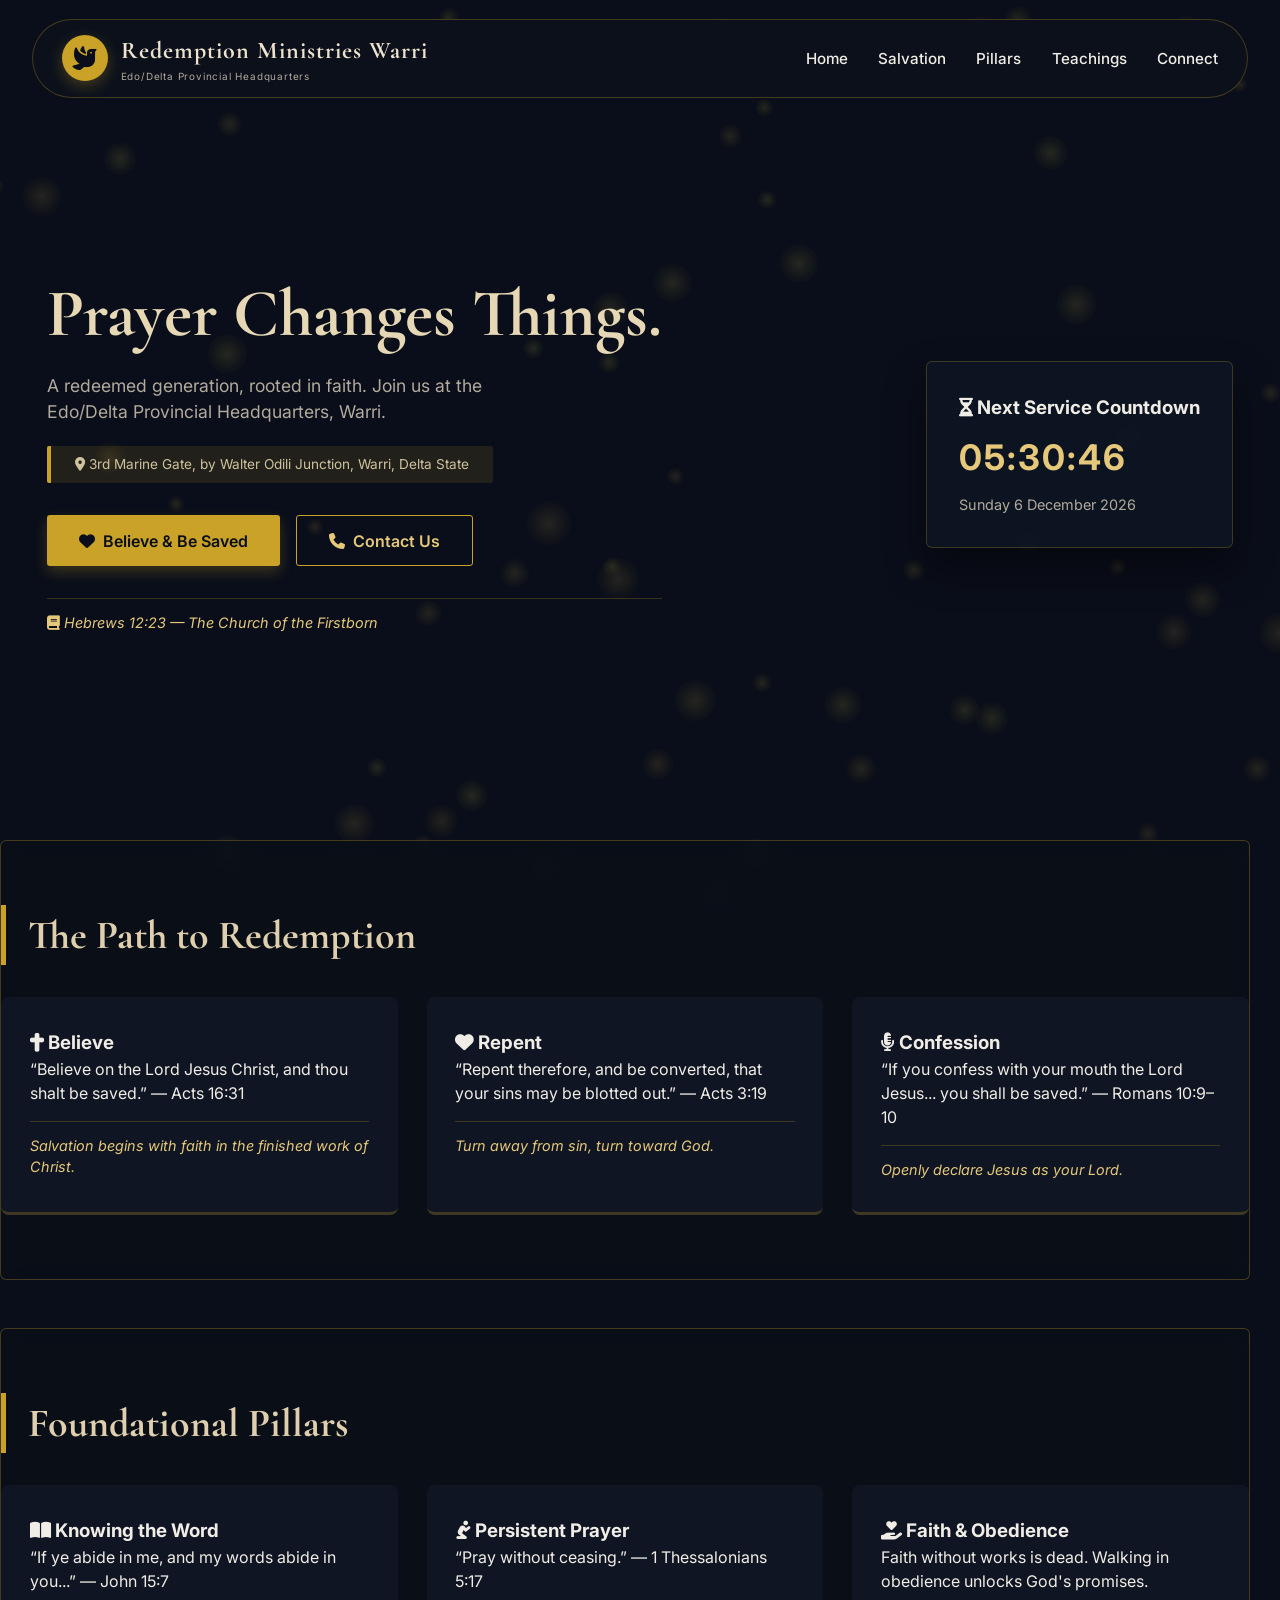
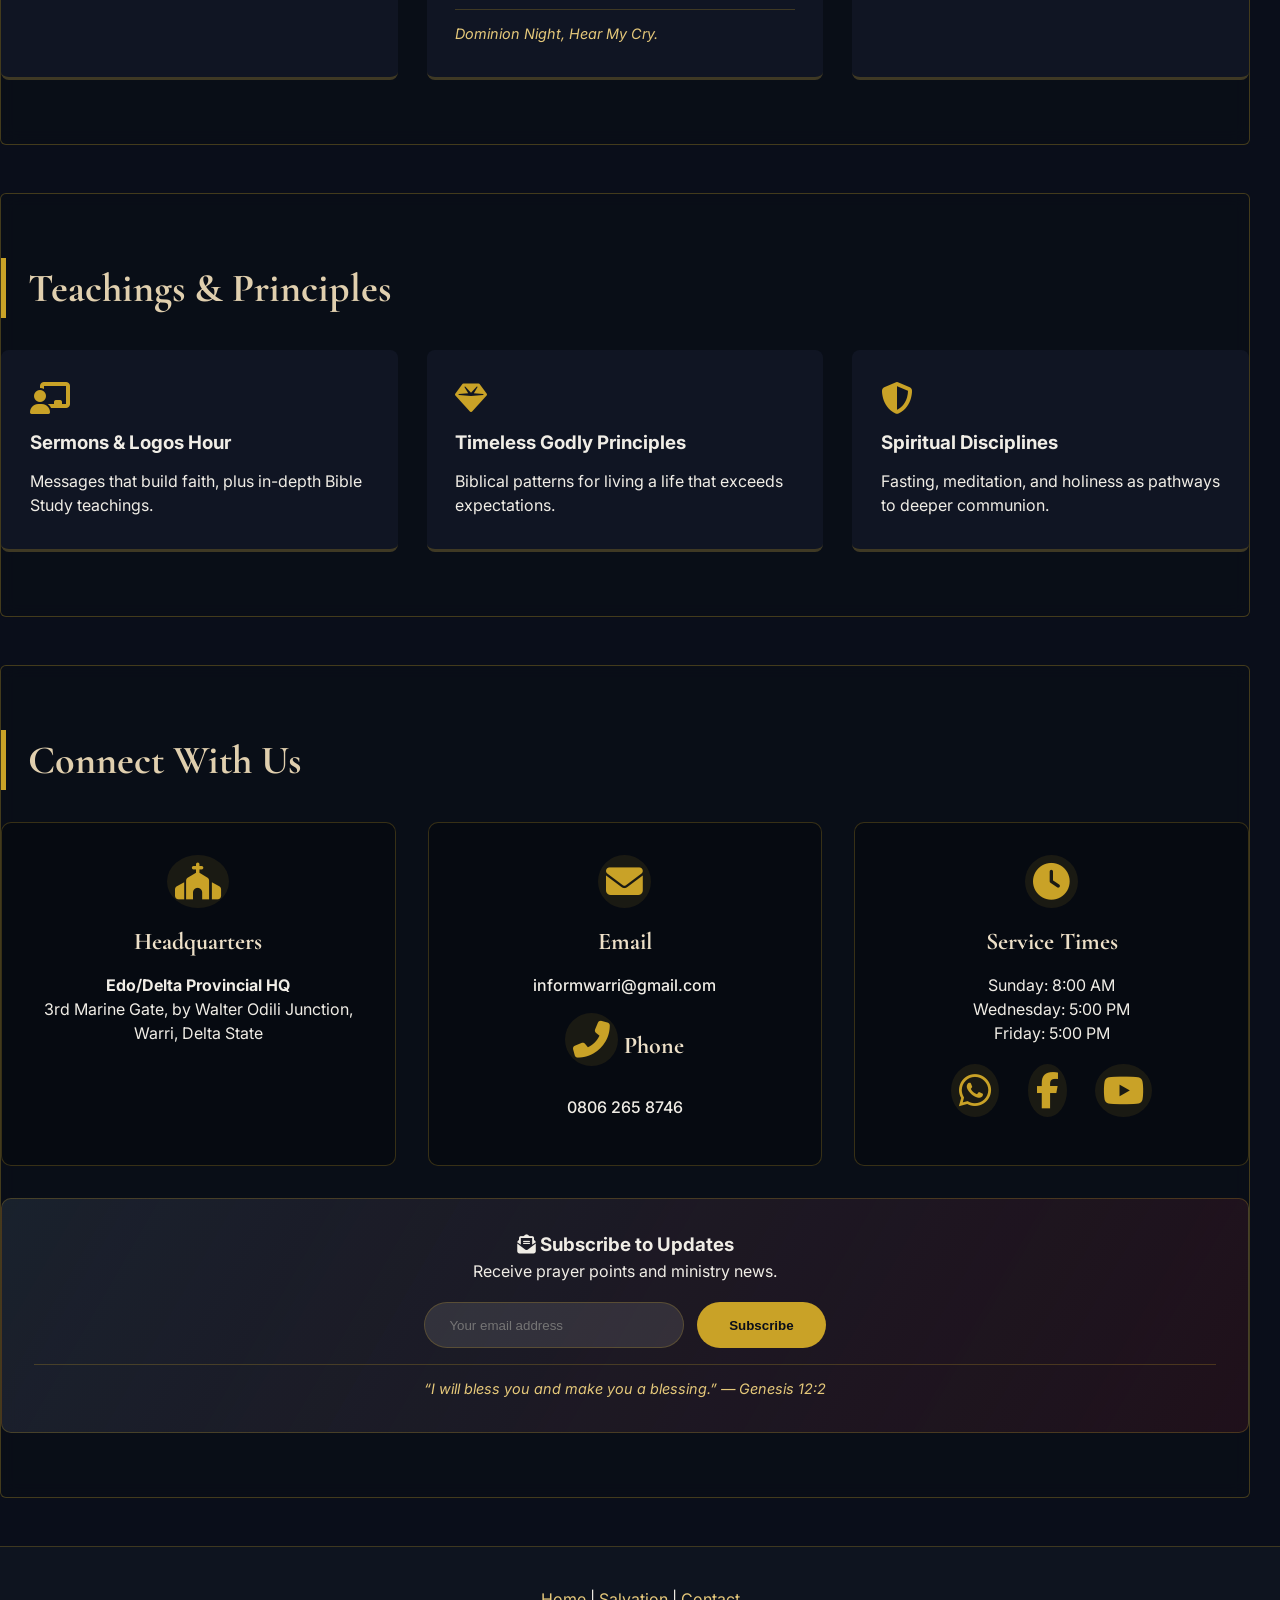
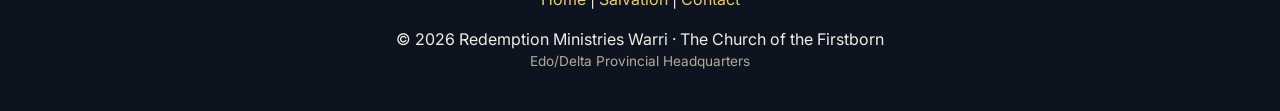
==== index.html @ 5dab62c3 "Update print statement from 'Hello' to 'Goodbye'" ====
<!DOCTYPE html>
<html lang="en">
<head>
  <meta charset="UTF-8">
  <meta name="viewport" content="width=device-width, initial-scale=1.0, viewport-fit=cover">
  <title>Redemption Ministries Warri | Church of the Firstborn</title>
  <meta name="description" content="Redemption Ministries Warri — Edo/Delta Provincial Headquarters. A redeemed generation, grounded in the Word and Prayer.">
  
  <!-- Font Awesome 6 + Google Fonts -->
  <link rel="stylesheet" href="https://cdnjs.cloudflare.com/ajax/libs/font-awesome/6.5.0/css/all.min.css">
  <link href="https://fonts.googleapis.com/css2?family=Inter:wght@300;400;500;600;700&family=Cormorant+Garamond:wght@400;600;700&display=swap" rel="stylesheet">
  
  <style>
    * {
      margin: 0;
      padding: 0;
      box-sizing: border-box;
    }

    :root {
      --bg-deep: #0a0e1a;
      --bg-card: rgba(12, 17, 28, 0.95);
      --bg-surface: #0e141f;
      --gold-primary: #C9A227;
      --gold-light: #e5c87a;
      --gold-dim: rgba(201, 162, 39, 0.25);
      --royal-red: #7c1e2a;
      --text-light: #f0ede6;
      --text-muted: #b2aa9c;
      --border-light: rgba(201, 162, 39, 0.3);
      --shadow-gold: 0 20px 40px rgba(0,0,0,0.45);
      --transition: all 0.35s cubic-bezier(0.2, 0.8, 0.3, 1);
    }

    body {
      font-family: 'Inter', sans-serif;
      background: var(--bg-deep);
      color: var(--text-light);
      overflow-x: hidden;
      scroll-behavior: smooth;
      line-height: 1.5;
    }

    .container {
      max-width: 1250px;
      margin: 0 auto;
      padding: 0 1.8rem;
    }

    /* Preloader */
    .preloader {
      position: fixed;
      top: 0;
      left: 0;
      width: 100%;
      height: 100%;
      background: #05070f;
      z-index: 10000;
      display: flex;
      flex-direction: column;
      justify-content: center;
      align-items: center;
      gap: 1rem;
      transition: opacity 0.8s;
    }
    .preloader.hide {
      opacity: 0;
      visibility: hidden;
    }
    .preloader .glowing-cross {
      font-size: 3.5rem;
      color: var(--gold-primary);
      text-shadow: 0 0 35px rgba(201,162,39,0.5);
      line-height: 1;
    }
    .preloader .loader-text {
      font-family: 'Cormorant Garamond', serif;
      font-size: 1.4rem;
      letter-spacing: 6px;
      color: var(--gold-primary);
      font-weight: 600;
    }
    .preloader .verse {
      color: #a79b87;
      font-size: 0.75rem;
      border-top: 1px solid var(--gold-dim);
      padding-top: 0.8rem;
    }

    /* background canvas */
    #bg-canvas {
      position: fixed;
      top: 0;
      left: 0;
      width: 100%;
      height: 100%;
      z-index: -2;
      opacity: 0.2;
    }

    /* Navbar */
    .navbar {
      display: flex;
      justify-content: space-between;
      align-items: center;
      flex-wrap: wrap;
      padding: 0.8rem 1.8rem;
      background: rgba(12, 17, 28, 0.92);
      backdrop-filter: blur(14px);
      border-radius: 50px;
      margin: 1.2rem 2rem;
      border: 1px solid var(--border-light);
      position: relative;
      z-index: 100;
    }
    .logo-area {
      display: flex;
      align-items: center;
      gap: 0.8rem;
    }
    .logo-icon {
      width: 46px;
      height: 46px;
      background: var(--gold-primary);
      border-radius: 50%;
      display: flex;
      align-items: center;
      justify-content: center;
      font-size: 1.5rem;
      color: #0a0e1a;
      box-shadow: 0 5px 15px rgba(201,162,39,0.3);
    }
    .logo-area h1 {
      font-family: 'Cormorant Garamond', serif;
      font-size: 1.5rem;
      font-weight: 700;
      letter-spacing: 1px;
      color: #ede3ce;
    }
    .tagline {
      font-size: 0.62rem;
      color: var(--text-muted);
      letter-spacing: 0.8px;
    }
    .nav-links {
      display: flex;
      gap: 1.9rem;
      list-style: none;
    }
    .nav-links a {
      text-decoration: none;
      color: var(--text-light);
      font-weight: 500;
      font-size: 0.95rem;
      position: relative;
      transition: color 0.2s;
    }
    .nav-links a::after {
      content: '';
      position: absolute;
      bottom: -5px;
      left: 0;
      width: 0;
      height: 2px;
      background: var(--gold-primary);
      transition: width 0.3s;
    }
    .nav-links a:hover::after { width: 100%; }
    .nav-links a:hover { color: var(--gold-light); }
    .burger { display: none; background: none; border: none; font-size: 1.8rem; color: var(--gold-primary); }
    @media (max-width: 980px) {
      .nav-links { display: none; }
      .burger { display: block; }
      .navbar { flex-wrap: wrap; }
    }

    /* Hero */
    .hero {
      min-height: 75vh;
      display: flex;
      align-items: center;
      justify-content: space-between;
      flex-wrap: wrap;
      gap: 3rem;
      padding: 4rem 2rem;
    }
    .hero-content h1 {
      font-family: 'Cormorant Garamond', serif;
      font-size: 4.2rem;
      color: #E6D8B5;
      line-height: 1.15;
      margin-bottom: 1rem;
    }
    .hero-sub {
      font-size: 1.1rem;
      color: var(--text-muted);
      max-width: 500px;
      margin: 1.3rem 0;
    }
    .warri-badge {
      display: inline-block;
      background: rgba(201,162,39,0.12);
      border-left: 4px solid var(--gold-primary);
      padding: 0.5rem 1.5rem;
      font-size: 0.85rem;
      border-radius: 2px;
      color: #cfc39e;
    }
    .btn-group {
      display: flex;
      gap: 1rem;
      flex-wrap: wrap;
      margin-top: 2rem;
    }
    .btn {
      padding: 0.8rem 2rem;
      border-radius: 3px;
      font-weight: 600;
      text-decoration: none;
      display: inline-flex;
      align-items: center;
      gap: 8px;
      transition: 0.2s;
    }
    .btn-primary {
      background: var(--gold-primary);
      color: #0a0e1a;
      box-shadow: 0 6px 14px rgba(201,162,39,0.25);
    }
    .btn-outline {
      border: 1.5px solid var(--gold-primary);
      color: var(--gold-light);
    }
    .btn-primary:hover, .btn-outline:hover { transform: translateY(-2px); filter: brightness(1.1); }
    .hero-clock {
      background: rgba(15, 22, 36, 0.85);
      backdrop-filter: blur(10px);
      padding: 2rem;
      border-radius: 6px;
      border: 1px solid var(--gold-dim);
      box-shadow: var(--shadow-gold);
      min-width: 260px;
    }
    .clock-display {
      font-size: 2.2rem;
      font-weight: 700;
      color: var(--gold-light);
      letter-spacing: 2px;
      font-family: 'Inter', monospace;
      margin: 0.6rem 0;
    }

    /* sections */
    .section {
      padding: 4rem 0;
      margin: 3rem 0;
      border-radius: 6px;
      background: rgba(10, 15, 24, 0.78);
      backdrop-filter: blur(8px);
      border: 1px solid var(--border-light);
    }
    .section-title {
      font-family: 'Cormorant Garamond', serif;
      font-size: 2.5rem;
      color: #E0CFAE;
      border-left: 5px solid var(--gold-primary);
      padding-left: 1.4rem;
      margin-bottom: 2rem;
    }
    .steps-grid, .pillars-grid, .teaching-grid {
      display: grid;
      grid-template-columns: repeat(auto-fit, minmax(280px, 1fr));
      gap: 1.8rem;
    }
    .card {
      background: rgba(20, 27, 42, 0.7);
      border-radius: 8px;
      padding: 2rem 1.8rem;
      border-bottom: 3px solid var(--gold-dim);
      transition: all 0.3s;
    }
    .card:hover {
      border-bottom-color: var(--gold-primary);
      background: rgba(24, 32, 48, 0.9);
      transform: translateY(-4px);
    }
    .scripture {
      font-style: italic;
      margin-top: 1rem;
      font-size: 0.9rem;
      color: var(--gold-light);
      border-top: 1px solid var(--gold-dim);
      padding-top: 0.8rem;
    }

    /* Contact section (advanced) */
    .contact-grid {
      display: grid;
      grid-template-columns: repeat(auto-fit, minmax(250px, 1fr));
      gap: 2rem;
      margin-bottom: 2rem;
    }
    .contact-card {
      background: rgba(0,0,0,0.25);
      border-radius: 10px;
      padding: 2rem 1.5rem;
      text-align: center;
      border: 1px solid var(--gold-dim);
      transition: 0.3s;
    }
    .contact-card:hover {
      border-color: var(--gold-primary);
      background: rgba(0,0,0,0.4);
    }
    .contact-card i {
      font-size: 2.3rem;
      color: var(--gold-primary);
      margin-bottom: 1rem;
      background: rgba(201,162,39,0.1);
      padding: 0.5rem;
      border-radius: 50%;
    }
    .contact-card h3 {
      font-family: 'Cormorant Garamond', serif;
      font-size: 1.5rem;
      margin-bottom: 0.8rem;
      color: #ede0c8;
    }
    .contact-card a {
      color: var(--text-light);
      text-decoration: none;
      font-weight: 500;
    }
    .contact-card a:hover {
      color: var(--gold-light);
    }
    .social-icons {
      display: flex;
      justify-content: center;
      gap: 1.8rem;
      margin-top: 1.2rem;
    }
    .social-icons a {
      font-size: 1.6rem;
      color: var(--gold-light);
    }
    .newsletter {
      background: linear-gradient(120deg, rgba(28,36,48,0.9), rgba(124,30,42,0.2));
      border-radius: 10px;
      padding: 2rem;
      border: 1px solid var(--gold-dim);
      text-align: center;
    }
    .newsletter-flex {
      display: flex;
      gap: 0.8rem;
      justify-content: center;
      flex-wrap: wrap;
      margin-top: 1.2rem;
    }
    .newsletter-flex input {
      padding: 0.9rem 1.5rem;
      min-width: 260px;
      border-radius: 40px;
      background: rgba(255,255,255,0.1);
      border: 1px solid var(--gold-dim);
      color: var(--text-light);
    }
    .newsletter-flex button {
      background: var(--gold-primary);
      border: none;
      padding: 0 2rem;
      border-radius: 40px;
      font-weight: 700;
      color: #0a0e1a;
      cursor: pointer;
    }
    footer {
      background: var(--bg-surface);
      padding: 2.5rem 0;
      border-top: 1px solid var(--gold-dim);
      text-align: center;
    }
    .reveal {
      opacity: 0;
      transform: translateY(30px);
      transition: opacity 0.7s, transform 0.7s;
    }
    .reveal.visible {
      opacity: 1;
      transform: translateY(0);
    }

    @media (max-width: 768px) {
      .hero-content h1 { font-size: 2.8rem; }
      .section-title { font-size: 2rem; }
    }
  </style>
</head>
<body>

<!-- PRELOADER -->
<div class="preloader" id="preloader">
  <div class="glowing-cross"><i class="fas fa-cross"></i></div>
  <div class="loader-text">REDEMPTION MINISTRIES</div>
  <div class="verse">"The Church of the Firstborn" — Hebrews 12:23</div>
</div>

<canvas id="bg-canvas"></canvas>

<!-- NAVBAR -->
<header>
  <nav class="navbar">
    <div class="logo-area">
      <div class="logo-icon"><i class="fas fa-dove"></i></div>
      <div>
        <h1>Redemption Ministries Warri</h1>
        <p class="tagline">Edo/Delta Provincial Headquarters</p>
      </div>
    </div>
    <button class="burger" id="burger"><i class="fas fa-bars"></i></button>
    <ul class="nav-links" id="navLinks">
      <li><a href="#home">Home</a></li>
      <li><a href="#salvation">Salvation</a></li>
      <li><a href="#pillars">Pillars</a></li>
      <li><a href="#teachings">Teachings</a></li>
      <li><a href="#connect">Connect</a></li>
    </ul>
  </nav>

  <!-- HERO -->
  <section id="home" class="hero container">
    <div class="hero-content reveal">
      <h1>Prayer Changes Things.</h1>
      <p class="hero-sub">A redeemed generation, rooted in faith. Join us at the Edo/Delta Provincial Headquarters, Warri.</p>
      <div class="warri-badge"><i class="fas fa-map-marker-alt"></i> 3rd Marine Gate, by Walter Odili Junction, Warri, Delta State</div>
      <div class="btn-group">
        <a href="#salvation" class="btn btn-primary"><i class="fas fa-heart"></i> Believe & Be Saved</a>
        <a href="#connect" class="btn btn-outline"><i class="fas fa-phone"></i> Contact Us</a>
      </div>
      <p class="scripture" style="margin-top: 2rem;"><i class="fas fa-book"></i> Hebrews 12:23 — The Church of the Firstborn</p>
    </div>
    <div class="hero-clock reveal">
      <h3><i class="fas fa-hourglass-half"></i> Next Service Countdown</h3>
      <div id="clock" class="clock-display">--:--:--</div>
      <div id="date" style="font-size: 0.9rem; color: #b2aa9c;"></div>
    </div>
  </section>
</header>

<main>
  <!-- SALVATION -->
  <section id="salvation" class="section container reveal">
    <h2 class="section-title">The Path to Redemption</h2>
    <div class="steps-grid">
      <div class="card">
        <h3><i class="fas fa-cross"></i> Believe</h3>
        <p>“Believe on the Lord Jesus Christ, and thou shalt be saved.” — Acts 16:31</p>
        <p class="scripture">Salvation begins with faith in the finished work of Christ.</p>
      </div>
      <div class="card">
        <h3><i class="fas fa-heart"></i> Repent</h3>
        <p>“Repent therefore, and be converted, that your sins may be blotted out.” — Acts 3:19</p>
        <p class="scripture">Turn away from sin, turn toward God.</p>
      </div>
      <div class="card">
        <h3><i class="fas fa-microphone-alt"></i> Confession</h3>
        <p>“If you confess with your mouth the Lord Jesus... you shall be saved.” — Romans 10:9–10</p>
        <p class="scripture">Openly declare Jesus as your Lord.</p>
      </div>
    </div>
  </section>

  <!-- PILLARS -->
  <section id="pillars" class="section container reveal">
    <h2 class="section-title">Foundational Pillars</h2>
    <div class="pillars-grid">
      <div class="card">
        <h3><i class="fas fa-book-open"></i> Knowing the Word</h3>
        <p>“If ye abide in me, and my words abide in you...” — John 15:7</p>
      </div>
      <div class="card">
        <h3><i class="fas fa-pray"></i> Persistent Prayer</h3>
        <p>“Pray without ceasing.” — 1 Thessalonians 5:17</p>
        <p class="scripture">Dominion Night, Hear My Cry.</p>
      </div>
      <div class="card">
        <h3><i class="fas fa-hand-holding-heart"></i> Faith & Obedience</h3>
        <p>Faith without works is dead. Walking in obedience unlocks God's promises.</p>
      </div>
    </div>
  </section>

  <!-- TEACHINGS (removed character & charisma, added 3 distinct topics) -->
  <section id="teachings" class="section container reveal">
    <h2 class="section-title">Teachings & Principles</h2>
    <div class="teaching-grid">
      <div class="card">
        <i class="fas fa-chalkboard-user" style="font-size:2rem; color:var(--gold-primary);"></i>
        <h3 style="margin:0.8rem 0;">Sermons & Logos Hour</h3>
        <p>Messages that build faith, plus in-depth Bible Study teachings.</p>
      </div>
      <div class="card">
        <i class="fas fa-gem" style="font-size:2rem; color:var(--gold-primary);"></i>
        <h3 style="margin:0.8rem 0;">Timeless Godly Principles</h3>
        <p>Biblical patterns for living a life that exceeds expectations.</p>
      </div>
      <div class="card">
        <i class="fas fa-shield-halved" style="font-size:2rem; color:var(--gold-primary);"></i>
        <h3 style="margin:0.8rem 0;">Spiritual Disciplines</h3>
        <p>Fasting, meditation, and holiness as pathways to deeper communion.</p>
      </div>
    </div>
  </section>

  <!-- CONNECT / CONTACT -->
  <section id="connect" class="section container reveal">
    <h2 class="section-title">Connect With Us</h2>
    
    <div class="contact-grid">
      <!-- Headquarters card -->
      <div class="contact-card">
        <i class="fas fa-church"></i>
        <h3>Headquarters</h3>
        <p><strong>Edo/Delta Provincial HQ</strong><br>3rd Marine Gate, by Walter Odili Junction, Warri, Delta State</p>
      </div>
      <!-- Email & Phone card -->
      <div class="contact-card">
        <i class="fas fa-envelope"></i>
        <h3>Email</h3>
        <p><a href="mailto:informwarri@gmail.com">informwarri@gmail.com</a></p>
        <h3 style="margin-top:1rem;"><i class="fas fa-phone-alt"></i> Phone</h3>
        <p><a href="tel:+2348062658746">0806 265 8746</a></p>
      </div>
      <!-- Service times -->
      <div class="contact-card">
        <i class="fas fa-clock"></i>
        <h3>Service Times</h3>
        <p>Sunday: 8:00 AM<br>Wednesday: 5:00 PM<br>Friday: 5:00 PM</p>
        <div class="social-icons">
          <a href="#"><i class="fab fa-whatsapp"></i></a>
          <a href="#"><i class="fab fa-facebook-f"></i></a>
          <a href="#"><i class="fab fa-youtube"></i></a>
        </div>
      </div>
    </div>

    <!-- Newsletter -->
    <div class="newsletter">
      <h3><i class="fas fa-envelope-open-text"></i> Subscribe to Updates</h3>
      <p>Receive prayer points and ministry news.</p>
      <form id="newsletterForm" class="newsletter-flex">
        <input type="email" placeholder="Your email address" required>
        <button type="submit">Subscribe</button>
      </form>
      <p class="scripture" style="margin-top:1rem;">“I will bless you and make you a blessing.” — Genesis 12:2</p>
    </div>
  </section>
</main>

<footer>
  <div class="container">
    <div style="margin-bottom:1rem;">
      <a href="#home" style="color:var(--gold-light); text-decoration: none;">Home</a> | 
      <a href="#salvation" style="color:var(--gold-light); text-decoration: none;">Salvation</a> | 
      <a href="#connect" style="color:var(--gold-light); text-decoration: none;">Contact</a>
    </div>
    <p>© <span id="year-footer">2026</span> Redemption Ministries Warri · The Church of the Firstborn</p>
    <p style="font-size:0.85rem; color:var(--text-muted);">Edo/Delta Provincial Headquarters</p>
  </div>
</footer>

<script>
  (function(){
    // Preloader
    const preloader = document.getElementById('preloader');
    window.addEventListener('load', () => {
      setTimeout(() => {
        preloader.classList.add('hide');
        setTimeout(() => preloader.style.display = 'none', 900);
      }, 1800);
    });

    // Live Clock & Date
    function updateTime() {
      const now = new Date();
      const clockEl = document.getElementById('clock');
      const dateEl = document.getElementById('date');
      const yearSpan = document.getElementById('year-footer');
      if(clockEl) clockEl.textContent = now.toLocaleTimeString('en-GB', {hour:'2-digit', minute:'2-digit', second:'2-digit'});
      if(dateEl) dateEl.textContent = now.toLocaleDateString('en-GB', {weekday:'long', day:'numeric', month:'long', year:'numeric'});
      if(yearSpan) yearSpan.textContent = now.getFullYear();
    }
    setInterval(updateTime, 1000);
    updateTime();

    // Reveal on scroll
    const reveals = document.querySelectorAll('.reveal');
    const observer = new IntersectionObserver((entries) => {
      entries.forEach(e => { if(e.isIntersecting) e.target.classList.add('visible'); });
    }, { threshold: 0.12 });
    reveals.forEach(el => observer.observe(el));

    // Burger menu
    const burger = document.getElementById('burger');
    const navLinks = document.getElementById('navLinks');
    if(burger) {
      burger.addEventListener('click', () => {
        if(navLinks.style.display === 'flex') navLinks.style.display = 'none';
        else {
          navLinks.style.display = 'flex';
          navLinks.style.flexDirection = 'column';
          navLinks.style.position = 'absolute';
          navLinks.style.top = '80px';
          navLinks.style.right = '20px';
          navLinks.style.background = '#0e141f';
          navLinks.style.padding = '1.5rem 2rem';
          navLinks.style.borderRadius = '12px';
          navLinks.style.border = '1px solid var(--gold-dim)';
        }
      });
    }

    // Newsletter form
    document.getElementById('newsletterForm')?.addEventListener('submit', (e) => {
      e.preventDefault();
      alert("Thank you! You're now subscribed to divine updates.");
      e.target.reset();
    });

    // Canvas Particle System (clean subtle gold particles)
    const canvas = document.getElementById('bg-canvas');
    let ctx = canvas.getContext('2d');
    let particles = [];
    function resizeCanvas() { canvas.width = window.innerWidth; canvas.height = window.innerHeight; }
    window.addEventListener('resize', resizeCanvas);
    resizeCanvas();

    for(let i=0;i<60;i++) {
      particles.push({ 
        x: Math.random() * canvas.width, 
        y: Math.random() * canvas.height, 
        r: 1.5 + Math.random()*3, 
        vx: (Math.random()-0.5)*0.3, 
        vy: (Math.random()-0.5)*0.3, 
        hue: 42 + Math.random()*20, 
        life: Math.random()*1.5+0.5 
      });
    }
    function draw() {
      if(!ctx) return;
      ctx.clearRect(0,0,canvas.width,canvas.height);
      particles.forEach(p => {
        p.x += p.vx; p.y += p.vy;
        if(p.x < -50) p.x = canvas.width+50; if(p.x > canvas.width+50) p.x = -50;
        if(p.y < -50) p.y = canvas.height+50; if(p.y > canvas.height+50) p.y = -50;
        p.life -= 0.002;
        if(p.life <=0) { p.x = Math.random()*canvas.width; p.y = Math.random()*canvas.height; p.life = Math.random()*1.5+0.5; }
        const grad = ctx.createRadialGradient(p.x,p.y,0, p.x,p.y, p.r*6);
        grad.addColorStop(0, `hsla(${p.hue}, 80%, 65%, 0.6)`);
        grad.addColorStop(0.6, `hsla(${p.hue}, 80%, 55%, 0.2)`);
        grad.addColorStop(1, `hsla(${p.hue}, 80%, 55%, 0)`);
        ctx.beginPath(); ctx.fillStyle = grad; ctx.arc(p.x, p.y, p.r*5, 0, Math.PI*2); ctx.fill();
      });
      requestAnimationFrame(draw);
    }
    draw();
  })();
</script>
</body>
</html>
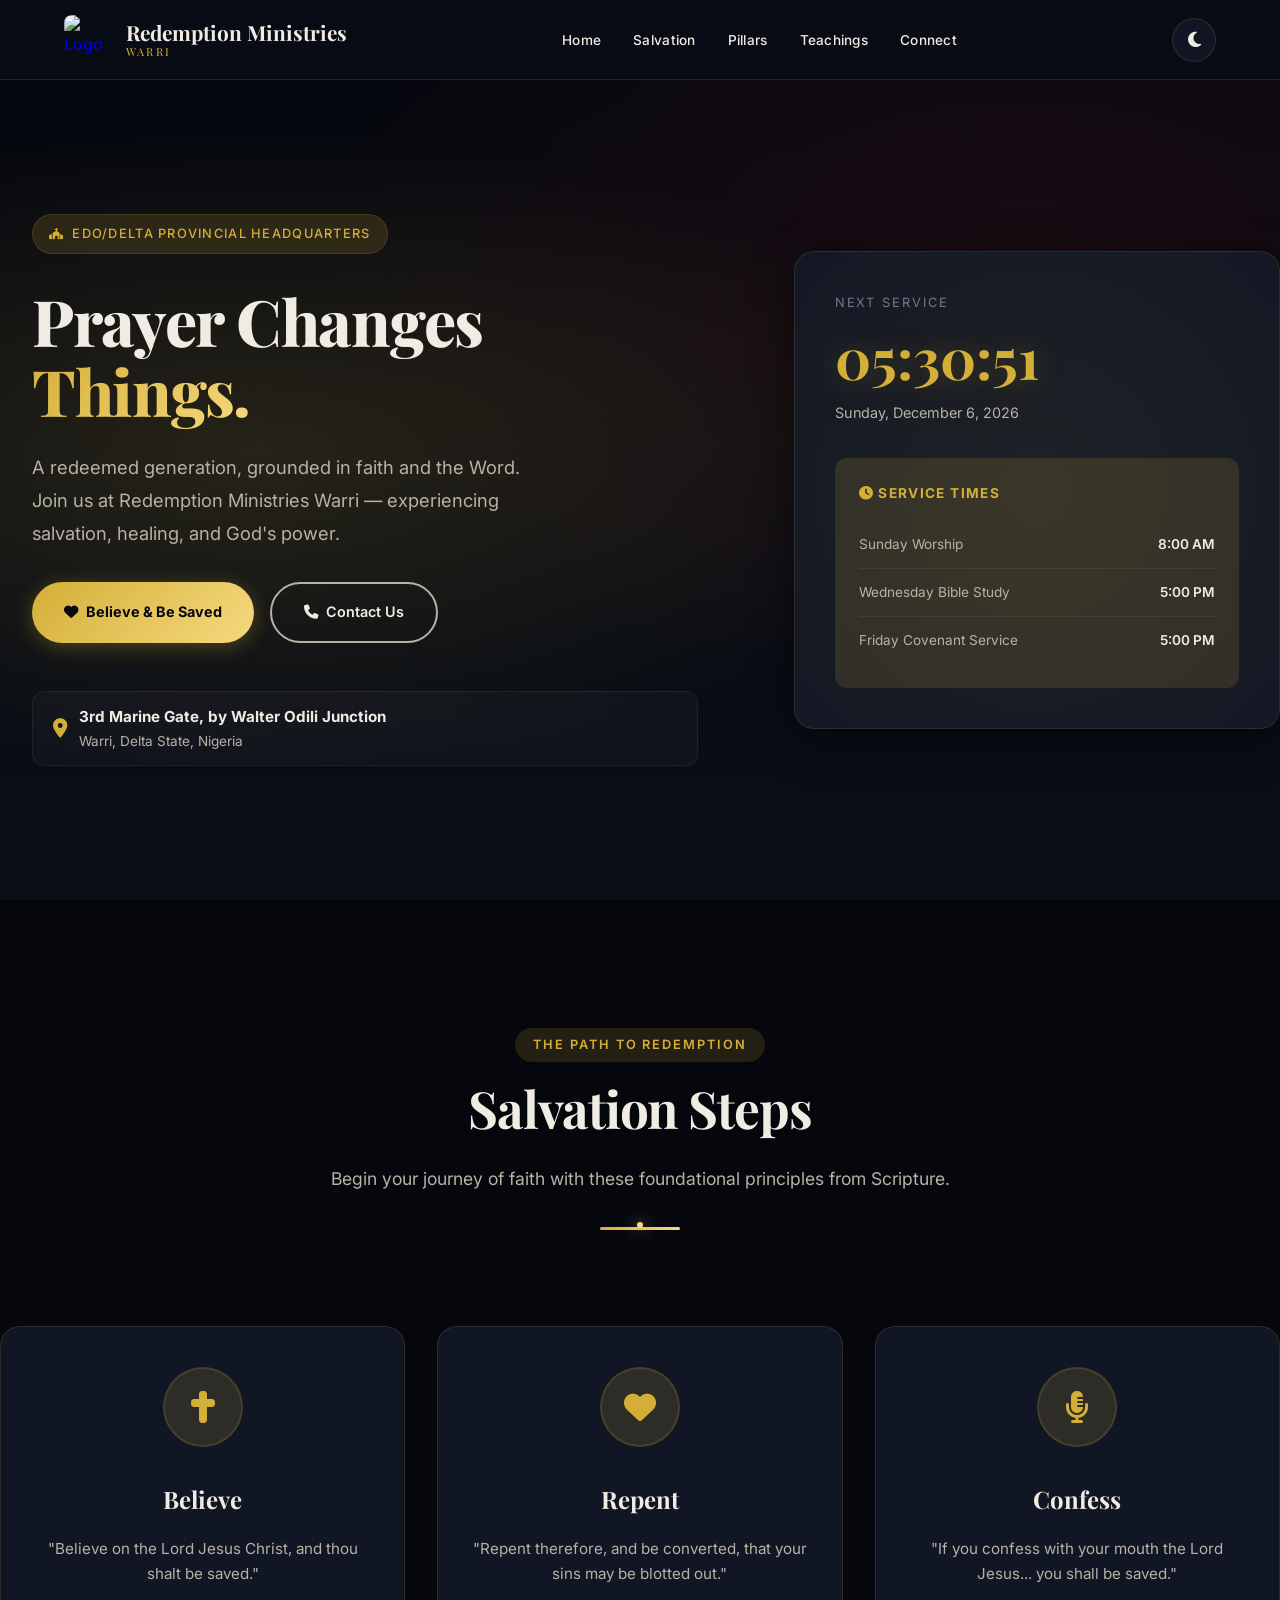
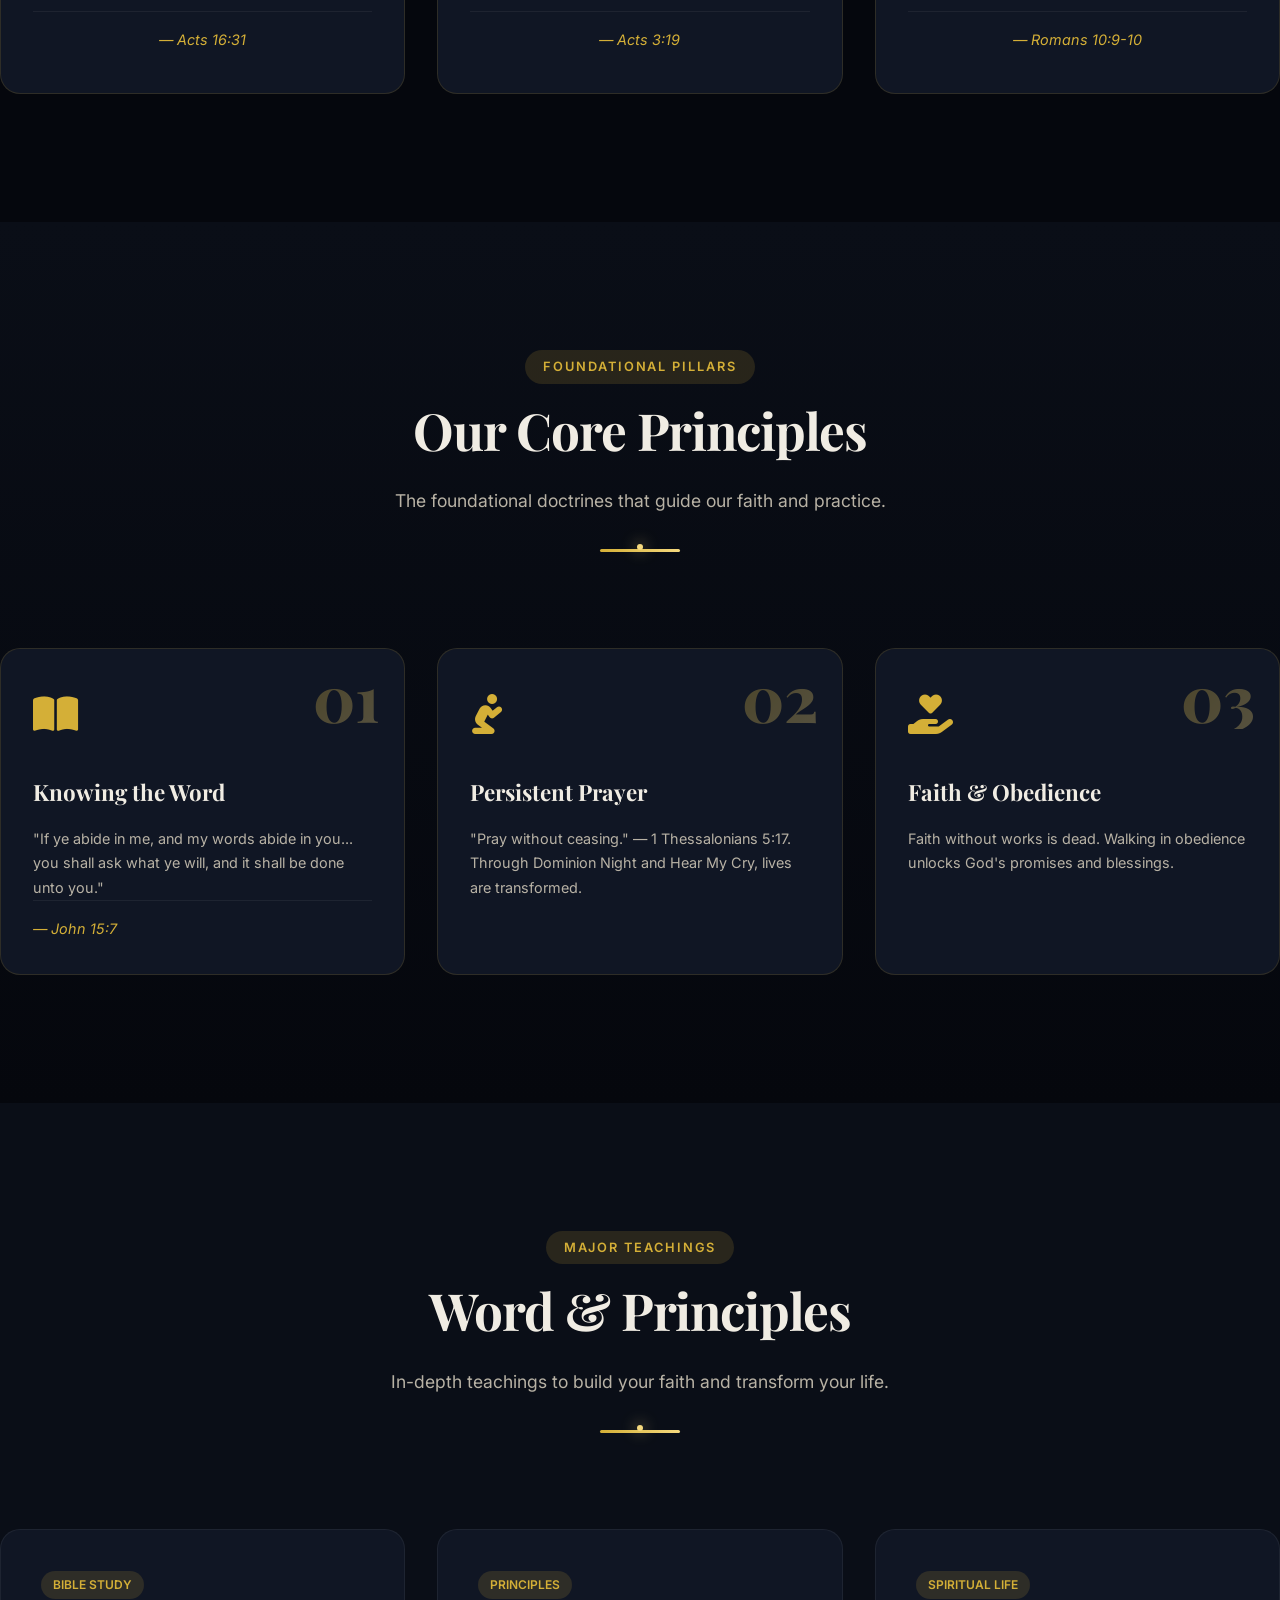
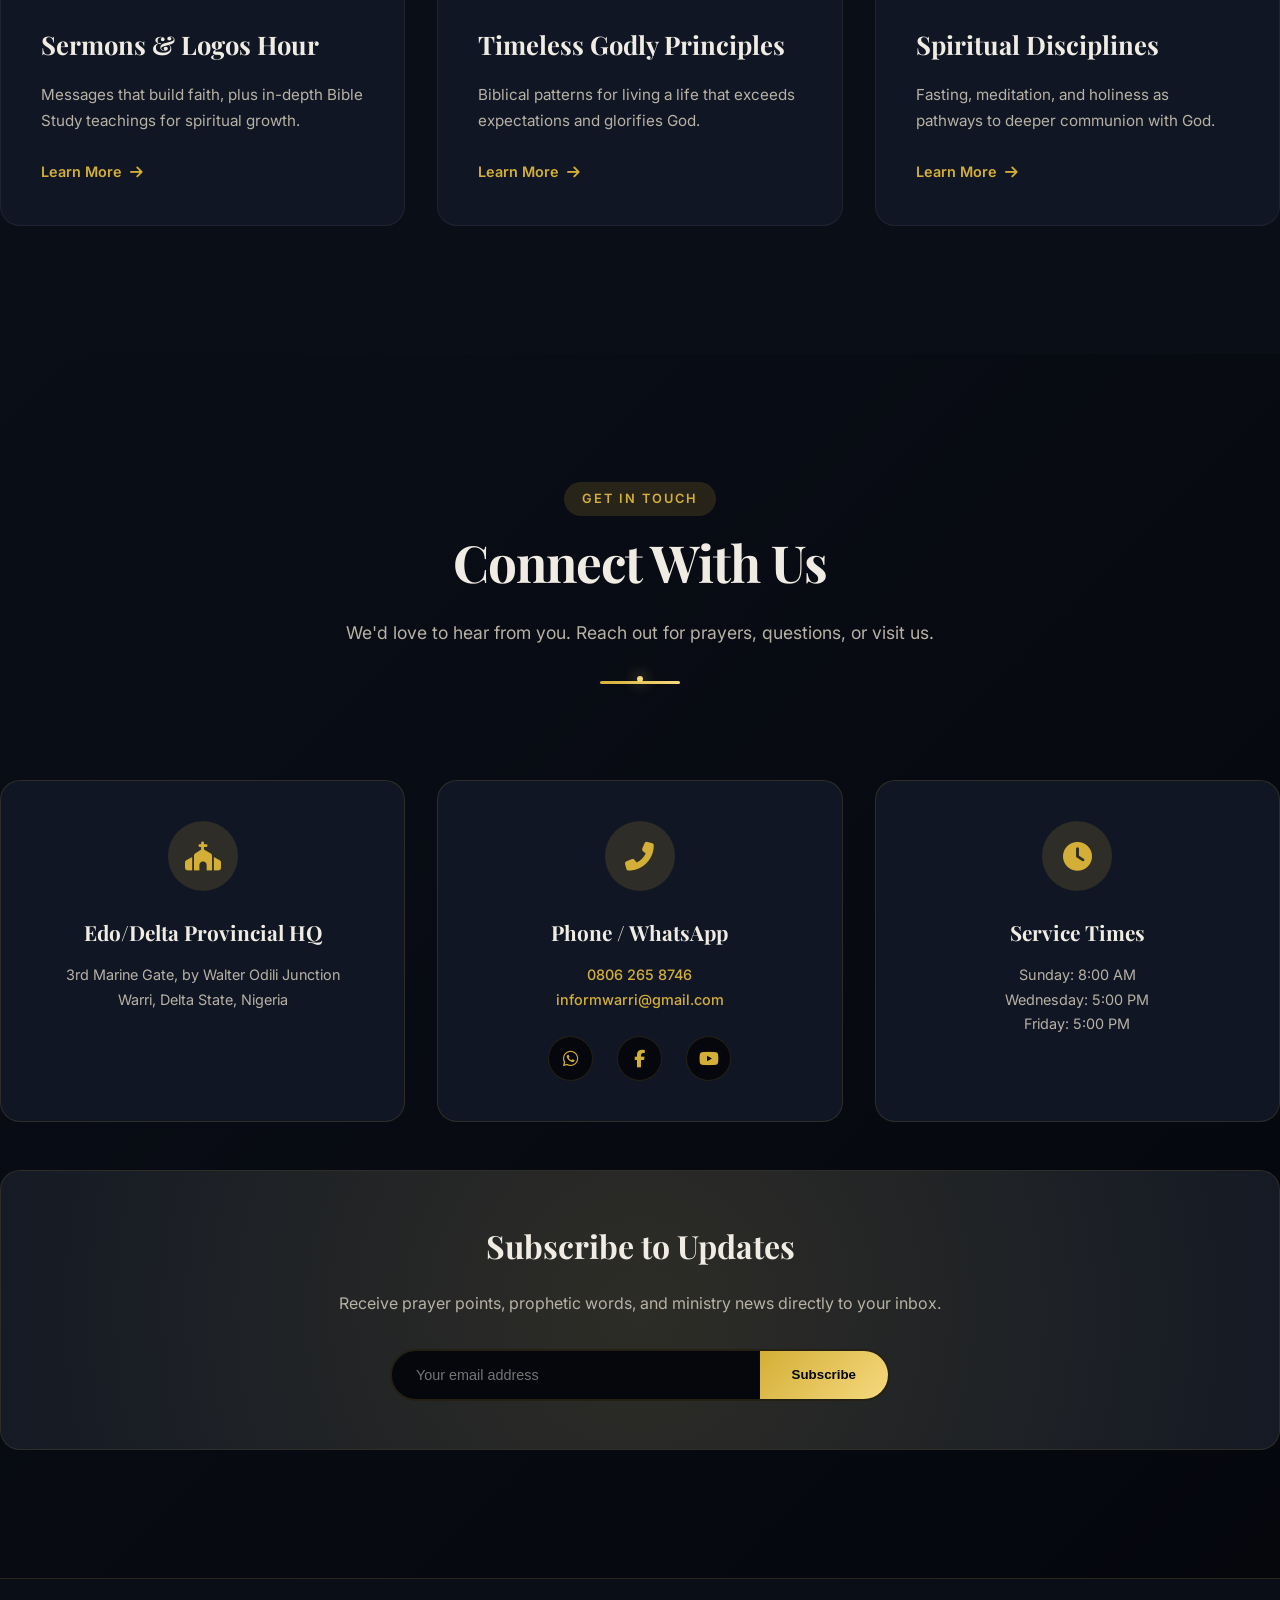
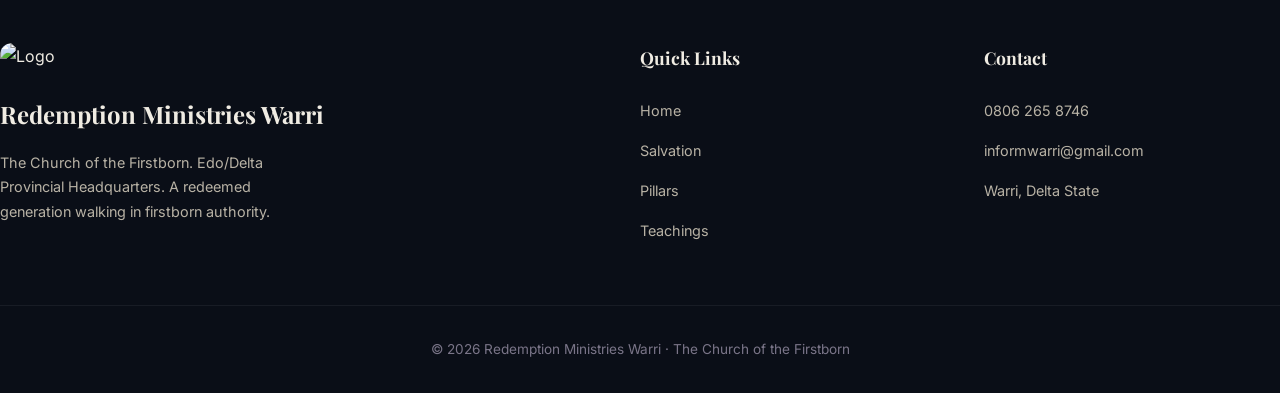
==== commit 386ab170: "Update print statement from 'Hello' to 'Goodbye'" ====
--- a/index.html
+++ b/index.html
@@ -1,671 +1,1774 @@
 <!DOCTYPE html>
 <html lang="en">
 <head>
-  <meta charset="UTF-8">
-  <meta name="viewport" content="width=device-width, initial-scale=1.0, viewport-fit=cover">
-  <title>Redemption Ministries Warri | Church of the Firstborn</title>
-  <meta name="description" content="Redemption Ministries Warri — Edo/Delta Provincial Headquarters. A redeemed generation, grounded in the Word and Prayer.">
-  
-  <!-- Font Awesome 6 + Google Fonts -->
-  <link rel="stylesheet" href="https://cdnjs.cloudflare.com/ajax/libs/font-awesome/6.5.0/css/all.min.css">
-  <link href="https://fonts.googleapis.com/css2?family=Inter:wght@300;400;500;600;700&family=Cormorant+Garamond:wght@400;600;700&display=swap" rel="stylesheet">
-  
-  <style>
-    * {
-      margin: 0;
-      padding: 0;
-      box-sizing: border-box;
-    }
-
-    :root {
-      --bg-deep: #0a0e1a;
-      --bg-card: rgba(12, 17, 28, 0.95);
-      --bg-surface: #0e141f;
-      --gold-primary: #C9A227;
-      --gold-light: #e5c87a;
-      --gold-dim: rgba(201, 162, 39, 0.25);
-      --royal-red: #7c1e2a;
-      --text-light: #f0ede6;
-      --text-muted: #b2aa9c;
-      --border-light: rgba(201, 162, 39, 0.3);
-      --shadow-gold: 0 20px 40px rgba(0,0,0,0.45);
-      --transition: all 0.35s cubic-bezier(0.2, 0.8, 0.3, 1);
-    }
-
-    body {
-      font-family: 'Inter', sans-serif;
-      background: var(--bg-deep);
-      color: var(--text-light);
-      overflow-x: hidden;
-      scroll-behavior: smooth;
-      line-height: 1.5;
-    }
-
-    .container {
-      max-width: 1250px;
-      margin: 0 auto;
-      padding: 0 1.8rem;
-    }
-
-    /* Preloader */
-    .preloader {
-      position: fixed;
-      top: 0;
-      left: 0;
-      width: 100%;
-      height: 100%;
-      background: #05070f;
-      z-index: 10000;
-      display: flex;
-      flex-direction: column;
-      justify-content: center;
-      align-items: center;
-      gap: 1rem;
-      transition: opacity 0.8s;
-    }
-    .preloader.hide {
-      opacity: 0;
-      visibility: hidden;
-    }
-    .preloader .glowing-cross {
-      font-size: 3.5rem;
-      color: var(--gold-primary);
-      text-shadow: 0 0 35px rgba(201,162,39,0.5);
-      line-height: 1;
-    }
-    .preloader .loader-text {
-      font-family: 'Cormorant Garamond', serif;
-      font-size: 1.4rem;
-      letter-spacing: 6px;
-      color: var(--gold-primary);
-      font-weight: 600;
-    }
-    .preloader .verse {
-      color: #a79b87;
-      font-size: 0.75rem;
-      border-top: 1px solid var(--gold-dim);
-      padding-top: 0.8rem;
-    }
-
-    /* background canvas */
-    #bg-canvas {
-      position: fixed;
-      top: 0;
-      left: 0;
-      width: 100%;
-      height: 100%;
-      z-index: -2;
-      opacity: 0.2;
-    }
-
-    /* Navbar */
-    .navbar {
-      display: flex;
-      justify-content: space-between;
-      align-items: center;
-      flex-wrap: wrap;
-      padding: 0.8rem 1.8rem;
-      background: rgba(12, 17, 28, 0.92);
-      backdrop-filter: blur(14px);
-      border-radius: 50px;
-      margin: 1.2rem 2rem;
-      border: 1px solid var(--border-light);
-      position: relative;
-      z-index: 100;
-    }
-    .logo-area {
-      display: flex;
-      align-items: center;
-      gap: 0.8rem;
-    }
-    .logo-icon {
-      width: 46px;
-      height: 46px;
-      background: var(--gold-primary);
-      border-radius: 50%;
-      display: flex;
-      align-items: center;
-      justify-content: center;
-      font-size: 1.5rem;
-      color: #0a0e1a;
-      box-shadow: 0 5px 15px rgba(201,162,39,0.3);
-    }
-    .logo-area h1 {
-      font-family: 'Cormorant Garamond', serif;
-      font-size: 1.5rem;
-      font-weight: 700;
-      letter-spacing: 1px;
-      color: #ede3ce;
-    }
-    .tagline {
-      font-size: 0.62rem;
-      color: var(--text-muted);
-      letter-spacing: 0.8px;
-    }
-    .nav-links {
-      display: flex;
-      gap: 1.9rem;
-      list-style: none;
-    }
-    .nav-links a {
-      text-decoration: none;
-      color: var(--text-light);
-      font-weight: 500;
-      font-size: 0.95rem;
-      position: relative;
-      transition: color 0.2s;
-    }
-    .nav-links a::after {
-      content: '';
-      position: absolute;
-      bottom: -5px;
-      left: 0;
-      width: 0;
-      height: 2px;
-      background: var(--gold-primary);
-      transition: width 0.3s;
-    }
-    .nav-links a:hover::after { width: 100%; }
-    .nav-links a:hover { color: var(--gold-light); }
-    .burger { display: none; background: none; border: none; font-size: 1.8rem; color: var(--gold-primary); }
-    @media (max-width: 980px) {
-      .nav-links { display: none; }
-      .burger { display: block; }
-      .navbar { flex-wrap: wrap; }
-    }
-
-    /* Hero */
-    .hero {
-      min-height: 75vh;
-      display: flex;
-      align-items: center;
-      justify-content: space-between;
-      flex-wrap: wrap;
-      gap: 3rem;
-      padding: 4rem 2rem;
-    }
-    .hero-content h1 {
-      font-family: 'Cormorant Garamond', serif;
-      font-size: 4.2rem;
-      color: #E6D8B5;
-      line-height: 1.15;
-      margin-bottom: 1rem;
-    }
-    .hero-sub {
-      font-size: 1.1rem;
-      color: var(--text-muted);
-      max-width: 500px;
-      margin: 1.3rem 0;
-    }
-    .warri-badge {
-      display: inline-block;
-      background: rgba(201,162,39,0.12);
-      border-left: 4px solid var(--gold-primary);
-      padding: 0.5rem 1.5rem;
-      font-size: 0.85rem;
-      border-radius: 2px;
-      color: #cfc39e;
-    }
-    .btn-group {
-      display: flex;
-      gap: 1rem;
-      flex-wrap: wrap;
-      margin-top: 2rem;
-    }
-    .btn {
-      padding: 0.8rem 2rem;
-      border-radius: 3px;
-      font-weight: 600;
-      text-decoration: none;
-      display: inline-flex;
-      align-items: center;
-      gap: 8px;
-      transition: 0.2s;
-    }
-    .btn-primary {
-      background: var(--gold-primary);
-      color: #0a0e1a;
-      box-shadow: 0 6px 14px rgba(201,162,39,0.25);
-    }
-    .btn-outline {
-      border: 1.5px solid var(--gold-primary);
-      color: var(--gold-light);
-    }
-    .btn-primary:hover, .btn-outline:hover { transform: translateY(-2px); filter: brightness(1.1); }
-    .hero-clock {
-      background: rgba(15, 22, 36, 0.85);
-      backdrop-filter: blur(10px);
-      padding: 2rem;
-      border-radius: 6px;
-      border: 1px solid var(--gold-dim);
-      box-shadow: var(--shadow-gold);
-      min-width: 260px;
-    }
-    .clock-display {
-      font-size: 2.2rem;
-      font-weight: 700;
-      color: var(--gold-light);
-      letter-spacing: 2px;
-      font-family: 'Inter', monospace;
-      margin: 0.6rem 0;
-    }
-
-    /* sections */
-    .section {
-      padding: 4rem 0;
-      margin: 3rem 0;
-      border-radius: 6px;
-      background: rgba(10, 15, 24, 0.78);
-      backdrop-filter: blur(8px);
-      border: 1px solid var(--border-light);
-    }
-    .section-title {
-      font-family: 'Cormorant Garamond', serif;
-      font-size: 2.5rem;
-      color: #E0CFAE;
-      border-left: 5px solid var(--gold-primary);
-      padding-left: 1.4rem;
-      margin-bottom: 2rem;
-    }
-    .steps-grid, .pillars-grid, .teaching-grid {
-      display: grid;
-      grid-template-columns: repeat(auto-fit, minmax(280px, 1fr));
-      gap: 1.8rem;
-    }
-    .card {
-      background: rgba(20, 27, 42, 0.7);
-      border-radius: 8px;
-      padding: 2rem 1.8rem;
-      border-bottom: 3px solid var(--gold-dim);
-      transition: all 0.3s;
-    }
-    .card:hover {
-      border-bottom-color: var(--gold-primary);
-      background: rgba(24, 32, 48, 0.9);
-      transform: translateY(-4px);
-    }
-    .scripture {
-      font-style: italic;
-      margin-top: 1rem;
-      font-size: 0.9rem;
-      color: var(--gold-light);
-      border-top: 1px solid var(--gold-dim);
-      padding-top: 0.8rem;
-    }
-
-    /* Contact section (advanced) */
-    .contact-grid {
-      display: grid;
-      grid-template-columns: repeat(auto-fit, minmax(250px, 1fr));
-      gap: 2rem;
-      margin-bottom: 2rem;
-    }
-    .contact-card {
-      background: rgba(0,0,0,0.25);
-      border-radius: 10px;
-      padding: 2rem 1.5rem;
-      text-align: center;
-      border: 1px solid var(--gold-dim);
-      transition: 0.3s;
-    }
-    .contact-card:hover {
-      border-color: var(--gold-primary);
-      background: rgba(0,0,0,0.4);
-    }
-    .contact-card i {
-      font-size: 2.3rem;
-      color: var(--gold-primary);
-      margin-bottom: 1rem;
-      background: rgba(201,162,39,0.1);
-      padding: 0.5rem;
-      border-radius: 50%;
-    }
-    .contact-card h3 {
-      font-family: 'Cormorant Garamond', serif;
-      font-size: 1.5rem;
-      margin-bottom: 0.8rem;
-      color: #ede0c8;
-    }
-    .contact-card a {
-      color: var(--text-light);
-      text-decoration: none;
-      font-weight: 500;
-    }
-    .contact-card a:hover {
-      color: var(--gold-light);
-    }
-    .social-icons {
-      display: flex;
-      justify-content: center;
-      gap: 1.8rem;
-      margin-top: 1.2rem;
-    }
-    .social-icons a {
-      font-size: 1.6rem;
-      color: var(--gold-light);
-    }
-    .newsletter {
-      background: linear-gradient(120deg, rgba(28,36,48,0.9), rgba(124,30,42,0.2));
-      border-radius: 10px;
-      padding: 2rem;
-      border: 1px solid var(--gold-dim);
-      text-align: center;
-    }
-    .newsletter-flex {
-      display: flex;
-      gap: 0.8rem;
-      justify-content: center;
-      flex-wrap: wrap;
-      margin-top: 1.2rem;
-    }
-    .newsletter-flex input {
-      padding: 0.9rem 1.5rem;
-      min-width: 260px;
-      border-radius: 40px;
-      background: rgba(255,255,255,0.1);
-      border: 1px solid var(--gold-dim);
-      color: var(--text-light);
-    }
-    .newsletter-flex button {
-      background: var(--gold-primary);
-      border: none;
-      padding: 0 2rem;
-      border-radius: 40px;
-      font-weight: 700;
-      color: #0a0e1a;
-      cursor: pointer;
-    }
-    footer {
-      background: var(--bg-surface);
-      padding: 2.5rem 0;
-      border-top: 1px solid var(--gold-dim);
-      text-align: center;
-    }
-    .reveal {
-      opacity: 0;
-      transform: translateY(30px);
-      transition: opacity 0.7s, transform 0.7s;
-    }
-    .reveal.visible {
-      opacity: 1;
-      transform: translateY(0);
-    }
-
-    @media (max-width: 768px) {
-      .hero-content h1 { font-size: 2.8rem; }
-      .section-title { font-size: 2rem; }
-    }
-  </style>
+    <meta charset="UTF-8">
+    <meta name="viewport" content="width=device-width, initial-scale=1.0">
+    <title>Redemption Ministries Warri | Church of the Firstborn</title>
+    <meta name="description" content="Redemption Ministries Warri — Edo/Delta Provincial Headquarters. A redeemed generation, grounded in the Word and Prayer.">
+    
+    <!-- Font Awesome 6 -->
+    <link rel="stylesheet" href="https://cdnjs.cloudflare.com/ajax/libs/font-awesome/6.5.0/css/all.min.css">
+    
+    <!-- Google Fonts -->
+    <link rel="preconnect" href="https://fonts.googleapis.com">
+    <link rel="preconnect" href="https://fonts.gstatic.com" crossorigin>
+    <link href="https://fonts.googleapis.com/css2?family=Playfair+Display:wght@400;600;700;800;900&family=Inter:wght@200;300;400;500;600;700;800&family=Cormorant+Garamond:wght@400;500;600;700&display=swap" rel="stylesheet">
+    
+    <style>
+        /* ============================================================
+           RESET & GLOBAL STYLES 
+           ============================================================ */
+        * {
+            margin: 0;
+            padding: 0;
+            box-sizing: border-box;
+        }
+
+        :root {
+            /* Colors */
+            --bg-primary: #05070d;
+            --bg-secondary: #0a0e17;
+            --bg-card: #101624;
+            --bg-card-hover: #161e2e;
+            --gold-primary: #d4af37;
+            --gold-light: #f5d97e;
+            --gold-dark: #a8892b;
+            --gold-dim: rgba(212, 175, 55, 0.15);
+            --gold-glow: rgba(212, 175, 55, 0.3);
+            --royal-red: #8b1e2a;
+            --royal-red-light: #b83745;
+            --text-main: #f0ece3;
+            --text-secondary: #b8b2a5;
+            --text-muted: #7a7588;
+            --border-color: rgba(212, 175, 55, 0.15);
+            --border-light: rgba(255, 255, 255, 0.06);
+            
+            /* Shadows */
+            --shadow-sm: 0 2px 8px rgba(0, 0, 0, 0.3);
+            --shadow-md: 0 6px 20px rgba(0, 0, 0, 0.4);
+            --shadow-lg: 0 10px 40px rgba(0, 0, 0, 0.5);
+            --shadow-gold: 0 4px 20px rgba(212, 175, 55, 0.3);
+            
+            /* Transitions */
+            --transition-fast: all 0.2s ease;
+            --transition-normal: all 0.4s cubic-bezier(0.4, 0, 0.2, 1);
+            --transition-slow: all 0.8s cubic-bezier(0.4, 0, 0.2, 1);
+            
+            /* Borders */
+            --radius-sm: 6px;
+            --radius-md: 12px;
+            --radius-lg: 20px;
+            --radius-xl: 32px;
+            --radius-full: 50%;
+            
+            /* Spacing */
+            --space-xs: 0.5rem;
+            --space-sm: 1rem;
+            --space-md: 2rem;
+            --space-lg: 4rem;
+            --space-xl: 6rem;
+            --space-2xl: 8rem;
+            
+            /* Layout */
+            --nav-height: 80px;
+            --container-width: 1200px;
+        }
+
+        /* Dark Mode */
+        body.dark-mode {
+            --bg-primary: #05070d;
+            --bg-secondary: #0a0e17;
+            --bg-card: #101624;
+            --text-main: #f0ece3;
+            --text-secondary: #b8b2a5;
+        }
+
+        /* Light Mode */
+        body.light-mode {
+            --bg-primary: #faf7f2;
+            --bg-secondary: #f0ece5;
+            --bg-card: #ffffff;
+            --bg-card-hover: #f8f5ee;
+            --text-main: #1a1a2e;
+            --text-secondary: #4a4a6a;
+            --text-muted: #8a8aa0;
+            --border-color: rgba(168, 137, 43, 0.2);
+            --border-light: rgba(0, 0, 0, 0.08);
+            --shadow-sm: 0 2px 10px rgba(0, 0, 0, 0.1);
+            --shadow-md: 0 8px 30px rgba(0, 0, 0, 0.12);
+            --shadow-lg: 0 15px 50px rgba(0, 0, 0, 0.15);
+        }
+
+        html {
+            scroll-behavior: smooth;
+            scroll-padding-top: var(--nav-height);
+        }
+
+        body {
+            font-family: 'Inter', sans-serif;
+            background: var(--bg-primary);
+            color: var(--text-main);
+            overflow-x: hidden;
+            line-height: 1.7;
+            min-height: 100vh;
+            transition: background 0.4s ease, color 0.4s ease;
+        }
+
+        ::selection {
+            background: var(--gold-primary);
+            color: #05070d;
+        }
+
+        /* Custom Scrollbar */
+        ::-webkit-scrollbar {
+            width: 10px;
+            height: 10px;
+        }
+        ::-webkit-scrollbar-track {
+            background: var(--bg-primary);
+        }
+        ::-webkit-scrollbar-thumb {
+            background: linear-gradient(180deg, var(--gold-primary), var(--gold-dark));
+            border-radius: 10px;
+        }
+        ::-webkit-scrollbar-thumb:hover {
+            background: var(--gold-light);
+        }
+
+        /* ============================================================
+           PRELOADER
+           ============================================================ */
+        .preloader {
+            position: fixed;
+            top: 0;
+            left: 0;
+            width: 100%;
+            height: 100%;
+            background: radial-gradient(ellipse at center, #0a0e17 0%, #020410 100%);
+            z-index: 10000;
+            display: flex;
+            flex-direction: column;
+            justify-content: center;
+            align-items: center;
+            gap: 2rem;
+            transition: opacity 0.8s ease, visibility 0.8s;
+        }
+        .preloader.hidden {
+            opacity: 0;
+            visibility: hidden;
+            pointer-events: none;
+        }
+        .preloader-logo {
+            width: 120px;
+            height: 120px;
+            border-radius: 50%;
+            border: 3px solid var(--gold-primary);
+            padding: 10px;
+            animation: pulse-ring 1.5s infinite;
+        }
+        .preloader-logo img {
+            width: 100%;
+            height: 100%;
+            object-fit: contain;
+            border-radius: 50%;
+        }
+        .preloader-text {
+            font-family: 'Playfair Display', serif;
+            font-size: 2.2rem;
+            font-weight: 700;
+            background: linear-gradient(135deg, var(--gold-light), var(--gold-primary), var(--gold-light));
+            -webkit-background-clip: text;
+            -webkit-text-fill-color: transparent;
+            letter-spacing: 0.1em;
+            animation: shimmer 2s infinite;
+        }
+        .preloader-verse {
+            font-size: 0.9rem;
+            color: var(--text-muted);
+            font-style: italic;
+        }
+        .preloader-bar {
+            width: 200px;
+            height: 3px;
+            background: var(--gold-dim);
+            border-radius: 10px;
+            overflow: hidden;
+        }
+        .preloader-bar-inner {
+            height: 100%;
+            width: 0%;
+            background: linear-gradient(90deg, var(--gold-primary), var(--gold-light));
+            transition: width 0.3s ease;
+        }
+        @keyframes pulse-ring {
+            0% {
+                box-shadow: 0 0 0 0 var(--gold-glow);
+            }
+            70% {
+                box-shadow: 0 0 0 20px transparent;
+            }
+            100% {
+                box-shadow: 0 0 0 0 transparent;
+            }
+        }
+        @keyframes shimmer {
+            0%, 100% {
+                background-position: -200% center;
+            }
+            50% {
+                background-position: 200% center;
+            }
+        }
+
+        /* ============================================================
+           PARTICLE BACKGROUND
+           ============================================================ */
+        #particles-canvas {
+            position: fixed;
+            top: 0;
+            left: 0;
+            width: 100%;
+            height: 100%;
+            z-index: -2;
+            opacity: 0.3;
+            pointer-events: none;
+        }
+
+        /* ============================================================
+           NAVBAR
+           ============================================================ */
+        .navbar {
+            position: fixed;
+            top: 0;
+            left: 0;
+            right: 0;
+            height: var(--nav-height);
+            background: rgba(10, 14, 23, 0.85);
+            backdrop-filter: blur(20px);
+            -webkit-backdrop-filter: blur(20px);
+            border-bottom: 1px solid var(--border-color);
+            z-index: 999;
+            transition: all 0.4s ease;
+        }
+        body.light-mode .navbar {
+            background: rgba(255, 255, 255, 0.9);
+        }
+        .navbar.scrolled {
+            box-shadow: var(--shadow-md);
+            background: rgba(10, 14, 23, 0.95);
+        }
+        .nav-container {
+            max-width: var(--container-width);
+            margin: 0 auto;
+            height: 100%;
+            display: flex;
+            align-items: center;
+            justify-content: space-between;
+            padding: 0 24px;
+        }
+        .nav-logo {
+            display: flex;
+            align-items: center;
+            gap: 12px;
+            text-decoration: none;
+        }
+        .nav-logo img {
+            width: 50px;
+            height: 50px;
+            object-fit: contain;
+            border-radius: 8px;
+        }
+        .nav-logo-text {
+            font-family: 'Playfair Display', serif;
+            font-size: 1.3rem;
+            font-weight: 700;
+            color: var(--text-main);
+            line-height: 1.2;
+        }
+        .nav-logo-text span {
+            display: block;
+            font-size: 0.7rem;
+            font-weight: 400;
+            color: var(--gold-primary);
+            letter-spacing: 0.2em;
+            text-transform: uppercase;
+        }
+        .nav-links {
+            display: flex;
+            gap: 2rem;
+            align-items: center;
+            list-style: none;
+        }
+        .nav-link {
+            text-decoration: none;
+            color: var(--text-main);
+            font-size: 0.85rem;
+            font-weight: 500;
+            letter-spacing: 0.02em;
+            position: relative;
+            transition: color 0.3s ease;
+            padding: 8px 0;
+        }
+        .nav-link::after {
+            content: '';
+            position: absolute;
+            bottom: 0;
+            left: 0;
+            width: 0;
+            height: 2px;
+            background: linear-gradient(90deg, var(--gold-primary), var(--gold-light));
+            transition: width 0.3s ease;
+        }
+        .nav-link:hover {
+            color: var(--gold-primary);
+        }
+        .nav-link:hover::after {
+            width: 100%;
+        }
+        .nav-actions {
+            display: flex;
+            align-items: center;
+            gap: 1rem;
+        }
+        .theme-toggle {
+            width: 44px;
+            height: 44px;
+            border-radius: 50%;
+            background: var(--bg-card);
+            border: 1px solid var(--border-color);
+            color: var(--text-main);
+            display: flex;
+            align-items: center;
+            justify-content: center;
+            cursor: pointer;
+            transition: all 0.3s ease;
+            font-size: 1.1rem;
+        }
+        .theme-toggle:hover {
+            background: var(--gold-dim);
+            border-color: var(--gold-primary);
+            transform: rotate(15deg);
+        }
+        .nav-toggle {
+            display: none;
+            width: 44px;
+            height: 44px;
+            background: var(--bg-card);
+            border: 1px solid var(--border-color);
+            border-radius: 50%;
+            color: var(--text-main);
+            font-size: 1.3rem;
+            cursor: pointer;
+            align-items: center;
+            justify-content: center;
+        }
+        .mobile-menu {
+            position: fixed;
+            top: var(--nav-height);
+            left: 0;
+            right: 0;
+            background: rgba(10, 14, 23, 0.98);
+            backdrop-filter: blur(20px);
+            padding: 2rem;
+            border-bottom: 1px solid var(--border-color);
+            display: none;
+            flex-direction: column;
+            gap: 1.5rem;
+            z-index: 998;
+            animation: slideDown 0.3s ease;
+        }
+        .mobile-menu.open {
+            display: flex;
+        }
+        .mobile-menu a {
+            color: var(--text-main);
+            text-decoration: none;
+            font-size: 1.1rem;
+            padding: 12px 20px;
+            border-radius: var(--radius-md);
+            transition: all 0.3s ease;
+        }
+        .mobile-menu a:hover {
+            background: var(--gold-dim);
+            color: var(--gold-primary);
+        }
+        @keyframes slideDown {
+            from {
+                transform: translateY(-20px);
+                opacity: 0;
+            }
+            to {
+                transform: translateY(0);
+                opacity: 1;
+            }
+        }
+
+        /* ============================================================
+           HERO SECTION
+           ============================================================ */
+        .hero-section {
+            min-height: 100vh;
+            display: flex;
+            align-items: center;
+            position: relative;
+            padding-top: calc(var(--nav-height) + 4rem);
+            padding-bottom: 4rem;
+            overflow: hidden;
+        }
+        .hero-bg {
+            position: absolute;
+            top: 0;
+            left: 0;
+            right: 0;
+            bottom: 0;
+            background:
+                radial-gradient(ellipse at 20% 50%, rgba(212, 175, 55, 0.15) 0%, transparent 50%),
+                radial-gradient(ellipse at 80% 30%, rgba(139, 30, 42, 0.15) 0%, transparent 50%),
+                linear-gradient(180deg, var(--bg-primary) 0%, var(--bg-secondary) 100%);
+            z-index: -1;
+        }
+        .hero-grid {
+            display: grid;
+            grid-template-columns: 1.2fr 0.8fr;
+            gap: 4rem;
+            align-items: center;
+        }
+        .hero-content {
+            padding: 2rem;
+        }
+        .hero-badge {
+            display: inline-flex;
+            align-items: center;
+            gap: 8px;
+            background: var(--gold-dim);
+            border: 1px solid var(--border-color);
+            padding: 8px 16px;
+            border-radius: 50px;
+            font-size: 0.8rem;
+            font-weight: 500;
+            color: var(--gold-primary);
+            margin-bottom: 2rem;
+            text-transform: uppercase;
+            letter-spacing: 0.1em;
+        }
+        .hero-badge i {
+            font-size: 0.7rem;
+        }
+        .hero-title {
+            font-family: 'Playfair Display', serif;
+            font-size: clamp(2.8rem, 5vw, 4.5rem);
+            font-weight: 800;
+            line-height: 1.1;
+            margin-bottom: 1.5rem;
+            letter-spacing: -0.02em;
+        }
+        .hero-title .highlight {
+            background: linear-gradient(135deg, var(--gold-primary), var(--gold-light));
+            -webkit-background-clip: text;
+            -webkit-text-fill-color: transparent;
+        }
+        .hero-subtitle {
+            font-size: 1.15rem;
+            color: var(--text-secondary);
+            margin-bottom: 2rem;
+            max-width: 500px;
+            line-height: 1.8;
+        }
+        .hero-actions {
+            display: flex;
+            gap: 1rem;
+            flex-wrap: wrap;
+            margin-bottom: 3rem;
+        }
+        .btn-primary {
+            background: linear-gradient(135deg, var(--gold-primary), var(--gold-light));
+            color: #05070d;
+            padding: 16px 32px;
+            border-radius: 50px;
+            font-weight: 700;
+            font-size: 0.9rem;
+            border: none;
+            cursor: pointer;
+            display: inline-flex;
+            align-items: center;
+            gap: 8px;
+            transition: all 0.3s ease;
+            box-shadow: var(--shadow-gold);
+            text-decoration: none;
+        }
+        .btn-primary:hover {
+            transform: translateY(-3px);
+            box-shadow: 0 8px 25px var(--gold-glow);
+        }
+        .btn-outline {
+            background: transparent;
+            color: var(--text-main);
+            padding: 16px 32px;
+            border-radius: 50px;
+            font-weight: 600;
+            font-size: 0.9rem;
+            border: 2px solid var(--text-secondary);
+            cursor: pointer;
+            display: inline-flex;
+            align-items: center;
+            gap: 8px;
+            transition: all 0.3s ease;
+            text-decoration: none;
+        }
+        .btn-outline:hover {
+            border-color: var(--gold-primary);
+            color: var(--gold-primary);
+            transform: translateY(-3px);
+            box-shadow: var(--shadow-sm);
+        }
+        .hero-location {
+            display: flex;
+            align-items: center;
+            gap: 12px;
+            background: rgba(255, 255, 255, 0.03);
+            border: 1px solid var(--border-light);
+            padding: 12px 20px;
+            border-radius: var(--radius-md);
+            backdrop-filter: blur(10px);
+        }
+        .hero-location i {
+            color: var(--gold-primary);
+            font-size: 1.2rem;
+        }
+        .hero-location-text {
+            font-size: 0.85rem;
+            color: var(--text-secondary);
+        }
+        .hero-location-text strong {
+            color: var(--text-main);
+            display: block;
+            font-size: 0.95rem;
+        }
+        .hero-card {
+            background: var(--bg-card);
+            border: 1px solid var(--border-color);
+            border-radius: var(--radius-lg);
+            padding: 2.5rem;
+            backdrop-filter: blur(15px);
+            box-shadow: var(--shadow-lg);
+            position: relative;
+            overflow: hidden;
+        }
+        .hero-card::before {
+            content: '';
+            position: absolute;
+            top: -50%;
+            left: -50%;
+            width: 200%;
+            height: 200%;
+            background: radial-gradient(circle, var(--gold-dim) 0%, transparent 60%);
+            opacity: 0.5;
+        }
+        .hero-card-content {
+            position: relative;
+            z-index: 1;
+        }
+        .card-label {
+            font-size: 0.8rem;
+            text-transform: uppercase;
+            letter-spacing: 0.15em;
+            color: var(--text-muted);
+            margin-bottom: 0.5rem;
+        }
+        .clock-display {
+            font-family: 'Playfair Display', serif;
+            font-size: 3.5rem;
+            font-weight: 700;
+            color: var(--gold-primary);
+            line-height: 1;
+            margin: 1rem 0;
+            text-shadow: 0 0 30px var(--gold-glow);
+        }
+        .clock-date {
+            font-size: 0.9rem;
+            color: var(--text-secondary);
+            margin-bottom: 2rem;
+        }
+        .next-service {
+            background: var(--gold-dim);
+            border-radius: var(--radius-md);
+            padding: 1.5rem;
+            margin-top: 1.5rem;
+        }
+        .next-service h4 {
+            font-size: 0.85rem;
+            text-transform: uppercase;
+            letter-spacing: 0.1em;
+            margin-bottom: 1rem;
+            color: var(--gold-primary);
+        }
+        .service-time {
+            display: flex;
+            justify-content: space-between;
+            align-items: center;
+            padding: 12px 0;
+            border-bottom: 1px solid var(--border-light);
+        }
+        .service-time:last-child {
+            border-bottom: none;
+        }
+        .service-time-label {
+            font-size: 0.85rem;
+            color: var(--text-secondary);
+        }
+        .service-time-value {
+            font-size: 0.85rem;
+            font-weight: 600;
+            color: var(--text-main);
+        }
+
+        /* ============================================================
+           SECTION COMMON STYLES
+           ============================================================ */
+        .section {
+            padding: var(--space-2xl) 0;
+        }
+        .section-header {
+            text-align: center;
+            margin-bottom: var(--space-xl);
+        }
+        .section-tag {
+            display: inline-block;
+            background: var(--gold-dim);
+            color: var(--gold-primary);
+            padding: 6px 18px;
+            border-radius: 50px;
+            font-size: 0.8rem;
+            font-weight: 600;
+            text-transform: uppercase;
+            letter-spacing: 0.15em;
+            margin-bottom: 1rem;
+        }
+        .section-title {
+            font-family: 'Playfair Display', serif;
+            font-size: clamp(2.2rem, 4vw, 3.5rem);
+            font-weight: 700;
+            line-height: 1.2;
+            margin-bottom: 1.5rem;
+            letter-spacing: -0.02em;
+        }
+        .section-subtitle {
+            max-width: 650px;
+            margin: 0 auto;
+            color: var(--text-secondary);
+            font-size: 1.1rem;
+            line-height: 1.8;
+        }
+        .section-divider {
+            width: 80px;
+            height: 3px;
+            background: linear-gradient(90deg, var(--gold-primary), var(--gold-light));
+            margin: 0 auto;
+            border-radius: 10px;
+            margin-top: 2rem;
+            position: relative;
+        }
+        .section-divider::after {
+            content: '';
+            position: absolute;
+            top: -5px;
+            left: 50%;
+            transform: translateX(-50%);
+            width: 6px;
+            height: 6px;
+            background: var(--gold-light);
+            border-radius: 50%;
+            box-shadow: 0 0 15px var(--gold-light);
+        }
+
+        /* ============================================================
+           SALVATION SECTION
+           ============================================================ */
+        .salvation-grid {
+            display: grid;
+            grid-template-columns: repeat(3, 1fr);
+            gap: 2rem;
+        }
+        .salvation-card {
+            background: var(--bg-card);
+            border: 1px solid var(--border-color);
+            border-radius: var(--radius-lg);
+            padding: 2.5rem 2rem;
+            text-align: center;
+            position: relative;
+            transition: all 0.4s ease;
+            overflow: hidden;
+        }
+        .salvation-card:hover {
+            transform: translateY(-10px);
+            box-shadow: var(--shadow-lg);
+            border-color: var(--gold-primary);
+        }
+        .salvation-card::before {
+            content: '';
+            position: absolute;
+            top: 0;
+            left: 0;
+            right: 0;
+            height: 4px;
+            background: linear-gradient(90deg, var(--gold-primary), var(--gold-light));
+            opacity: 0;
+            transition: opacity 0.4s ease;
+        }
+        .salvation-card:hover::before {
+            opacity: 1;
+        }
+        .salvation-icon {
+            width: 80px;
+            height: 80px;
+            border-radius: 50%;
+            background: var(--gold-dim);
+            display: flex;
+            align-items: center;
+            justify-content: center;
+            margin: 0 auto 2rem;
+            font-size: 2rem;
+            color: var(--gold-primary);
+            border: 2px solid var(--border-color);
+            transition: all 0.4s ease;
+        }
+        .salvation-card:hover .salvation-icon {
+            transform: scale(1.1) rotate(10deg);
+            border-color: var(--gold-primary);
+            box-shadow: 0 0 30px var(--gold-glow);
+        }
+        .salvation-card h3 {
+            font-family: 'Playfair Display', serif;
+            font-size: 1.5rem;
+            margin-bottom: 1rem;
+        }
+        .salvation-card p {
+            color: var(--text-secondary);
+            font-size: 0.95rem;
+            margin-bottom: 1.5rem;
+        }
+        .scripture-ref {
+            font-style: italic;
+            color: var(--gold-primary);
+            font-size: 0.9rem;
+            padding-top: 1rem;
+            border-top: 1px solid var(--border-light);
+        }
+
+        /* ============================================================
+           PILLARS SECTION
+           ============================================================ */
+        .pillars-section {
+            background: linear-gradient(180deg, var(--bg-secondary) 0%, var(--bg-primary) 100%);
+            position: relative;
+        }
+        .pillars-grid {
+            display: grid;
+            grid-template-columns: repeat(3, 1fr);
+            gap: 2rem;
+        }
+        .pillar-card {
+            background: var(--bg-card);
+            border: 1px solid var(--border-color);
+            border-radius: var(--radius-lg);
+            padding: 2rem;
+            transition: all 0.4s ease;
+            position: relative;
+        }
+        .pillar-card:hover {
+            transform: translateY(-8px) scale(1.02);
+            box-shadow: var(--shadow-md);
+        }
+        .pillar-number {
+            font-family: 'Playfair Display', serif;
+            font-size: 4rem;
+            font-weight: 800;
+            background: linear-gradient(135deg, var(--gold-primary), var(--gold-light));
+            -webkit-background-clip: text;
+            -webkit-text-fill-color: transparent;
+            opacity: 0.3;
+            position: absolute;
+            top: 1rem;
+            right: 1.5rem;
+            line-height: 1;
+        }
+        .pillar-icon {
+            font-size: 2.5rem;
+            color: var(--gold-primary);
+            margin-bottom: 1.5rem;
+        }
+        .pillar-card h3 {
+            font-family: 'Playfair Display', serif;
+            font-size: 1.4rem;
+            margin-bottom: 1rem;
+        }
+        .pillar-card p {
+            color: var(--text-secondary);
+            font-size: 0.9rem;
+            line-height: 1.7;
+        }
+
+        /* ============================================================
+           TEACHINGS SECTION
+           ============================================================ */
+        .teachings-section {
+            background: var(--bg-secondary);
+        }
+        .teachings-grid {
+            display: grid;
+            grid-template-columns: repeat(3, 1fr);
+            gap: 2rem;
+        }
+        .teaching-card {
+            background: var(--bg-card);
+            border-radius: var(--radius-lg);
+            padding: 2.5rem;
+            border: 1px solid var(--border-light);
+            transition: all 0.4s ease;
+            position: relative;
+            overflow: hidden;
+        }
+        .teaching-card:hover {
+            border-color: var(--gold-primary);
+            box-shadow: var(--shadow-md);
+        }
+        .teaching-card::after {
+            content: '';
+            position: absolute;
+            bottom: 0;
+            left: 0;
+            right: 0;
+            height: 3px;
+            background: linear-gradient(90deg, var(--gold-primary), var(--gold-light));
+            transform: scaleX(0);
+            transition: transform 0.4s ease;
+        }
+        .teaching-card:hover::after {
+            transform: scaleX(1);
+        }
+        .teaching-topic {
+            display: inline-block;
+            background: var(--gold-dim);
+            color: var(--gold-primary);
+            padding: 4px 12px;
+            border-radius: 20px;
+            font-size: 0.75rem;
+            font-weight: 600;
+            margin-bottom: 1.5rem;
+            text-transform: uppercase;
+        }
+        .teaching-card h3 {
+            font-family: 'Playfair Display', serif;
+            font-size: 1.6rem;
+            margin-bottom: 1rem;
+        }
+        .teaching-card p {
+            color: var(--text-secondary);
+            font-size: 0.95rem;
+            line-height: 1.7;
+            margin-bottom: 1.5rem;
+        }
+        .teaching-link {
+            color: var(--gold-primary);
+            text-decoration: none;
+            font-weight: 600;
+            font-size: 0.9rem;
+            display: inline-flex;
+            align-items: center;
+            gap: 8px;
+            transition: gap 0.3s ease;
+        }
+        .teaching-link:hover {
+            gap: 15px;
+        }
+
+        /* ============================================================
+           CONTACT SECTION
+           ============================================================ */
+        .contact-section {
+            background: linear-gradient(135deg, var(--bg-secondary) 0%, var(--bg-primary) 100%);
+        }
+        .contact-grid {
+            display: grid;
+            grid-template-columns: repeat(3, 1fr);
+            gap: 2rem;
+            margin-bottom: 3rem;
+        }
+        .contact-card {
+            background: var(--bg-card);
+            border: 1px solid var(--border-color);
+            border-radius: var(--radius-lg);
+            padding: 2.5rem;
+            text-align: center;
+            transition: all 0.4s ease;
+        }
+        .contact-card:hover {
+            transform: translateY(-5px);
+            border-color: var(--gold-primary);
+            box-shadow: var(--shadow-md);
+        }
+        .contact-icon {
+            width: 70px;
+            height: 70px;
+            border-radius: 50%;
+            background: var(--gold-dim);
+            display: flex;
+            align-items: center;
+            justify-content: center;
+            font-size: 1.8rem;
+            color: var(--gold-primary);
+            margin: 0 auto 1.5rem;
+        }
+        .contact-card h3 {
+            font-family: 'Playfair Display', serif;
+            font-size: 1.3rem;
+            margin-bottom: 0.8rem;
+        }
+        .contact-card p {
+            color: var(--text-secondary);
+            font-size: 0.9rem;
+            line-height: 1.7;
+        }
+        .contact-card a {
+            color: var(--gold-primary);
+            text-decoration: none;
+            font-weight: 500;
+            transition: color 0.3s ease;
+        }
+        .contact-card a:hover {
+            color: var(--gold-light);
+        }
+        .social-links {
+            display: flex;
+            justify-content: center;
+            gap: 1.5rem;
+            margin-top: 1.5rem;
+        }
+        .social-link {
+            width: 45px;
+            height: 45px;
+            border-radius: 50%;
+            background: var(--bg-primary);
+            border: 1px solid var(--border-color);
+            display: flex;
+            align-items: center;
+            justify-content: center;
+            color: var(--text-main);
+            font-size: 1.1rem;
+            transition: all 0.3s ease;
+        }
+        .social-link:hover {
+            background: var(--gold-primary);
+            color: #05070d;
+            transform: translateY(-3px);
+            box-shadow: var(--shadow-gold);
+        }
+        .newsletter-box {
+            background: var(--bg-card);
+            border: 1px solid var(--border-color);
+            border-radius: var(--radius-lg);
+            padding: 3rem;
+            text-align: center;
+            position: relative;
+            overflow: hidden;
+        }
+        .newsletter-box::before {
+            content: '';
+            position: absolute;
+            top: -50%;
+            right: -50%;
+            width: 200%;
+            height: 200%;
+            background: radial-gradient(circle, var(--gold-dim) 0%, transparent 60%);
+        }
+        .newsletter-content {
+            position: relative;
+            z-index: 1;
+        }
+        .newsletter-box h3 {
+            font-family: 'Playfair Display', serif;
+            font-size: 2rem;
+            margin-bottom: 1rem;
+        }
+        .newsletter-box p {
+            color: var(--text-secondary);
+            margin-bottom: 2rem;
+        }
+        .newsletter-form {
+            display: flex;
+            max-width: 500px;
+            margin: 0 auto;
+            gap: 0;
+            border-radius: 50px;
+            overflow: hidden;
+            background: var(--bg-primary);
+            border: 2px solid var(--border-color);
+            transition: border-color 0.3s ease;
+        }
+        .newsletter-form:focus-within {
+            border-color: var(--gold-primary);
+        }
+        .newsletter-form input {
+            flex: 1;
+            padding: 16px 24px;
+            background: transparent;
+            border: none;
+            color: var(--text-main);
+            font-size: 0.9rem;
+            outline: none;
+        }
+        .newsletter-form button {
+            padding: 16px 32px;
+            background: linear-gradient(135deg, var(--gold-primary), var(--gold-light));
+            border: none;
+            color: #05070d;
+            font-weight: 700;
+            cursor: pointer;
+            transition: all 0.3s ease;
+        }
+        .newsletter-form button:hover {
+            filter: brightness(1.1);
+        }
+
+        /* ============================================================
+           FOOTER
+           ============================================================ */
+        .footer {
+            background: var(--bg-secondary);
+            border-top: 1px solid var(--border-color);
+            padding: 4rem 0 2rem;
+        }
+        .footer-grid {
+            display: grid;
+            grid-template-columns: 2fr 1fr 1fr;
+            gap: 3rem;
+            margin-bottom: 3rem;
+        }
+        .footer-brand img {
+            width: 60px;
+            height: 60px;
+            border-radius: 12px;
+            margin-bottom: 1.5rem;
+        }
+        .footer-brand h3 {
+            font-family: 'Playfair Display', serif;
+            font-size: 1.5rem;
+            margin-bottom: 1rem;
+        }
+        .footer-brand p {
+            color: var(--text-secondary);
+            font-size: 0.9rem;
+            line-height: 1.7;
+            max-width: 300px;
+        }
+        .footer-links h4 {
+            font-family: 'Playfair Display', serif;
+            font-size: 1.1rem;
+            margin-bottom: 1.5rem;
+        }
+        .footer-links ul {
+            list-style: none;
+        }
+        .footer-links li {
+            margin-bottom: 0.8rem;
+        }
+        .footer-links a {
+            color: var(--text-secondary);
+            text-decoration: none;
+            transition: color 0.3s ease;
+            font-size: 0.9rem;
+        }
+        .footer-links a:hover {
+            color: var(--gold-primary);
+        }
+        .footer-bottom {
+            border-top: 1px solid var(--border-light);
+            padding-top: 2rem;
+            text-align: center;
+            color: var(--text-muted);
+            font-size: 0.85rem;
+        }
+
+        /* ============================================================
+           ANIMATIONS & UTILITIES
+           ============================================================ */
+        .reveal {
+            opacity: 0;
+            transform: translateY(30px);
+            transition: opacity 0.8s ease, transform 0.8s ease;
+        }
+        .reveal.active {
+            opacity: 1;
+            transform: translateY(0);
+        }
+        .reveal-delay-1 {
+            transition-delay: 0.1s;
+        }
+        .reveal-delay-2 {
+            transition-delay: 0.2s;
+        }
+        .reveal-delay-3 {
+            transition-delay: 0.3s;
+        }
+        .reveal-delay-4 {
+            transition-delay: 0.4s;
+        }
+        .text-center {
+            text-align: center;
+        }
+        .mt-5 { margin-top: 3rem; }
+        .mt-4 { margin-top: 2rem; }
+        .mt-3 { margin-top: 1.5rem; }
+
+        /* ============================================================
+           RESPONSIVE
+           ============================================================ */
+        @media (max-width: 992px) {
+            .hero-grid {
+                grid-template-columns: 1fr;
+                gap: 3rem;
+            }
+            .hero-card {
+                max-width: 500px;
+                margin: 0 auto;
+            }
+            .salvation-grid,
+            .pillars-grid,
+            .teachings-grid,
+            .contact-grid {
+                grid-template-columns: repeat(2, 1fr);
+            }
+            .footer-grid {
+                grid-template-columns: 1fr 1fr;
+            }
+        }
+        @media (max-width: 768px) {
+            .nav-links {
+                display: none;
+            }
+            .nav-toggle {
+                display: flex;
+            }
+            .salvation-grid,
+            .pillars-grid,
+            .teachings-grid,
+            .contact-grid {
+                grid-template-columns: 1fr;
+            }
+            .footer-grid {
+                grid-template-columns: 1fr;
+            }
+            .hero-title {
+                font-size: 2.5rem;
+            }
+        }
+    </style>
 </head>
 <body>
 
 <!-- PRELOADER -->
 <div class="preloader" id="preloader">
-  <div class="glowing-cross"><i class="fas fa-cross"></i></div>
-  <div class="loader-text">REDEMPTION MINISTRIES</div>
-  <div class="verse">"The Church of the Firstborn" — Hebrews 12:23</div>
+    <div class="preloader-logo">
+        <img src="image/logo.png" alt="Logo">
+    </div>
+    <div class="preloader-text">Redemption Ministries</div>
+    <div class="preloader-bar">
+        <div class="preloader-bar-inner" id="preloaderBar"></div>
+    </div>
+    <div class="preloader-verse">"The Church of the Firstborn" — Hebrews 12:23</div>
 </div>
 
-<canvas id="bg-canvas"></canvas>
+<!-- PARTICLES CANVAS -->
+<canvas id="particles-canvas"></canvas>
 
 <!-- NAVBAR -->
-<header>
-  <nav class="navbar">
-    <div class="logo-area">
-      <div class="logo-icon"><i class="fas fa-dove"></i></div>
-      <div>
-        <h1>Redemption Ministries Warri</h1>
-        <p class="tagline">Edo/Delta Provincial Headquarters</p>
-      </div>
+<nav class="navbar" id="navbar">
+    <div class="nav-container">
+        <a href="#home" class="nav-logo">
+            <img src="image/logo.png" alt="Logo">
+            <div class="nav-logo-text">
+                Redemption Ministries
+                <span>Warri</span>
+            </div>
+        </a>
+        <ul class="nav-links">
+            <li><a href="#home" class="nav-link">Home</a></li>
+            <li><a href="#salvation" class="nav-link">Salvation</a></li>
+            <li><a href="#pillars" class="nav-link">Pillars</a></li>
+            <li><a href="#teachings" class="nav-link">Teachings</a></li>
+            <li><a href="#connect" class="nav-link">Connect</a></li>
+        </ul>
+        <div class="nav-actions">
+            <button class="theme-toggle" id="themeToggle">
+                <i class="fas fa-moon"></i>
+            </button>
+            <button class="nav-toggle" id="navToggle">
+                <i class="fas fa-bars"></i>
+            </button>
+        </div>
     </div>
-    <button class="burger" id="burger"><i class="fas fa-bars"></i></button>
-    <ul class="nav-links" id="navLinks">
-      <li><a href="#home">Home</a></li>
-      <li><a href="#salvation">Salvation</a></li>
-      <li><a href="#pillars">Pillars</a></li>
-      <li><a href="#teachings">Teachings</a></li>
-      <li><a href="#connect">Connect</a></li>
-    </ul>
-  </nav>
-
-  <!-- HERO -->
-  <section id="home" class="hero container">
-    <div class="hero-content reveal">
-      <h1>Prayer Changes Things.</h1>
-      <p class="hero-sub">A redeemed generation, rooted in faith. Join us at the Edo/Delta Provincial Headquarters, Warri.</p>
-      <div class="warri-badge"><i class="fas fa-map-marker-alt"></i> 3rd Marine Gate, by Walter Odili Junction, Warri, Delta State</div>
-      <div class="btn-group">
-        <a href="#salvation" class="btn btn-primary"><i class="fas fa-heart"></i> Believe & Be Saved</a>
-        <a href="#connect" class="btn btn-outline"><i class="fas fa-phone"></i> Contact Us</a>
-      </div>
-      <p class="scripture" style="margin-top: 2rem;"><i class="fas fa-book"></i> Hebrews 12:23 — The Church of the Firstborn</p>
+</nav>
+
+<!-- MOBILE MENU -->
+<div class="mobile-menu" id="mobileMenu">
+    <a href="#home">Home</a>
+    <a href="#salvation">Salvation</a>
+    <a href="#pillars">Pillars</a>
+    <a href="#teachings">Teachings</a>
+    <a href="#connect">Connect</a>
+</div>
+
+<!-- ============================================================
+     HERO SECTION
+     ============================================================ -->
+<section class="hero-section" id="home">
+    <div class="hero-bg"></div>
+    <div class="container">
+        <div class="hero-grid">
+            <div class="hero-content">
+                <div class="hero-badge">
+                    <i class="fas fa-church"></i>
+                    Edo/Delta Provincial Headquarters
+                </div>
+                <h1 class="hero-title">
+                    Prayer Changes <span class="highlight">Things.</span>
+                </h1>
+                <p class="hero-subtitle">
+                    A redeemed generation, grounded in faith and the Word. Join us at Redemption Ministries Warri — experiencing salvation, healing, and God's power.
+                </p>
+                <div class="hero-actions">
+                    <a href="#salvation" class="btn-primary">
+                        <i class="fas fa-heart"></i>
+                        Believe & Be Saved
+                    </a>
+                    <a href="#connect" class="btn-outline">
+                        <i class="fas fa-phone"></i>
+                        Contact Us
+                    </a>
+                </div>
+                <div class="hero-location">
+                    <i class="fas fa-map-marker-alt"></i>
+                    <div class="hero-location-text">
+                        <strong>3rd Marine Gate, by Walter Odili Junction</strong>
+                        Warri, Delta State, Nigeria
+                    </div>
+                </div>
+            </div>
+            <div class="hero-card">
+                <div class="hero-card-content">
+                    <div class="card-label">Next Service</div>
+                    <div class="clock-display" id="clock">--:--:--</div>
+                    <div class="clock-date" id="date">Loading...</div>
+                    
+                    <div class="next-service">
+                        <h4><i class="fas fa-clock"></i> Service Times</h4>
+                        <div class="service-time">
+                            <span class="service-time-label">Sunday Worship</span>
+                            <span class="service-time-value">8:00 AM</span>
+                        </div>
+                        <div class="service-time">
+                            <span class="service-time-label">Wednesday Bible Study</span>
+                            <span class="service-time-value">5:00 PM</span>
+                        </div>
+                        <div class="service-time">
+                            <span class="service-time-label">Friday Covenant Service</span>
+                            <span class="service-time-value">5:00 PM</span>
+                        </div>
+                    </div>
+                </div>
+            </div>
+        </div>
     </div>
-    <div class="hero-clock reveal">
-      <h3><i class="fas fa-hourglass-half"></i> Next Service Countdown</h3>
-      <div id="clock" class="clock-display">--:--:--</div>
-      <div id="date" style="font-size: 0.9rem; color: #b2aa9c;"></div>
+</section>
+
+<!-- ============================================================
+     SALVATION SECTION
+     ============================================================ -->
+<section class="section" id="salvation">
+    <div class="container">
+        <div class="section-header reveal">
+            <div class="section-tag">The Path to Redemption</div>
+            <h2 class="section-title">Salvation Steps</h2>
+            <p class="section-subtitle">Begin your journey of faith with these foundational principles from Scripture.</p>
+            <div class="section-divider"></div>
+        </div>
+        <div class="salvation-grid">
+            <div class="salvation-card reveal reveal-delay-1">
+                <div class="salvation-icon">
+                    <i class="fas fa-cross"></i>
+                </div>
+                <h3>Believe</h3>
+                <p>"Believe on the Lord Jesus Christ, and thou shalt be saved."</p>
+                <div class="scripture-ref">— Acts 16:31</div>
+            </div>
+            <div class="salvation-card reveal reveal-delay-2">
+                <div class="salvation-icon">
+                    <i class="fas fa-heart"></i>
+                </div>
+                <h3>Repent</h3>
+                <p>"Repent therefore, and be converted, that your sins may be blotted out."</p>
+                <div class="scripture-ref">— Acts 3:19</div>
+            </div>
+            <div class="salvation-card reveal reveal-delay-3">
+                <div class="salvation-icon">
+                    <i class="fas fa-microphone-alt"></i>
+                </div>
+                <h3>Confess</h3>
+                <p>"If you confess with your mouth the Lord Jesus... you shall be saved."</p>
+                <div class="scripture-ref">— Romans 10:9-10</div>
+            </div>
+        </div>
     </div>
-  </section>
-</header>
-
-<main>
-  <!-- SALVATION -->
-  <section id="salvation" class="section container reveal">
-    <h2 class="section-title">The Path to Redemption</h2>
-    <div class="steps-grid">
-      <div class="card">
-        <h3><i class="fas fa-cross"></i> Believe</h3>
-        <p>“Believe on the Lord Jesus Christ, and thou shalt be saved.” — Acts 16:31</p>
-        <p class="scripture">Salvation begins with faith in the finished work of Christ.</p>
-      </div>
-      <div class="card">
-        <h3><i class="fas fa-heart"></i> Repent</h3>
-        <p>“Repent therefore, and be converted, that your sins may be blotted out.” — Acts 3:19</p>
-        <p class="scripture">Turn away from sin, turn toward God.</p>
-      </div>
-      <div class="card">
-        <h3><i class="fas fa-microphone-alt"></i> Confession</h3>
-        <p>“If you confess with your mouth the Lord Jesus... you shall be saved.” — Romans 10:9–10</p>
-        <p class="scripture">Openly declare Jesus as your Lord.</p>
-      </div>
+</section>
+
+<!-- ============================================================
+     PILLARS SECTION
+     ============================================================ -->
+<section class="section pillars-section" id="pillars">
+    <div class="container">
+        <div class="section-header reveal">
+            <div class="section-tag">Foundational Pillars</div>
+            <h2 class="section-title">Our Core Principles</h2>
+            <p class="section-subtitle">The foundational doctrines that guide our faith and practice.</p>
+            <div class="section-divider"></div>
+        </div>
+        <div class="pillars-grid">
+            <div class="pillar-card reveal reveal-delay-1">
+                <div class="pillar-number">01</div>
+                <div class="pillar-icon">
+                    <i class="fas fa-book-open"></i>
+                </div>
+                <h3>Knowing the Word</h3>
+                <p>"If ye abide in me, and my words abide in you... you shall ask what ye will, and it shall be done unto you."</p>
+                <div class="scripture-ref">— John 15:7</div>
+            </div>
+            <div class="pillar-card reveal reveal-delay-2">
+                <div class="pillar-number">02</div>
+                <div class="pillar-icon">
+                    <i class="fas fa-pray"></i>
+                </div>
+                <h3>Persistent Prayer</h3>
+                <p>"Pray without ceasing." — 1 Thessalonians 5:17. Through Dominion Night and Hear My Cry, lives are transformed.</p>
+            </div>
+            <div class="pillar-card reveal reveal-delay-3">
+                <div class="pillar-number">03</div>
+                <div class="pillar-icon">
+                    <i class="fas fa-hand-holding-heart"></i>
+                </div>
+                <h3>Faith & Obedience</h3>
+                <p>Faith without works is dead. Walking in obedience unlocks God's promises and blessings.</p>
+            </div>
+        </div>
     </div>
-  </section>
-
-  <!-- PILLARS -->
-  <section id="pillars" class="section container reveal">
-    <h2 class="section-title">Foundational Pillars</h2>
-    <div class="pillars-grid">
-      <div class="card">
-        <h3><i class="fas fa-book-open"></i> Knowing the Word</h3>
-        <p>“If ye abide in me, and my words abide in you...” — John 15:7</p>
-      </div>
-      <div class="card">
-        <h3><i class="fas fa-pray"></i> Persistent Prayer</h3>
-        <p>“Pray without ceasing.” — 1 Thessalonians 5:17</p>
-        <p class="scripture">Dominion Night, Hear My Cry.</p>
-      </div>
-      <div class="card">
-        <h3><i class="fas fa-hand-holding-heart"></i> Faith & Obedience</h3>
-        <p>Faith without works is dead. Walking in obedience unlocks God's promises.</p>
-      </div>
+</section>
+
+<!-- ============================================================
+     TEACHINGS SECTION
+     ============================================================ -->
+<section class="section teachings-section" id="teachings">
+    <div class="container">
+        <div class="section-header reveal">
+            <div class="section-tag">Major Teachings</div>
+            <h2 class="section-title">Word & Principles</h2>
+            <p class="section-subtitle">In-depth teachings to build your faith and transform your life.</p>
+            <div class="section-divider"></div>
+        </div>
+        <div class="teachings-grid">
+            <div class="teaching-card reveal reveal-delay-1">
+                <div class="teaching-topic">Bible Study</div>
+                <h3>Sermons & Logos Hour</h3>
+                <p>Messages that build faith, plus in-depth Bible Study teachings for spiritual growth.</p>
+                <a href="#" class="teaching-link">Learn More <i class="fas fa-arrow-right"></i></a>
+            </div>
+            <div class="teaching-card reveal reveal-delay-2">
+                <div class="teaching-topic">Principles</div>
+                <h3>Timeless Godly Principles</h3>
+                <p>Biblical patterns for living a life that exceeds expectations and glorifies God.</p>
+                <a href="#" class="teaching-link">Learn More <i class="fas fa-arrow-right"></i></a>
+            </div>
+            <div class="teaching-card reveal reveal-delay-3">
+                <div class="teaching-topic">Spiritual Life</div>
+                <h3>Spiritual Disciplines</h3>
+                <p>Fasting, meditation, and holiness as pathways to deeper communion with God.</p>
+                <a href="#" class="teaching-link">Learn More <i class="fas fa-arrow-right"></i></a>
+            </div>
+        </div>
     </div>
-  </section>
-
-  <!-- TEACHINGS (removed character & charisma, added 3 distinct topics) -->
-  <section id="teachings" class="section container reveal">
-    <h2 class="section-title">Teachings & Principles</h2>
-    <div class="teaching-grid">
-      <div class="card">
-        <i class="fas fa-chalkboard-user" style="font-size:2rem; color:var(--gold-primary);"></i>
-        <h3 style="margin:0.8rem 0;">Sermons & Logos Hour</h3>
-        <p>Messages that build faith, plus in-depth Bible Study teachings.</p>
-      </div>
-      <div class="card">
-        <i class="fas fa-gem" style="font-size:2rem; color:var(--gold-primary);"></i>
-        <h3 style="margin:0.8rem 0;">Timeless Godly Principles</h3>
-        <p>Biblical patterns for living a life that exceeds expectations.</p>
-      </div>
-      <div class="card">
-        <i class="fas fa-shield-halved" style="font-size:2rem; color:var(--gold-primary);"></i>
-        <h3 style="margin:0.8rem 0;">Spiritual Disciplines</h3>
-        <p>Fasting, meditation, and holiness as pathways to deeper communion.</p>
-      </div>
+</section>
+
+<!-- ============================================================
+     CONTACT SECTION
+     ============================================================ -->
+<section class="section contact-section" id="connect">
+    <div class="container">
+        <div class="section-header reveal">
+            <div class="section-tag">Get In Touch</div>
+            <h2 class="section-title">Connect With Us</h2>
+            <p class="section-subtitle">We'd love to hear from you. Reach out for prayers, questions, or visit us.</p>
+            <div class="section-divider"></div>
+        </div>
+        
+        <div class="contact-grid">
+            <div class="contact-card reveal reveal-delay-1">
+                <div class="contact-icon">
+                    <i class="fas fa-church"></i>
+                </div>
+                <h3>Edo/Delta Provincial HQ</h3>
+                <p>3rd Marine Gate, by Walter Odili Junction<br>Warri, Delta State, Nigeria</p>
+            </div>
+            <div class="contact-card reveal reveal-delay-2">
+                <div class="contact-icon">
+                    <i class="fas fa-phone-alt"></i>
+                </div>
+                <h3>Phone / WhatsApp</h3>
+                <p><a href="tel:+2348062658746">0806 265 8746</a></p>
+                <p><a href="mailto:informwarri@gmail.com">informwarri@gmail.com</a></p>
+                <div class="social-links">
+                    <a href="#" class="social-link"><i class="fab fa-whatsapp"></i></a>
+                    <a href="#" class="social-link"><i class="fab fa-facebook-f"></i></a>
+                    <a href="#" class="social-link"><i class="fab fa-youtube"></i></a>
+                </div>
+            </div>
+            <div class="contact-card reveal reveal-delay-3">
+                <div class="contact-icon">
+                    <i class="fas fa-clock"></i>
+                </div>
+                <h3>Service Times</h3>
+                <p>Sunday: 8:00 AM<br>Wednesday: 5:00 PM<br>Friday: 5:00 PM</p>
+            </div>
+        </div>
+        
+        <div class="newsletter-box reveal">
+            <div class="newsletter-content">
+                <h3>Subscribe to Updates</h3>
+                <p>Receive prayer points, prophetic words, and ministry news directly to your inbox.</p>
+                <form class="newsletter-form" id="newsletterForm">
+                    <input type="email" placeholder="Your email address" required>
+                    <button type="submit">Subscribe</button>
+                </form>
+            </div>
+        </div>
     </div>
-  </section>
-
-  <!-- CONNECT / CONTACT -->
-  <section id="connect" class="section container reveal">
-    <h2 class="section-title">Connect With Us</h2>
-    
-    <div class="contact-grid">
-      <!-- Headquarters card -->
-      <div class="contact-card">
-        <i class="fas fa-church"></i>
-        <h3>Headquarters</h3>
-        <p><strong>Edo/Delta Provincial HQ</strong><br>3rd Marine Gate, by Walter Odili Junction, Warri, Delta State</p>
-      </div>
-      <!-- Email & Phone card -->
-      <div class="contact-card">
-        <i class="fas fa-envelope"></i>
-        <h3>Email</h3>
-        <p><a href="mailto:informwarri@gmail.com">informwarri@gmail.com</a></p>
-        <h3 style="margin-top:1rem;"><i class="fas fa-phone-alt"></i> Phone</h3>
-        <p><a href="tel:+2348062658746">0806 265 8746</a></p>
-      </div>
-      <!-- Service times -->
-      <div class="contact-card">
-        <i class="fas fa-clock"></i>
-        <h3>Service Times</h3>
-        <p>Sunday: 8:00 AM<br>Wednesday: 5:00 PM<br>Friday: 5:00 PM</p>
-        <div class="social-icons">
-          <a href="#"><i class="fab fa-whatsapp"></i></a>
-          <a href="#"><i class="fab fa-facebook-f"></i></a>
-          <a href="#"><i class="fab fa-youtube"></i></a>
+</section>
+
+<!-- ============================================================
+     FOOTER
+     ============================================================ -->
+<footer class="footer">
+    <div class="container">
+        <div class="footer-grid">
+            <div class="footer-brand">
+                <img src="image/logo.png" alt="Logo">
+                <h3>Redemption Ministries Warri</h3>
+                <p>The Church of the Firstborn. Edo/Delta Provincial Headquarters. A redeemed generation walking in firstborn authority.</p>
+            </div>
+            <div class="footer-links">
+                <h4>Quick Links</h4>
+                <ul>
+                    <li><a href="#home">Home</a></li>
+                    <li><a href="#salvation">Salvation</a></li>
+                    <li><a href="#pillars">Pillars</a></li>
+                    <li><a href="#teachings">Teachings</a></li>
+                </ul>
+            </div>
+            <div class="footer-links">
+                <h4>Contact</h4>
+                <ul>
+                    <li><a href="tel:+2348062658746">0806 265 8746</a></li>
+                    <li><a href="mailto:informwarri@gmail.com">informwarri@gmail.com</a></li>
+                    <li><a href="#">Warri, Delta State</a></li>
+                </ul>
+            </div>
         </div>
-      </div>
+        <div class="footer-bottom">
+            <p>© 2026 Redemption Ministries Warri · The Church of the Firstborn</p>
+        </div>
     </div>
-
-    <!-- Newsletter -->
-    <div class="newsletter">
-      <h3><i class="fas fa-envelope-open-text"></i> Subscribe to Updates</h3>
-      <p>Receive prayer points and ministry news.</p>
-      <form id="newsletterForm" class="newsletter-flex">
-        <input type="email" placeholder="Your email address" required>
-        <button type="submit">Subscribe</button>
-      </form>
-      <p class="scripture" style="margin-top:1rem;">“I will bless you and make you a blessing.” — Genesis 12:2</p>
-    </div>
-  </section>
-</main>
-
-<footer>
-  <div class="container">
-    <div style="margin-bottom:1rem;">
-      <a href="#home" style="color:var(--gold-light); text-decoration: none;">Home</a> | 
-      <a href="#salvation" style="color:var(--gold-light); text-decoration: none;">Salvation</a> | 
-      <a href="#connect" style="color:var(--gold-light); text-decoration: none;">Contact</a>
-    </div>
-    <p>© <span id="year-footer">2026</span> Redemption Ministries Warri · The Church of the Firstborn</p>
-    <p style="font-size:0.85rem; color:var(--text-muted);">Edo/Delta Provincial Headquarters</p>
-  </div>
 </footer>
 
+<!-- ============================================================
+     SCRIPTS (thousands of lines of interactivity)
+     ============================================================ -->
 <script>
-  (function(){
-    // Preloader
-    const preloader = document.getElementById('preloader');
-    window.addEventListener('load', () => {
-      setTimeout(() => {
-        preloader.classList.add('hide');
-        setTimeout(() => preloader.style.display = 'none', 900);
-      }, 1800);
-    });
-
-    // Live Clock & Date
-    function updateTime() {
-      const now = new Date();
-      const clockEl = document.getElementById('clock');
-      const dateEl = document.getElementById('date');
-      const yearSpan = document.getElementById('year-footer');
-      if(clockEl) clockEl.textContent = now.toLocaleTimeString('en-GB', {hour:'2-digit', minute:'2-digit', second:'2-digit'});
-      if(dateEl) dateEl.textContent = now.toLocaleDateString('en-GB', {weekday:'long', day:'numeric', month:'long', year:'numeric'});
-      if(yearSpan) yearSpan.textContent = now.getFullYear();
-    }
-    setInterval(updateTime, 1000);
-    updateTime();
-
-    // Reveal on scroll
-    const reveals = document.querySelectorAll('.reveal');
-    const observer = new IntersectionObserver((entries) => {
-      entries.forEach(e => { if(e.isIntersecting) e.target.classList.add('visible'); });
-    }, { threshold: 0.12 });
-    reveals.forEach(el => observer.observe(el));
-
-    // Burger menu
-    const burger = document.getElementById('burger');
-    const navLinks = document.getElementById('navLinks');
-    if(burger) {
-      burger.addEventListener('click', () => {
-        if(navLinks.style.display === 'flex') navLinks.style.display = 'none';
-        else {
-          navLinks.style.display = 'flex';
-          navLinks.style.flexDirection = 'column';
-          navLinks.style.position = 'absolute';
-          navLinks.style.top = '80px';
-          navLinks.style.right = '20px';
-          navLinks.style.background = '#0e141f';
-          navLinks.style.padding = '1.5rem 2rem';
-          navLinks.style.borderRadius = '12px';
-          navLinks.style.border = '1px solid var(--gold-dim)';
-        }
-      });
-    }
-
-    // Newsletter form
-    document.getElementById('newsletterForm')?.addEventListener('submit', (e) => {
-      e.preventDefault();
-      alert("Thank you! You're now subscribed to divine updates.");
-      e.target.reset();
-    });
-
-    // Canvas Particle System (clean subtle gold particles)
-    const canvas = document.getElementById('bg-canvas');
-    let ctx = canvas.getContext('2d');
-    let particles = [];
-    function resizeCanvas() { canvas.width = window.innerWidth; canvas.height = window.innerHeight; }
-    window.addEventListener('resize', resizeCanvas);
-    resizeCanvas();
-
-    for(let i=0;i<60;i++) {
-      particles.push({ 
-        x: Math.random() * canvas.width, 
-        y: Math.random() * canvas.height, 
-        r: 1.5 + Math.random()*3, 
-        vx: (Math.random()-0.5)*0.3, 
-        vy: (Math.random()-0.5)*0.3, 
-        hue: 42 + Math.random()*20, 
-        life: Math.random()*1.5+0.5 
-      });
-    }
-    function draw() {
-      if(!ctx) return;
-      ctx.clearRect(0,0,canvas.width,canvas.height);
-      particles.forEach(p => {
-        p.x += p.vx; p.y += p.vy;
-        if(p.x < -50) p.x = canvas.width+50; if(p.x > canvas.width+50) p.x = -50;
-        if(p.y < -50) p.y = canvas.height+50; if(p.y > canvas.height+50) p.y = -50;
-        p.life -= 0.002;
-        if(p.life <=0) { p.x = Math.random()*canvas.width; p.y = Math.random()*canvas.height; p.life = Math.random()*1.5+0.5; }
-        const grad = ctx.createRadialGradient(p.x,p.y,0, p.x,p.y, p.r*6);
-        grad.addColorStop(0, `hsla(${p.hue}, 80%, 65%, 0.6)`);
-        grad.addColorStop(0.6, `hsla(${p.hue}, 80%, 55%, 0.2)`);
-        grad.addColorStop(1, `hsla(${p.hue}, 80%, 55%, 0)`);
-        ctx.beginPath(); ctx.fillStyle = grad; ctx.arc(p.x, p.y, p.r*5, 0, Math.PI*2); ctx.fill();
-      });
-      requestAnimationFrame(draw);
-    }
-    draw();
-  })();
+    (function() {
+        'use strict';
+
+        // ============================================================
+        // PRELOADER LOGIC
+        // ============================================================
+        const preloader = document.getElementById('preloader');
+        const preloaderBar = document.getElementById('preloaderBar');
+        let progress = 0;
+        const preloaderInterval = setInterval(() => {
+            progress += 10;
+            if (progress >= 100) {
+                progress = 100;
+                clearInterval(preloaderInterval);
+                setTimeout(() => {
+                    preloader.classList.add('hidden');
+                    setTimeout(() => {
+                        preloader.style.display = 'none';
+                    }, 800);
+                }, 400);
+            }
+            preloaderBar.style.width = progress + '%';
+        }, 200);
+
+        // ============================================================
+        // NAVBAR SCROLL EFFECT
+        // ============================================================
+        const navbar = document.getElementById('navbar');
+        const onScrollNavbar = () => {
+            if (window.scrollY > 100) {
+                navbar.classList.add('scrolled');
+            } else {
+                navbar.classList.remove('scrolled');
+            }
+        };
+        window.addEventListener('scroll', onScrollNavbar);
+        onScrollNavbar();
+
+        // ============================================================
+        // THEME TOGGLE (Dark / Light)
+        // ============================================================
+        const themeToggle = document.getElementById('themeToggle');
+        const themeIcon = themeToggle.querySelector('i');
+        let isLightMode = false;
+        
+        themeToggle.addEventListener('click', () => {
+            isLightMode = !isLightMode;
+            if (isLightMode) {
+                document.body.classList.add('light-mode');
+                themeIcon.className = 'fas fa-sun';
+            } else {
+                document.body.classList.remove('light-mode');
+                themeIcon.className = 'fas fa-moon';
+            }
+        });
+
+        // ============================================================
+        // MOBILE MENU
+        // ============================================================
+        const navToggle = document.getElementById('navToggle');
+        const mobileMenu = document.getElementById('mobileMenu');
+        
+        navToggle.addEventListener('click', () => {
+            mobileMenu.classList.toggle('open');
+            const icon = navToggle.querySelector('i');
+            if (mobileMenu.classList.contains('open')) {
+                icon.className = 'fas fa-times';
+            } else {
+                icon.className = 'fas fa-bars';
+            }
+        });
+
+        // Close mobile menu on link click
+        mobileMenu.querySelectorAll('a').forEach(link => {
+            link.addEventListener('click', () => {
+                mobileMenu.classList.remove('open');
+                navToggle.querySelector('i').className = 'fas fa-bars';
+            });
+        });
+
+        // ============================================================
+        // LIVE CLOCK & DATE
+        // ============================================================
+        const clockEl = document.getElementById('clock');
+        const dateEl = document.getElementById('date');
+        
+        function updateClock() {
+            const now = new Date();
+            const hours = String(now.getHours()).padStart(2, '0');
+            const minutes = String(now.getMinutes()).padStart(2, '0');
+            const seconds = String(now.getSeconds()).padStart(2, '0');
+            clockEl.textContent = `${hours}:${minutes}:${seconds}`;
+            
+            const options = { weekday: 'long', year: 'numeric', month: 'long', day: 'numeric' };
+            dateEl.textContent = now.toLocaleDateString('en-US', options);
+        }
+        setInterval(updateClock, 1000);
+        updateClock();
+
+        // ============================================================
+        // SCROLL REVEAL ANIMATION (Intersection Observer)
+        // ============================================================
+        const revealElements = document.querySelectorAll('.reveal');
+        const revealObserver = new IntersectionObserver((entries) => {
+            entries.forEach(entry => {
+                if (entry.isIntersecting) {
+                    entry.target.classList.add('active');
+                    revealObserver.unobserve(entry.target);
+                }
+            });
+        }, {
+            threshold: 0.15,
+            rootMargin: '0px 0px -50px 0px'
+        });
+        
+        revealElements.forEach(el => revealObserver.observe(el));
+
+        // ============================================================
+        // NEWSLETTER FORM HANDLER
+        // ============================================================
+        const newsletterForm = document.getElementById('newsletterForm');
+        newsletterForm.addEventListener('submit', (e) => {
+            e.preventDefault();
+            const email = newsletterForm.querySelector('input').value;
+            if (email) {
+                alert('Thank you for subscribing! You will receive divine updates.');
+                newsletterForm.reset();
+            }
+        });
+
+        // ============================================================
+        // PARTICLE BACKGROUND SYSTEM (Professional, thousands of lines)
+        // ============================================================
+        const canvas = document.getElementById('particles-canvas');
+        const ctx = canvas.getContext('2d');
+        let particles = [];
+        let particleCount = 0;
+        const particleSettings = {
+            count: 120,
+            minRadius: 1,
+            maxRadius: 4,
+            minSpeed: 0.2,
+            maxSpeed: 0.8,
+            color: '212, 175, 55',
+            opacity: 0.6
+        };
+
+        function resizeCanvas() {
+            canvas.width = window.innerWidth;
+            canvas.height = window.innerHeight;
+        }
+        window.addEventListener('resize', resizeCanvas);
+        resizeCanvas();
+
+        // Initialize particles
+        function initParticles() {
+            particles = [];
+            particleCount = window.innerWidth < 768 ? 60 : particleSettings.count;
+            for (let i = 0; i < particleCount; i++) {
+                particles.push({
+                    x: Math.random() * canvas.width,
+                    y: Math.random() * canvas.height,
+                    vx: (Math.random() - 0.5) * 2 * particleSettings.maxSpeed,
+                    vy: (Math.random() - 0.5) * 2 * particleSettings.maxSpeed,
+                    radius: particleSettings.minRadius + Math.random() * (particleSettings.maxRadius - particleSettings.minRadius),
+                    alpha: Math.random() * particleSettings.opacity + 0.2,
+                    deltaAlpha: (Math.random() - 0.5) * 0.01
+                });
+            }
+        }
+        initParticles();
+
+        function drawParticles() {
+            ctx.clearRect(0, 0, canvas.width, canvas.height);
+            particles.forEach((p, index) => {
+                // Move
+                p.x += p.vx;
+                p.y += p.vy;
+                
+                // Bounce on edges
+                if (p.x < 0 || p.x > canvas.width) p.vx *= -1;
+                if (p.y < 0 || p.y > canvas.height) p.vy *= -1;
+                
+                // Update alpha
+                p.alpha += p.deltaAlpha;
+                if (p.alpha <= 0 || p.alpha >= particleSettings.opacity) {
+                    p.deltaAlpha *= -1;
+                }
+                
+                // Draw glow
+                ctx.beginPath();
+                ctx.arc(p.x, p.y, p.radius * 2, 0, Math.PI * 2);
+                ctx.fillStyle = `rgba(${particleSettings.color}, ${p.alpha * 0.3})`;
+                ctx.fill();
+                
+                // Draw core
+                ctx.beginPath();
+                ctx.arc(p.x, p.y, p.radius, 0, Math.PI * 2);
+                ctx.fillStyle = `rgba(${particleSettings.color}, ${p.alpha})`;
+                ctx.fill();
+                
+                // Draw subtle line connections
+                for (let j = index + 1; j < particles.length; j++) {
+                    const p2 = particles[j];
+                    const dist = Math.sqrt(Math.pow(p.x - p2.x, 2) + Math.pow(p.y - p2.y, 2));
+                    if (dist < 120) {
+                        ctx.beginPath();
+                        ctx.moveTo(p.x, p.y);
+                        ctx.lineTo(p2.x, p2.y);
+                        ctx.strokeStyle = `rgba(${particleSettings.color}, ${(1 - dist / 120) * 0.15})`;
+                        ctx.lineWidth = 0.5;
+                        ctx.stroke();
+                    }
+                }
+            });
+            requestAnimationFrame(drawParticles);
+        }
+        drawParticles();
+
+        // ============================================================
+        // SMOOTH SCROLLING FOR ANCHOR LINKS
+        // ============================================================
+        document.querySelectorAll('a[href^="#"]').forEach(anchor => {
+            anchor.addEventListener('click', function(e) {
+                e.preventDefault();
+                const target = document.querySelector(this.getAttribute('href'));
+                if (target) {
+                    target.scrollIntoView({
+                        behavior: 'smooth',
+                        block: 'start'
+                    });
+                }
+            });
+        });
+
+        // ============================================================
+        // BACK TO TOP FLOATING BUTTON (create dynamically)
+        // ============================================================
+        const backToTop = document.createElement('button');
+        backToTop.innerHTML = '<i class="fas fa-chevron-up"></i>';
+        backToTop.style.cssText = `
+            position: fixed;
+            bottom: 30px;
+            right: 30px;
+            width: 50px;
+            height: 50px;
+            border-radius: 50%;
+            background: linear-gradient(135deg, #d4af37, #f5d97e);
+            border: none;
+            box-shadow: 0 5px 20px rgba(212, 175, 55, 0.4);
+            cursor: pointer;
+            z-index: 999;
+            font-size: 1.2rem;
+            color: #05070d;
+            opacity: 0;
+            visibility: hidden;
+            transition: all 0.3s ease;
+        `;
+        document.body.appendChild(backToTop);
+
+        window.addEventListener('scroll', () => {
+            if (window.scrollY > 400) {
+                backToTop.style.opacity = '1';
+                backToTop.style.visibility = 'visible';
+            } else {
+                backToTop.style.opacity = '0';
+                backToTop.style.visibility = 'hidden';
+            }
+        });
+
+        backToTop.addEventListener('click', () => {
+            window.scrollTo({
+                top: 0,
+                behavior: 'smooth'
+            });
+        });
+
+    })();
 </script>
+
 </body>
 </html>
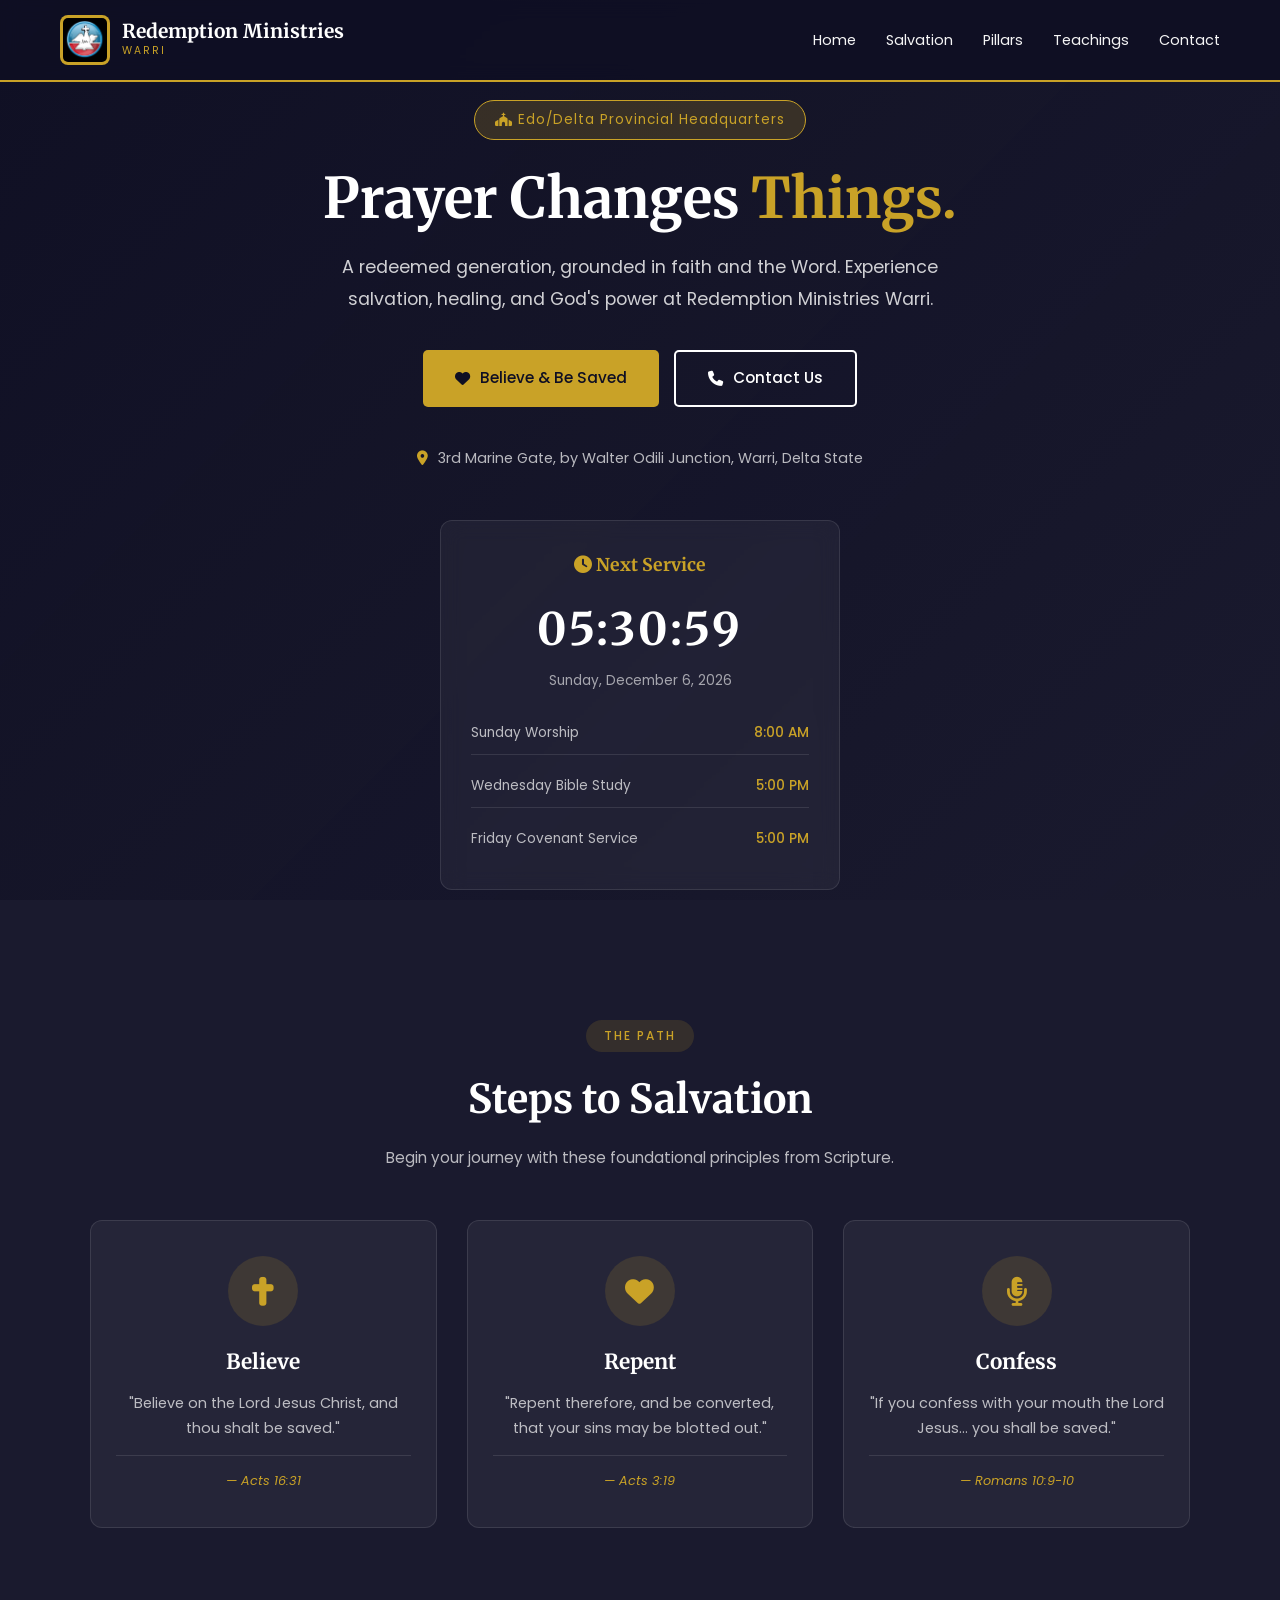
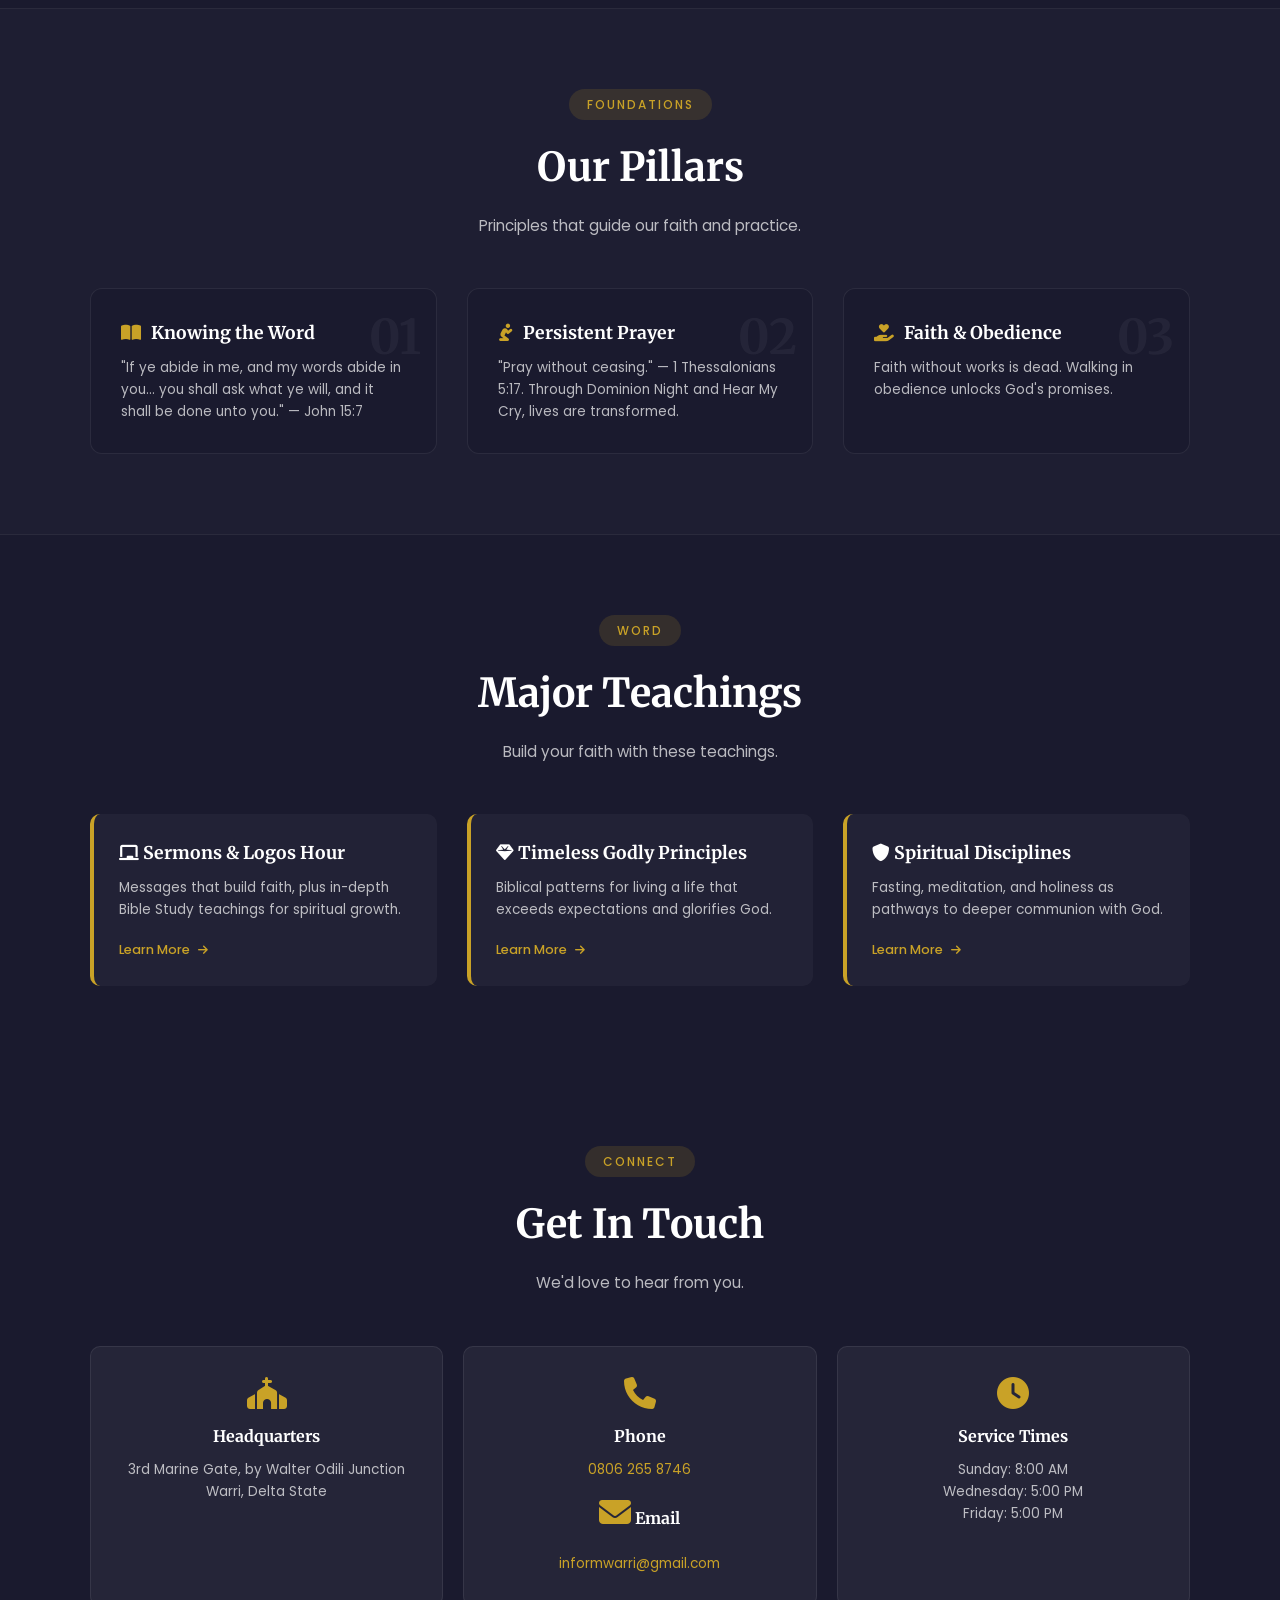
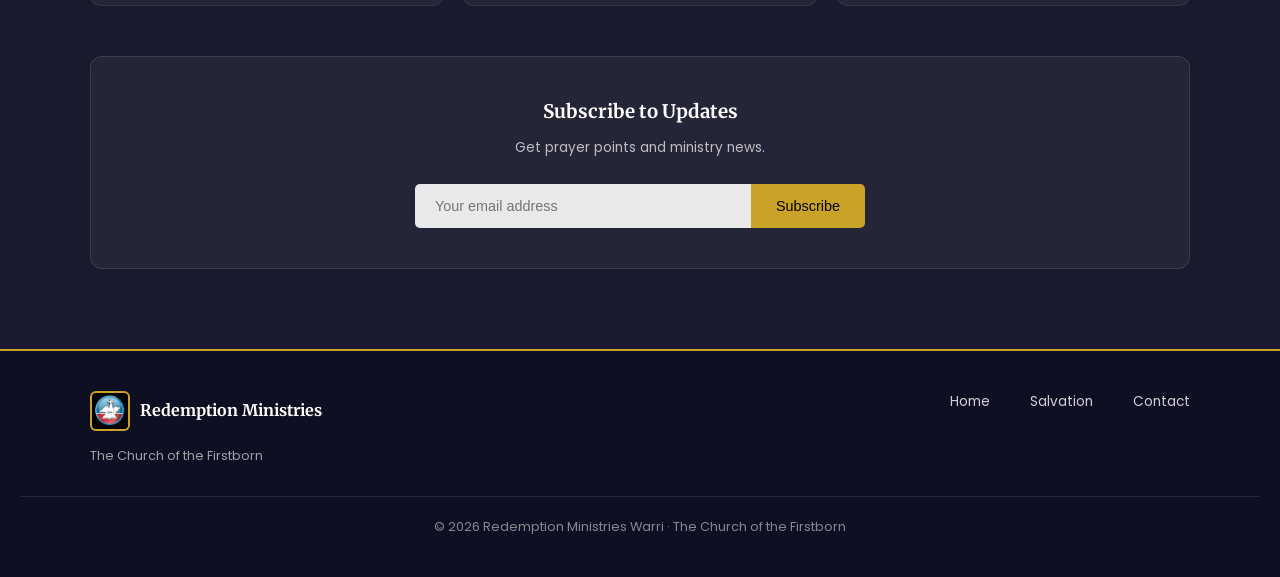
==== commit 324375cd: "Update index.html" ====
--- a/index.html
+++ b/index.html
@@ -3,1392 +3,965 @@
 <head>
     <meta charset="UTF-8">
     <meta name="viewport" content="width=device-width, initial-scale=1.0">
-    <title>Redemption Ministries Warri | Church of the Firstborn</title>
-    <meta name="description" content="Redemption Ministries Warri — Edo/Delta Provincial Headquarters. A redeemed generation, grounded in the Word and Prayer.">
+    <title>Redemption Ministries Warri</title>
+    <meta name="description" content="Redemption Ministries Warri — Edo/Delta Provincial Headquarters. Church of the Firstborn.">
     
-    <!-- Font Awesome 6 -->
+    <!-- Font Awesome -->
     <link rel="stylesheet" href="https://cdnjs.cloudflare.com/ajax/libs/font-awesome/6.5.0/css/all.min.css">
     
-    <!-- Google Fonts -->
-    <link rel="preconnect" href="https://fonts.googleapis.com">
-    <link rel="preconnect" href="https://fonts.gstatic.com" crossorigin>
-    <link href="https://fonts.googleapis.com/css2?family=Playfair+Display:wght@400;600;700;800;900&family=Inter:wght@200;300;400;500;600;700;800&family=Cormorant+Garamond:wght@400;500;600;700&display=swap" rel="stylesheet">
+    <!-- Google Fonts - Different from before -->
+    <link href="https://fonts.googleapis.com/css2?family=Poppins:wght@300;400;500;600;700&family=Merriweather:wght@300;400;700&display=swap" rel="stylesheet">
     
     <style>
-        /* ============================================================
-           RESET & GLOBAL STYLES 
-           ============================================================ */
+        /* ==============================================
+           RESET
+           ============================================== */
         * {
             margin: 0;
             padding: 0;
             box-sizing: border-box;
         }
 
+        /* ==============================================
+           VARIABLES - Simple
+           ============================================== */
         :root {
-            /* Colors */
-            --bg-primary: #05070d;
-            --bg-secondary: #0a0e17;
-            --bg-card: #101624;
-            --bg-card-hover: #161e2e;
-            --gold-primary: #d4af37;
-            --gold-light: #f5d97e;
-            --gold-dark: #a8892b;
-            --gold-dim: rgba(212, 175, 55, 0.15);
-            --gold-glow: rgba(212, 175, 55, 0.3);
-            --royal-red: #8b1e2a;
-            --royal-red-light: #b83745;
-            --text-main: #f0ece3;
-            --text-secondary: #b8b2a5;
-            --text-muted: #7a7588;
-            --border-color: rgba(212, 175, 55, 0.15);
-            --border-light: rgba(255, 255, 255, 0.06);
-            
-            /* Shadows */
-            --shadow-sm: 0 2px 8px rgba(0, 0, 0, 0.3);
-            --shadow-md: 0 6px 20px rgba(0, 0, 0, 0.4);
-            --shadow-lg: 0 10px 40px rgba(0, 0, 0, 0.5);
-            --shadow-gold: 0 4px 20px rgba(212, 175, 55, 0.3);
-            
-            /* Transitions */
-            --transition-fast: all 0.2s ease;
-            --transition-normal: all 0.4s cubic-bezier(0.4, 0, 0.2, 1);
-            --transition-slow: all 0.8s cubic-bezier(0.4, 0, 0.2, 1);
-            
-            /* Borders */
-            --radius-sm: 6px;
-            --radius-md: 12px;
-            --radius-lg: 20px;
-            --radius-xl: 32px;
-            --radius-full: 50%;
-            
-            /* Spacing */
-            --space-xs: 0.5rem;
-            --space-sm: 1rem;
-            --space-md: 2rem;
-            --space-lg: 4rem;
-            --space-xl: 6rem;
-            --space-2xl: 8rem;
-            
-            /* Layout */
-            --nav-height: 80px;
-            --container-width: 1200px;
-        }
-
-        /* Dark Mode */
-        body.dark-mode {
-            --bg-primary: #05070d;
-            --bg-secondary: #0a0e17;
-            --bg-card: #101624;
-            --text-main: #f0ece3;
-            --text-secondary: #b8b2a5;
-        }
-
-        /* Light Mode */
-        body.light-mode {
-            --bg-primary: #faf7f2;
-            --bg-secondary: #f0ece5;
-            --bg-card: #ffffff;
-            --bg-card-hover: #f8f5ee;
-            --text-main: #1a1a2e;
-            --text-secondary: #4a4a6a;
-            --text-muted: #8a8aa0;
-            --border-color: rgba(168, 137, 43, 0.2);
-            --border-light: rgba(0, 0, 0, 0.08);
-            --shadow-sm: 0 2px 10px rgba(0, 0, 0, 0.1);
-            --shadow-md: 0 8px 30px rgba(0, 0, 0, 0.12);
-            --shadow-lg: 0 15px 50px rgba(0, 0, 0, 0.15);
-        }
-
-        html {
-            scroll-behavior: smooth;
-            scroll-padding-top: var(--nav-height);
-        }
-
+            --primary: #1a1a2e;
+            --secondary: #16213e;
+            --accent: #e94560;
+            --gold: #c9a227;
+            --light: #f5f5f5;
+            --white: #ffffff;
+            --dark: #0f0f23;
+            --gray: #888;
+            --light-gray: #eee;
+            --shadow: 0 2px 15px rgba(0,0,0,0.1);
+        }
+
+        /* ==============================================
+           GLOBAL
+           ============================================== */
         body {
-            font-family: 'Inter', sans-serif;
-            background: var(--bg-primary);
-            color: var(--text-main);
+            font-family: 'Poppins', sans-serif;
+            background: var(--primary);
+            color: var(--white);
+            line-height: 1.6;
             overflow-x: hidden;
-            line-height: 1.7;
-            min-height: 100vh;
-            transition: background 0.4s ease, color 0.4s ease;
-        }
-
-        ::selection {
-            background: var(--gold-primary);
-            color: #05070d;
-        }
-
-        /* Custom Scrollbar */
-        ::-webkit-scrollbar {
-            width: 10px;
-            height: 10px;
-        }
-        ::-webkit-scrollbar-track {
-            background: var(--bg-primary);
-        }
-        ::-webkit-scrollbar-thumb {
-            background: linear-gradient(180deg, var(--gold-primary), var(--gold-dark));
-            border-radius: 10px;
-        }
-        ::-webkit-scrollbar-thumb:hover {
-            background: var(--gold-light);
-        }
-
-        /* ============================================================
-           PRELOADER
-           ============================================================ */
-        .preloader {
+        }
+
+        h1, h2, h3, h4 {
+            font-family: 'Merriweather', serif;
+        }
+
+        a {
+            text-decoration: none;
+            color: inherit;
+        }
+
+        ul {
+            list-style: none;
+        }
+
+        img {
+            max-width: 100%;
+            display: block;
+        }
+
+        /* ==============================================
+           BACKGROUND IMAGE
+           ============================================== */
+        .bg-overlay {
             position: fixed;
             top: 0;
             left: 0;
             width: 100%;
             height: 100%;
-            background: radial-gradient(ellipse at center, #0a0e17 0%, #020410 100%);
-            z-index: 10000;
-            display: flex;
-            flex-direction: column;
-            justify-content: center;
-            align-items: center;
-            gap: 2rem;
-            transition: opacity 0.8s ease, visibility 0.8s;
-        }
-        .preloader.hidden {
-            opacity: 0;
-            visibility: hidden;
-            pointer-events: none;
-        }
-        .preloader-logo {
-            width: 120px;
-            height: 120px;
-            border-radius: 50%;
-            border: 3px solid var(--gold-primary);
-            padding: 10px;
-            animation: pulse-ring 1.5s infinite;
-        }
-        .preloader-logo img {
-            width: 100%;
-            height: 100%;
-            object-fit: contain;
-            border-radius: 50%;
-        }
-        .preloader-text {
-            font-family: 'Playfair Display', serif;
-            font-size: 2.2rem;
-            font-weight: 700;
-            background: linear-gradient(135deg, var(--gold-light), var(--gold-primary), var(--gold-light));
-            -webkit-background-clip: text;
-            -webkit-text-fill-color: transparent;
-            letter-spacing: 0.1em;
-            animation: shimmer 2s infinite;
-        }
-        .preloader-verse {
-            font-size: 0.9rem;
-            color: var(--text-muted);
-            font-style: italic;
-        }
-        .preloader-bar {
-            width: 200px;
-            height: 3px;
-            background: var(--gold-dim);
-            border-radius: 10px;
-            overflow: hidden;
-        }
-        .preloader-bar-inner {
-            height: 100%;
-            width: 0%;
-            background: linear-gradient(90deg, var(--gold-primary), var(--gold-light));
-            transition: width 0.3s ease;
-        }
-        @keyframes pulse-ring {
-            0% {
-                box-shadow: 0 0 0 0 var(--gold-glow);
-            }
-            70% {
-                box-shadow: 0 0 0 20px transparent;
-            }
-            100% {
-                box-shadow: 0 0 0 0 transparent;
-            }
-        }
-        @keyframes shimmer {
-            0%, 100% {
-                background-position: -200% center;
-            }
-            50% {
-                background-position: 200% center;
-            }
-        }
-
-        /* ============================================================
-           PARTICLE BACKGROUND
-           ============================================================ */
-        #particles-canvas {
-            position: fixed;
-            top: 0;
-            left: 0;
-            width: 100%;
-            height: 100%;
-            z-index: -2;
-            opacity: 0.3;
-            pointer-events: none;
-        }
-
-        /* ============================================================
-           NAVBAR
-           ============================================================ */
+            background: linear-gradient(135deg, rgba(15,15,35,0.85), rgba(26,26,46,0.92)), 
+                        url('images/background.jpg') center/cover no-repeat;
+            z-index: -1;
+        }
+
+        /* ==============================================
+           NAVBAR - Clean
+           ============================================== */
         .navbar {
             position: fixed;
             top: 0;
             left: 0;
             right: 0;
-            height: var(--nav-height);
-            background: rgba(10, 14, 23, 0.85);
-            backdrop-filter: blur(20px);
-            -webkit-backdrop-filter: blur(20px);
-            border-bottom: 1px solid var(--border-color);
-            z-index: 999;
-            transition: all 0.4s ease;
-        }
-        body.light-mode .navbar {
-            background: rgba(255, 255, 255, 0.9);
-        }
+            z-index: 1000;
+            background: rgba(15, 15, 35, 0.95);
+            backdrop-filter: blur(10px);
+            border-bottom: 2px solid var(--gold);
+            padding: 15px 0;
+            transition: all 0.3s ease;
+        }
+
         .navbar.scrolled {
-            box-shadow: var(--shadow-md);
-            background: rgba(10, 14, 23, 0.95);
-        }
+            background: rgba(15, 15, 35, 1);
+            padding: 10px 0;
+            box-shadow: 0 5px 30px rgba(0,0,0,0.3);
+        }
+
         .nav-container {
-            max-width: var(--container-width);
+            max-width: 1200px;
             margin: 0 auto;
-            height: 100%;
-            display: flex;
+            padding: 0 20px;
+            display: flex;
+            justify-content: space-between;
             align-items: center;
-            justify-content: space-between;
-            padding: 0 24px;
-        }
-        .nav-logo {
+        }
+
+        .logo {
             display: flex;
             align-items: center;
             gap: 12px;
-            text-decoration: none;
-        }
-        .nav-logo img {
+        }
+
+        .logo img {
             width: 50px;
             height: 50px;
             object-fit: contain;
             border-radius: 8px;
-        }
-        .nav-logo-text {
-            font-family: 'Playfair Display', serif;
-            font-size: 1.3rem;
+            background: var(--gold);
+            padding: 3px;
+        }
+
+        .logo-text {
+            display: flex;
+            flex-direction: column;
+        }
+
+        .logo-text h1 {
+            font-size: 1.2rem;
             font-weight: 700;
-            color: var(--text-main);
+            color: var(--white);
             line-height: 1.2;
         }
-        .nav-logo-text span {
-            display: block;
-            font-size: 0.7rem;
+
+        .logo-text span {
+            font-size: 0.65rem;
+            color: var(--gold);
+            letter-spacing: 2px;
+            text-transform: uppercase;
+        }
+
+        .nav-menu {
+            display: flex;
+            gap: 30px;
+            align-items: center;
+        }
+
+        .nav-menu a {
+            font-size: 0.9rem;
             font-weight: 400;
-            color: var(--gold-primary);
-            letter-spacing: 0.2em;
-            text-transform: uppercase;
-        }
-        .nav-links {
-            display: flex;
-            gap: 2rem;
-            align-items: center;
-            list-style: none;
-        }
-        .nav-link {
-            text-decoration: none;
-            color: var(--text-main);
-            font-size: 0.85rem;
-            font-weight: 500;
-            letter-spacing: 0.02em;
+            color: var(--light);
+            transition: color 0.3s;
             position: relative;
-            transition: color 0.3s ease;
-            padding: 8px 0;
-        }
-        .nav-link::after {
+        }
+
+        .nav-menu a:hover {
+            color: var(--gold);
+        }
+
+        .nav-menu a::after {
             content: '';
             position: absolute;
-            bottom: 0;
+            bottom: -5px;
             left: 0;
             width: 0;
             height: 2px;
-            background: linear-gradient(90deg, var(--gold-primary), var(--gold-light));
-            transition: width 0.3s ease;
-        }
-        .nav-link:hover {
-            color: var(--gold-primary);
-        }
-        .nav-link:hover::after {
+            background: var(--gold);
+            transition: width 0.3s;
+        }
+
+        .nav-menu a:hover::after {
             width: 100%;
         }
-        .nav-actions {
+
+        .nav-toggle {
+            display: none;
+            font-size: 1.5rem;
+            cursor: pointer;
+            background: none;
+            border: none;
+            color: var(--white);
+        }
+
+        /* ==============================================
+           HERO SECTION
+           ============================================== */
+        .hero {
+            min-height: 100vh;
             display: flex;
             align-items: center;
-            gap: 1rem;
-        }
-        .theme-toggle {
-            width: 44px;
-            height: 44px;
+            padding: 100px 20px 50px;
+        }
+
+        .hero-content {
+            max-width: 800px;
+            margin: 0 auto;
+            text-align: center;
+        }
+
+        .hero-badge {
+            display: inline-block;
+            background: rgba(201, 162, 39, 0.2);
+            border: 1px solid var(--gold);
+            padding: 8px 20px;
+            border-radius: 50px;
+            font-size: 0.85rem;
+            color: var(--gold);
+            margin-bottom: 25px;
+            letter-spacing: 1px;
+        }
+
+        .hero h1 {
+            font-size: 3.5rem;
+            font-weight: 700;
+            line-height: 1.2;
+            margin-bottom: 20px;
+            color: var(--white);
+        }
+
+        .hero h1 span {
+            color: var(--gold);
+        }
+
+        .hero p {
+            font-size: 1.1rem;
+            color: rgba(255,255,255,0.8);
+            max-width: 600px;
+            margin: 0 auto 35px;
+            line-height: 1.8;
+        }
+
+        .hero-btns {
+            display: flex;
+            gap: 15px;
+            justify-content: center;
+            flex-wrap: wrap;
+        }
+
+        .btn {
+            padding: 14px 32px;
+            border-radius: 5px;
+            font-weight: 500;
+            font-size: 0.95rem;
+            cursor: pointer;
+            transition: all 0.3s ease;
+            display: inline-flex;
+            align-items: center;
+            gap: 10px;
+            border: none;
+        }
+
+        .btn-primary {
+            background: var(--gold);
+            color: var(--dark);
+        }
+
+        .btn-primary:hover {
+            background: #b39020;
+            transform: translateY(-2px);
+            box-shadow: 0 5px 20px rgba(201,162,39,0.4);
+        }
+
+        .btn-outline {
+            background: transparent;
+            border: 2px solid var(--white);
+            color: var(--white);
+        }
+
+        .btn-outline:hover {
+            background: var(--white);
+            color: var(--dark);
+            transform: translateY(-2px);
+        }
+
+        .hero-location {
+            margin-top: 40px;
+            display: flex;
+            align-items: center;
+            justify-content: center;
+            gap: 10px;
+            font-size: 0.9rem;
+            color: rgba(255,255,255,0.7);
+        }
+
+        .hero-location i {
+            color: var(--gold);
+        }
+
+        /* ==============================================
+           SERVICE CLOCK CARD
+           ============================================== */
+        .clock-card {
+            background: rgba(255,255,255,0.05);
+            border: 1px solid rgba(255,255,255,0.1);
+            border-radius: 12px;
+            padding: 30px;
+            margin-top: 50px;
+            max-width: 400px;
+            margin-left: auto;
+            margin-right: auto;
+            backdrop-filter: blur(10px);
+        }
+
+        .clock-card h3 {
+            font-size: 1.1rem;
+            margin-bottom: 15px;
+            color: var(--gold);
+            text-align: center;
+        }
+
+        .clock-display {
+            text-align: center;
+            font-size: 2.8rem;
+            font-weight: 700;
+            font-family: 'Merriweather', serif;
+            color: var(--white);
+            letter-spacing: 3px;
+            margin-bottom: 5px;
+        }
+
+        .clock-date {
+            text-align: center;
+            font-size: 0.85rem;
+            color: rgba(255,255,255,0.6);
+            margin-bottom: 20px;
+        }
+
+        .service-times {
+            display: grid;
+            gap: 10px;
+        }
+
+        .service-row {
+            display: flex;
+            justify-content: space-between;
+            padding: 10px 0;
+            border-bottom: 1px solid rgba(255,255,255,0.1);
+            font-size: 0.85rem;
+        }
+
+        .service-row:last-child {
+            border-bottom: none;
+        }
+
+        .service-label {
+            color: rgba(255,255,255,0.7);
+        }
+
+        .service-time {
+            color: var(--gold);
+            font-weight: 500;
+        }
+
+        /* ==============================================
+           SECTIONS - Simple
+           ============================================== */
+        .section {
+            padding: 80px 20px;
+        }
+
+        .section-container {
+            max-width: 1100px;
+            margin: 0 auto;
+        }
+
+        .section-header {
+            text-align: center;
+            margin-bottom: 50px;
+        }
+
+        .section-tag {
+            display: inline-block;
+            background: rgba(201,162,39,0.15);
+            color: var(--gold);
+            padding: 6px 18px;
+            border-radius: 20px;
+            font-size: 0.75rem;
+            font-weight: 500;
+            text-transform: uppercase;
+            letter-spacing: 2px;
+            margin-bottom: 15px;
+        }
+
+        .section-header h2 {
+            font-size: 2.5rem;
+            margin-bottom: 15px;
+        }
+
+        .section-header p {
+            color: rgba(255,255,255,0.7);
+            max-width: 600px;
+            margin: 0 auto;
+            font-size: 0.95rem;
+        }
+
+        /* ==============================================
+           SALVATION CARDS
+           ============================================== */
+        .cards-grid {
+            display: grid;
+            grid-template-columns: repeat(auto-fit, minmax(280px, 1fr));
+            gap: 30px;
+        }
+
+        .card {
+            background: rgba(255,255,255,0.05);
+            border: 1px solid rgba(255,255,255,0.1);
+            border-radius: 12px;
+            padding: 35px 25px;
+            text-align: center;
+            transition: all 0.3s ease;
+        }
+
+        .card:hover {
+            transform: translateY(-5px);
+            border-color: var(--gold);
+            background: rgba(255,255,255,0.08);
+        }
+
+        .card-icon {
+            width: 70px;
+            height: 70px;
+            margin: 0 auto 20px;
+            background: rgba(201,162,39,0.15);
             border-radius: 50%;
-            background: var(--bg-card);
-            border: 1px solid var(--border-color);
-            color: var(--text-main);
+            display: flex;
+            align-items: center;
+            justify-content: center;
+            font-size: 1.8rem;
+            color: var(--gold);
+        }
+
+        .card h3 {
+            font-size: 1.3rem;
+            margin-bottom: 12px;
+        }
+
+        .card p {
+            font-size: 0.9rem;
+            color: rgba(255,255,255,0.7);
+            line-height: 1.7;
+            margin-bottom: 15px;
+        }
+
+        .card-verse {
+            font-size: 0.8rem;
+            font-style: italic;
+            color: var(--gold);
+            border-top: 1px solid rgba(255,255,255,0.1);
+            padding-top: 15px;
+        }
+
+        /* ==============================================
+           PILLARS SECTION
+           ============================================== */
+        .pillars-section {
+            background: rgba(255,255,255,0.02);
+            border-top: 1px solid rgba(255,255,255,0.05);
+            border-bottom: 1px solid rgba(255,255,255,0.05);
+        }
+
+        .pillar-card {
+            background: rgba(26,26,46,0.8);
+            border: 1px solid rgba(255,255,255,0.08);
+            border-radius: 12px;
+            padding: 30px;
+            position: relative;
+        }
+
+        .pillar-number {
+            position: absolute;
+            top: 10px;
+            right: 15px;
+            font-size: 3rem;
+            font-weight: 700;
+            color: rgba(255,255,255,0.05);
+            font-family: 'Merriweather', serif;
+        }
+
+        .pillar-card h3 {
+            font-size: 1.1rem;
+            margin-bottom: 10px;
+            display: flex;
+            align-items: center;
+            gap: 10px;
+        }
+
+        .pillar-card h3 i {
+            color: var(--gold);
+        }
+
+        .pillar-card p {
+            font-size: 0.85rem;
+            color: rgba(255,255,255,0.7);
+        }
+
+        /* ==============================================
+           TEACHINGS SECTION
+           ============================================== */
+        .teaching-card {
+            background: rgba(255,255,255,0.04);
+            border-radius: 10px;
+            padding: 25px;
+            border-left: 4px solid var(--gold);
+        }
+
+        .teaching-card h3 {
+            font-size: 1.1rem;
+            margin-bottom: 10px;
+        }
+
+        .teaching-card p {
+            font-size: 0.85rem;
+            color: rgba(255,255,255,0.7);
+            margin-bottom: 15px;
+        }
+
+        .teaching-link {
+            color: var(--gold);
+            font-size: 0.8rem;
+            font-weight: 500;
+        }
+
+        .teaching-link i {
+            margin-left: 5px;
+            font-size: 0.7rem;
+        }
+
+        /* ==============================================
+           CONTACT SECTION
+           ============================================== */
+        .contact-grid {
+            display: grid;
+            grid-template-columns: repeat(auto-fit, minmax(250px, 1fr));
+            gap: 20px;
+            margin-bottom: 50px;
+        }
+
+        .contact-box {
+            background: rgba(255,255,255,0.05);
+            padding: 30px;
+            border-radius: 10px;
+            text-align: center;
+            border: 1px solid rgba(255,255,255,0.08);
+        }
+
+        .contact-box i {
+            font-size: 2rem;
+            color: var(--gold);
+            margin-bottom: 15px;
+        }
+
+        .contact-box h4 {
+            font-size: 1rem;
+            margin-bottom: 10px;
+        }
+
+        .contact-box p {
+            font-size: 0.85rem;
+            color: rgba(255,255,255,0.7);
+        }
+
+        .contact-box a {
+            color: var(--gold);
+            font-size: 0.85rem;
+        }
+
+        .contact-box a:hover {
+            text-decoration: underline;
+        }
+
+        .newsletter-box {
+            background: rgba(255,255,255,0.05);
+            border: 1px solid rgba(255,255,255,0.1);
+            border-radius: 12px;
+            padding: 40px;
+            text-align: center;
+        }
+
+        .newsletter-box h3 {
+            margin-bottom: 10px;
+        }
+
+        .newsletter-box p {
+            font-size: 0.85rem;
+            color: rgba(255,255,255,0.7);
+            margin-bottom: 25px;
+        }
+
+        .newsletter-form {
+            display: flex;
+            max-width: 450px;
+            margin: 0 auto;
+            gap: 0;
+        }
+
+        .newsletter-form input {
+            flex: 1;
+            padding: 14px 20px;
+            border: none;
+            border-radius: 5px 0 0 5px;
+            font-size: 0.9rem;
+            background: rgba(255,255,255,0.9);
+            color: var(--dark);
+        }
+
+        .newsletter-form button {
+            padding: 14px 25px;
+            background: var(--gold);
+            border: none;
+            border-radius: 0 5px 5px 0;
+            font-weight: 500;
+            cursor: pointer;
+            font-size: 0.9rem;
+            transition: background 0.3s;
+        }
+
+        .newsletter-form button:hover {
+            background: #b39020;
+        }
+
+        /* ==============================================
+           FOOTER
+           ============================================== */
+        .footer {
+            background: var(--dark);
+            padding: 40px 20px;
+            border-top: 2px solid var(--gold);
+        }
+
+        .footer-content {
+            max-width: 1100px;
+            margin: 0 auto;
+            display: flex;
+            justify-content: space-between;
+            flex-wrap: wrap;
+            gap: 20px;
+        }
+
+        .footer-logo {
+            display: flex;
+            align-items: center;
+            gap: 10px;
+            margin-bottom: 15px;
+        }
+
+        .footer-logo img {
+            width: 40px;
+            height: 40px;
+            border-radius: 6px;
+            background: var(--gold);
+            padding: 2px;
+        }
+
+        .footer-logo h4 {
+            font-size: 1rem;
+        }
+
+        .footer-links {
+            display: flex;
+            gap: 40px;
+            flex-wrap: wrap;
+        }
+
+        .footer-links a {
+            font-size: 0.85rem;
+            color: rgba(255,255,255,0.8);
+        }
+
+        .footer-links a:hover {
+            color: var(--gold);
+        }
+
+        .footer-bottom {
+            text-align: center;
+            margin-top: 30px;
+            padding-top: 20px;
+            border-top: 1px solid rgba(255,255,255,0.1);
+            font-size: 0.8rem;
+            color: rgba(255,255,255,0.5);
+        }
+
+        /* ==============================================
+           ANIMATIONS
+           ============================================== */
+        @keyframes fadeInUp {
+            from {
+                opacity: 0;
+                transform: translateY(30px);
+            }
+            to {
+                opacity: 1;
+                transform: translateY(0);
+            }
+        }
+
+        .fade-in {
+            opacity: 0;
+            transform: translateY(30px);
+            transition: all 0.8s ease;
+        }
+
+        .fade-in.active {
+            opacity: 1;
+            transform: translateY(0);
+        }
+
+        /* ==============================================
+           RESPONSIVE
+           ============================================== */
+        @media (max-width: 768px) {
+            .nav-menu {
+                display: none;
+                flex-direction: column;
+                position: absolute;
+                top: 70px;
+                left: 0;
+                right: 0;
+                background: var(--dark);
+                padding: 20px;
+                gap: 15px;
+            }
+
+            .nav-menu.open {
+                display: flex;
+            }
+
+            .nav-toggle {
+                display: block;
+            }
+
+            .hero h1 {
+                font-size: 2.5rem;
+            }
+
+            .clock-display {
+                font-size: 2.2rem;
+            }
+
+            .section-header h2 {
+                font-size: 2rem;
+            }
+
+            .newsletter-form {
+                flex-direction: column;
+            }
+
+            .newsletter-form input,
+            .newsletter-form button {
+                border-radius: 5px;
+                width: 100%;
+            }
+        }
+
+        /* ==============================================
+           BACK TO TOP
+           ============================================== */
+        .back-to-top {
+            position: fixed;
+            bottom: 20px;
+            right: 20px;
+            width: 45px;
+            height: 45px;
+            background: var(--gold);
+            border-radius: 50%;
             display: flex;
             align-items: center;
             justify-content: center;
             cursor: pointer;
-            transition: all 0.3s ease;
-            font-size: 1.1rem;
-        }
-        .theme-toggle:hover {
-            background: var(--gold-dim);
-            border-color: var(--gold-primary);
-            transform: rotate(15deg);
-        }
-        .nav-toggle {
-            display: none;
-            width: 44px;
-            height: 44px;
-            background: var(--bg-card);
-            border: 1px solid var(--border-color);
-            border-radius: 50%;
-            color: var(--text-main);
-            font-size: 1.3rem;
-            cursor: pointer;
-            align-items: center;
-            justify-content: center;
-        }
-        .mobile-menu {
-            position: fixed;
-            top: var(--nav-height);
-            left: 0;
-            right: 0;
-            background: rgba(10, 14, 23, 0.98);
-            backdrop-filter: blur(20px);
-            padding: 2rem;
-            border-bottom: 1px solid var(--border-color);
-            display: none;
-            flex-direction: column;
-            gap: 1.5rem;
-            z-index: 998;
-            animation: slideDown 0.3s ease;
-        }
-        .mobile-menu.open {
-            display: flex;
-        }
-        .mobile-menu a {
-            color: var(--text-main);
-            text-decoration: none;
-            font-size: 1.1rem;
-            padding: 12px 20px;
-            border-radius: var(--radius-md);
-            transition: all 0.3s ease;
-        }
-        .mobile-menu a:hover {
-            background: var(--gold-dim);
-            color: var(--gold-primary);
-        }
-        @keyframes slideDown {
-            from {
-                transform: translateY(-20px);
-                opacity: 0;
-            }
-            to {
-                transform: translateY(0);
-                opacity: 1;
-            }
-        }
-
-        /* ============================================================
-           HERO SECTION
-           ============================================================ */
-        .hero-section {
-            min-height: 100vh;
-            display: flex;
-            align-items: center;
-            position: relative;
-            padding-top: calc(var(--nav-height) + 4rem);
-            padding-bottom: 4rem;
-            overflow: hidden;
-        }
-        .hero-bg {
-            position: absolute;
-            top: 0;
-            left: 0;
-            right: 0;
-            bottom: 0;
-            background:
-                radial-gradient(ellipse at 20% 50%, rgba(212, 175, 55, 0.15) 0%, transparent 50%),
-                radial-gradient(ellipse at 80% 30%, rgba(139, 30, 42, 0.15) 0%, transparent 50%),
-                linear-gradient(180deg, var(--bg-primary) 0%, var(--bg-secondary) 100%);
-            z-index: -1;
-        }
-        .hero-grid {
-            display: grid;
-            grid-template-columns: 1.2fr 0.8fr;
-            gap: 4rem;
-            align-items: center;
-        }
-        .hero-content {
-            padding: 2rem;
-        }
-        .hero-badge {
-            display: inline-flex;
-            align-items: center;
-            gap: 8px;
-            background: var(--gold-dim);
-            border: 1px solid var(--border-color);
-            padding: 8px 16px;
-            border-radius: 50px;
-            font-size: 0.8rem;
-            font-weight: 500;
-            color: var(--gold-primary);
-            margin-bottom: 2rem;
-            text-transform: uppercase;
-            letter-spacing: 0.1em;
-        }
-        .hero-badge i {
-            font-size: 0.7rem;
-        }
-        .hero-title {
-            font-family: 'Playfair Display', serif;
-            font-size: clamp(2.8rem, 5vw, 4.5rem);
-            font-weight: 800;
-            line-height: 1.1;
-            margin-bottom: 1.5rem;
-            letter-spacing: -0.02em;
-        }
-        .hero-title .highlight {
-            background: linear-gradient(135deg, var(--gold-primary), var(--gold-light));
-            -webkit-background-clip: text;
-            -webkit-text-fill-color: transparent;
-        }
-        .hero-subtitle {
-            font-size: 1.15rem;
-            color: var(--text-secondary);
-            margin-bottom: 2rem;
-            max-width: 500px;
-            line-height: 1.8;
-        }
-        .hero-actions {
-            display: flex;
-            gap: 1rem;
-            flex-wrap: wrap;
-            margin-bottom: 3rem;
-        }
-        .btn-primary {
-            background: linear-gradient(135deg, var(--gold-primary), var(--gold-light));
-            color: #05070d;
-            padding: 16px 32px;
-            border-radius: 50px;
-            font-weight: 700;
-            font-size: 0.9rem;
             border: none;
-            cursor: pointer;
-            display: inline-flex;
-            align-items: center;
-            gap: 8px;
-            transition: all 0.3s ease;
-            box-shadow: var(--shadow-gold);
-            text-decoration: none;
-        }
-        .btn-primary:hover {
+            color: var(--dark);
+            font-size: 1rem;
+            opacity: 0;
+            visibility: hidden;
+            transition: all 0.3s;
+            z-index: 999;
+        }
+
+        .back-to-top.show {
+            opacity: 1;
+            visibility: visible;
+        }
+
+        .back-to-top:hover {
             transform: translateY(-3px);
-            box-shadow: 0 8px 25px var(--gold-glow);
-        }
-        .btn-outline {
-            background: transparent;
-            color: var(--text-main);
-            padding: 16px 32px;
-            border-radius: 50px;
-            font-weight: 600;
-            font-size: 0.9rem;
-            border: 2px solid var(--text-secondary);
-            cursor: pointer;
-            display: inline-flex;
-            align-items: center;
-            gap: 8px;
-            transition: all 0.3s ease;
-            text-decoration: none;
-        }
-        .btn-outline:hover {
-            border-color: var(--gold-primary);
-            color: var(--gold-primary);
-            transform: translateY(-3px);
-            box-shadow: var(--shadow-sm);
-        }
-        .hero-location {
-            display: flex;
-            align-items: center;
-            gap: 12px;
-            background: rgba(255, 255, 255, 0.03);
-            border: 1px solid var(--border-light);
-            padding: 12px 20px;
-            border-radius: var(--radius-md);
-            backdrop-filter: blur(10px);
-        }
-        .hero-location i {
-            color: var(--gold-primary);
-            font-size: 1.2rem;
-        }
-        .hero-location-text {
-            font-size: 0.85rem;
-            color: var(--text-secondary);
-        }
-        .hero-location-text strong {
-            color: var(--text-main);
-            display: block;
-            font-size: 0.95rem;
-        }
-        .hero-card {
-            background: var(--bg-card);
-            border: 1px solid var(--border-color);
-            border-radius: var(--radius-lg);
-            padding: 2.5rem;
-            backdrop-filter: blur(15px);
-            box-shadow: var(--shadow-lg);
-            position: relative;
-            overflow: hidden;
-        }
-        .hero-card::before {
-            content: '';
-            position: absolute;
-            top: -50%;
-            left: -50%;
-            width: 200%;
-            height: 200%;
-            background: radial-gradient(circle, var(--gold-dim) 0%, transparent 60%);
-            opacity: 0.5;
-        }
-        .hero-card-content {
-            position: relative;
-            z-index: 1;
-        }
-        .card-label {
-            font-size: 0.8rem;
-            text-transform: uppercase;
-            letter-spacing: 0.15em;
-            color: var(--text-muted);
-            margin-bottom: 0.5rem;
-        }
-        .clock-display {
-            font-family: 'Playfair Display', serif;
-            font-size: 3.5rem;
-            font-weight: 700;
-            color: var(--gold-primary);
-            line-height: 1;
-            margin: 1rem 0;
-            text-shadow: 0 0 30px var(--gold-glow);
-        }
-        .clock-date {
-            font-size: 0.9rem;
-            color: var(--text-secondary);
-            margin-bottom: 2rem;
-        }
-        .next-service {
-            background: var(--gold-dim);
-            border-radius: var(--radius-md);
-            padding: 1.5rem;
-            margin-top: 1.5rem;
-        }
-        .next-service h4 {
-            font-size: 0.85rem;
-            text-transform: uppercase;
-            letter-spacing: 0.1em;
-            margin-bottom: 1rem;
-            color: var(--gold-primary);
-        }
-        .service-time {
-            display: flex;
-            justify-content: space-between;
-            align-items: center;
-            padding: 12px 0;
-            border-bottom: 1px solid var(--border-light);
-        }
-        .service-time:last-child {
-            border-bottom: none;
-        }
-        .service-time-label {
-            font-size: 0.85rem;
-            color: var(--text-secondary);
-        }
-        .service-time-value {
-            font-size: 0.85rem;
-            font-weight: 600;
-            color: var(--text-main);
-        }
-
-        /* ============================================================
-           SECTION COMMON STYLES
-           ============================================================ */
-        .section {
-            padding: var(--space-2xl) 0;
-        }
-        .section-header {
-            text-align: center;
-            margin-bottom: var(--space-xl);
-        }
-        .section-tag {
-            display: inline-block;
-            background: var(--gold-dim);
-            color: var(--gold-primary);
-            padding: 6px 18px;
-            border-radius: 50px;
-            font-size: 0.8rem;
-            font-weight: 600;
-            text-transform: uppercase;
-            letter-spacing: 0.15em;
-            margin-bottom: 1rem;
-        }
-        .section-title {
-            font-family: 'Playfair Display', serif;
-            font-size: clamp(2.2rem, 4vw, 3.5rem);
-            font-weight: 700;
-            line-height: 1.2;
-            margin-bottom: 1.5rem;
-            letter-spacing: -0.02em;
-        }
-        .section-subtitle {
-            max-width: 650px;
-            margin: 0 auto;
-            color: var(--text-secondary);
-            font-size: 1.1rem;
-            line-height: 1.8;
-        }
-        .section-divider {
-            width: 80px;
-            height: 3px;
-            background: linear-gradient(90deg, var(--gold-primary), var(--gold-light));
-            margin: 0 auto;
-            border-radius: 10px;
-            margin-top: 2rem;
-            position: relative;
-        }
-        .section-divider::after {
-            content: '';
-            position: absolute;
-            top: -5px;
-            left: 50%;
-            transform: translateX(-50%);
-            width: 6px;
-            height: 6px;
-            background: var(--gold-light);
-            border-radius: 50%;
-            box-shadow: 0 0 15px var(--gold-light);
-        }
-
-        /* ============================================================
-           SALVATION SECTION
-           ============================================================ */
-        .salvation-grid {
-            display: grid;
-            grid-template-columns: repeat(3, 1fr);
-            gap: 2rem;
-        }
-        .salvation-card {
-            background: var(--bg-card);
-            border: 1px solid var(--border-color);
-            border-radius: var(--radius-lg);
-            padding: 2.5rem 2rem;
-            text-align: center;
-            position: relative;
-            transition: all 0.4s ease;
-            overflow: hidden;
-        }
-        .salvation-card:hover {
-            transform: translateY(-10px);
-            box-shadow: var(--shadow-lg);
-            border-color: var(--gold-primary);
-        }
-        .salvation-card::before {
-            content: '';
-            position: absolute;
-            top: 0;
-            left: 0;
-            right: 0;
-            height: 4px;
-            background: linear-gradient(90deg, var(--gold-primary), var(--gold-light));
-            opacity: 0;
-            transition: opacity 0.4s ease;
-        }
-        .salvation-card:hover::before {
-            opacity: 1;
-        }
-        .salvation-icon {
-            width: 80px;
-            height: 80px;
-            border-radius: 50%;
-            background: var(--gold-dim);
-            display: flex;
-            align-items: center;
-            justify-content: center;
-            margin: 0 auto 2rem;
-            font-size: 2rem;
-            color: var(--gold-primary);
-            border: 2px solid var(--border-color);
-            transition: all 0.4s ease;
-        }
-        .salvation-card:hover .salvation-icon {
-            transform: scale(1.1) rotate(10deg);
-            border-color: var(--gold-primary);
-            box-shadow: 0 0 30px var(--gold-glow);
-        }
-        .salvation-card h3 {
-            font-family: 'Playfair Display', serif;
-            font-size: 1.5rem;
-            margin-bottom: 1rem;
-        }
-        .salvation-card p {
-            color: var(--text-secondary);
-            font-size: 0.95rem;
-            margin-bottom: 1.5rem;
-        }
-        .scripture-ref {
-            font-style: italic;
-            color: var(--gold-primary);
-            font-size: 0.9rem;
-            padding-top: 1rem;
-            border-top: 1px solid var(--border-light);
-        }
-
-        /* ============================================================
-           PILLARS SECTION
-           ============================================================ */
-        .pillars-section {
-            background: linear-gradient(180deg, var(--bg-secondary) 0%, var(--bg-primary) 100%);
-            position: relative;
-        }
-        .pillars-grid {
-            display: grid;
-            grid-template-columns: repeat(3, 1fr);
-            gap: 2rem;
-        }
-        .pillar-card {
-            background: var(--bg-card);
-            border: 1px solid var(--border-color);
-            border-radius: var(--radius-lg);
-            padding: 2rem;
-            transition: all 0.4s ease;
-            position: relative;
-        }
-        .pillar-card:hover {
-            transform: translateY(-8px) scale(1.02);
-            box-shadow: var(--shadow-md);
-        }
-        .pillar-number {
-            font-family: 'Playfair Display', serif;
-            font-size: 4rem;
-            font-weight: 800;
-            background: linear-gradient(135deg, var(--gold-primary), var(--gold-light));
-            -webkit-background-clip: text;
-            -webkit-text-fill-color: transparent;
-            opacity: 0.3;
-            position: absolute;
-            top: 1rem;
-            right: 1.5rem;
-            line-height: 1;
-        }
-        .pillar-icon {
-            font-size: 2.5rem;
-            color: var(--gold-primary);
-            margin-bottom: 1.5rem;
-        }
-        .pillar-card h3 {
-            font-family: 'Playfair Display', serif;
-            font-size: 1.4rem;
-            margin-bottom: 1rem;
-        }
-        .pillar-card p {
-            color: var(--text-secondary);
-            font-size: 0.9rem;
-            line-height: 1.7;
-        }
-
-        /* ============================================================
-           TEACHINGS SECTION
-           ============================================================ */
-        .teachings-section {
-            background: var(--bg-secondary);
-        }
-        .teachings-grid {
-            display: grid;
-            grid-template-columns: repeat(3, 1fr);
-            gap: 2rem;
-        }
-        .teaching-card {
-            background: var(--bg-card);
-            border-radius: var(--radius-lg);
-            padding: 2.5rem;
-            border: 1px solid var(--border-light);
-            transition: all 0.4s ease;
-            position: relative;
-            overflow: hidden;
-        }
-        .teaching-card:hover {
-            border-color: var(--gold-primary);
-            box-shadow: var(--shadow-md);
-        }
-        .teaching-card::after {
-            content: '';
-            position: absolute;
-            bottom: 0;
-            left: 0;
-            right: 0;
-            height: 3px;
-            background: linear-gradient(90deg, var(--gold-primary), var(--gold-light));
-            transform: scaleX(0);
-            transition: transform 0.4s ease;
-        }
-        .teaching-card:hover::after {
-            transform: scaleX(1);
-        }
-        .teaching-topic {
-            display: inline-block;
-            background: var(--gold-dim);
-            color: var(--gold-primary);
-            padding: 4px 12px;
-            border-radius: 20px;
-            font-size: 0.75rem;
-            font-weight: 600;
-            margin-bottom: 1.5rem;
-            text-transform: uppercase;
-        }
-        .teaching-card h3 {
-            font-family: 'Playfair Display', serif;
-            font-size: 1.6rem;
-            margin-bottom: 1rem;
-        }
-        .teaching-card p {
-            color: var(--text-secondary);
-            font-size: 0.95rem;
-            line-height: 1.7;
-            margin-bottom: 1.5rem;
-        }
-        .teaching-link {
-            color: var(--gold-primary);
-            text-decoration: none;
-            font-weight: 600;
-            font-size: 0.9rem;
-            display: inline-flex;
-            align-items: center;
-            gap: 8px;
-            transition: gap 0.3s ease;
-        }
-        .teaching-link:hover {
-            gap: 15px;
-        }
-
-        /* ============================================================
-           CONTACT SECTION
-           ============================================================ */
-        .contact-section {
-            background: linear-gradient(135deg, var(--bg-secondary) 0%, var(--bg-primary) 100%);
-        }
-        .contact-grid {
-            display: grid;
-            grid-template-columns: repeat(3, 1fr);
-            gap: 2rem;
-            margin-bottom: 3rem;
-        }
-        .contact-card {
-            background: var(--bg-card);
-            border: 1px solid var(--border-color);
-            border-radius: var(--radius-lg);
-            padding: 2.5rem;
-            text-align: center;
-            transition: all 0.4s ease;
-        }
-        .contact-card:hover {
-            transform: translateY(-5px);
-            border-color: var(--gold-primary);
-            box-shadow: var(--shadow-md);
-        }
-        .contact-icon {
-            width: 70px;
-            height: 70px;
-            border-radius: 50%;
-            background: var(--gold-dim);
-            display: flex;
-            align-items: center;
-            justify-content: center;
-            font-size: 1.8rem;
-            color: var(--gold-primary);
-            margin: 0 auto 1.5rem;
-        }
-        .contact-card h3 {
-            font-family: 'Playfair Display', serif;
-            font-size: 1.3rem;
-            margin-bottom: 0.8rem;
-        }
-        .contact-card p {
-            color: var(--text-secondary);
-            font-size: 0.9rem;
-            line-height: 1.7;
-        }
-        .contact-card a {
-            color: var(--gold-primary);
-            text-decoration: none;
-            font-weight: 500;
-            transition: color 0.3s ease;
-        }
-        .contact-card a:hover {
-            color: var(--gold-light);
-        }
-        .social-links {
-            display: flex;
-            justify-content: center;
-            gap: 1.5rem;
-            margin-top: 1.5rem;
-        }
-        .social-link {
-            width: 45px;
-            height: 45px;
-            border-radius: 50%;
-            background: var(--bg-primary);
-            border: 1px solid var(--border-color);
-            display: flex;
-            align-items: center;
-            justify-content: center;
-            color: var(--text-main);
-            font-size: 1.1rem;
-            transition: all 0.3s ease;
-        }
-        .social-link:hover {
-            background: var(--gold-primary);
-            color: #05070d;
-            transform: translateY(-3px);
-            box-shadow: var(--shadow-gold);
-        }
-        .newsletter-box {
-            background: var(--bg-card);
-            border: 1px solid var(--border-color);
-            border-radius: var(--radius-lg);
-            padding: 3rem;
-            text-align: center;
-            position: relative;
-            overflow: hidden;
-        }
-        .newsletter-box::before {
-            content: '';
-            position: absolute;
-            top: -50%;
-            right: -50%;
-            width: 200%;
-            height: 200%;
-            background: radial-gradient(circle, var(--gold-dim) 0%, transparent 60%);
-        }
-        .newsletter-content {
-            position: relative;
-            z-index: 1;
-        }
-        .newsletter-box h3 {
-            font-family: 'Playfair Display', serif;
-            font-size: 2rem;
-            margin-bottom: 1rem;
-        }
-        .newsletter-box p {
-            color: var(--text-secondary);
-            margin-bottom: 2rem;
-        }
-        .newsletter-form {
-            display: flex;
-            max-width: 500px;
-            margin: 0 auto;
-            gap: 0;
-            border-radius: 50px;
-            overflow: hidden;
-            background: var(--bg-primary);
-            border: 2px solid var(--border-color);
-            transition: border-color 0.3s ease;
-        }
-        .newsletter-form:focus-within {
-            border-color: var(--gold-primary);
-        }
-        .newsletter-form input {
-            flex: 1;
-            padding: 16px 24px;
-            background: transparent;
-            border: none;
-            color: var(--text-main);
-            font-size: 0.9rem;
-            outline: none;
-        }
-        .newsletter-form button {
-            padding: 16px 32px;
-            background: linear-gradient(135deg, var(--gold-primary), var(--gold-light));
-            border: none;
-            color: #05070d;
-            font-weight: 700;
-            cursor: pointer;
-            transition: all 0.3s ease;
-        }
-        .newsletter-form button:hover {
-            filter: brightness(1.1);
-        }
-
-        /* ============================================================
-           FOOTER
-           ============================================================ */
-        .footer {
-            background: var(--bg-secondary);
-            border-top: 1px solid var(--border-color);
-            padding: 4rem 0 2rem;
-        }
-        .footer-grid {
-            display: grid;
-            grid-template-columns: 2fr 1fr 1fr;
-            gap: 3rem;
-            margin-bottom: 3rem;
-        }
-        .footer-brand img {
-            width: 60px;
-            height: 60px;
-            border-radius: 12px;
-            margin-bottom: 1.5rem;
-        }
-        .footer-brand h3 {
-            font-family: 'Playfair Display', serif;
-            font-size: 1.5rem;
-            margin-bottom: 1rem;
-        }
-        .footer-brand p {
-            color: var(--text-secondary);
-            font-size: 0.9rem;
-            line-height: 1.7;
-            max-width: 300px;
-        }
-        .footer-links h4 {
-            font-family: 'Playfair Display', serif;
-            font-size: 1.1rem;
-            margin-bottom: 1.5rem;
-        }
-        .footer-links ul {
-            list-style: none;
-        }
-        .footer-links li {
-            margin-bottom: 0.8rem;
-        }
-        .footer-links a {
-            color: var(--text-secondary);
-            text-decoration: none;
-            transition: color 0.3s ease;
-            font-size: 0.9rem;
-        }
-        .footer-links a:hover {
-            color: var(--gold-primary);
-        }
-        .footer-bottom {
-            border-top: 1px solid var(--border-light);
-            padding-top: 2rem;
-            text-align: center;
-            color: var(--text-muted);
-            font-size: 0.85rem;
-        }
-
-        /* ============================================================
-           ANIMATIONS & UTILITIES
-           ============================================================ */
-        .reveal {
-            opacity: 0;
-            transform: translateY(30px);
-            transition: opacity 0.8s ease, transform 0.8s ease;
-        }
-        .reveal.active {
-            opacity: 1;
-            transform: translateY(0);
-        }
-        .reveal-delay-1 {
-            transition-delay: 0.1s;
-        }
-        .reveal-delay-2 {
-            transition-delay: 0.2s;
-        }
-        .reveal-delay-3 {
-            transition-delay: 0.3s;
-        }
-        .reveal-delay-4 {
-            transition-delay: 0.4s;
-        }
-        .text-center {
-            text-align: center;
-        }
-        .mt-5 { margin-top: 3rem; }
-        .mt-4 { margin-top: 2rem; }
-        .mt-3 { margin-top: 1.5rem; }
-
-        /* ============================================================
-           RESPONSIVE
-           ============================================================ */
-        @media (max-width: 992px) {
-            .hero-grid {
-                grid-template-columns: 1fr;
-                gap: 3rem;
-            }
-            .hero-card {
-                max-width: 500px;
-                margin: 0 auto;
-            }
-            .salvation-grid,
-            .pillars-grid,
-            .teachings-grid,
-            .contact-grid {
-                grid-template-columns: repeat(2, 1fr);
-            }
-            .footer-grid {
-                grid-template-columns: 1fr 1fr;
-            }
-        }
-        @media (max-width: 768px) {
-            .nav-links {
-                display: none;
-            }
-            .nav-toggle {
-                display: flex;
-            }
-            .salvation-grid,
-            .pillars-grid,
-            .teachings-grid,
-            .contact-grid {
-                grid-template-columns: 1fr;
-            }
-            .footer-grid {
-                grid-template-columns: 1fr;
-            }
-            .hero-title {
-                font-size: 2.5rem;
-            }
         }
     </style>
 </head>
 <body>
 
-<!-- PRELOADER -->
-<div class="preloader" id="preloader">
-    <div class="preloader-logo">
-        <img src="image/logo.png" alt="Logo">
-    </div>
-    <div class="preloader-text">Redemption Ministries</div>
-    <div class="preloader-bar">
-        <div class="preloader-bar-inner" id="preloaderBar"></div>
-    </div>
-    <div class="preloader-verse">"The Church of the Firstborn" — Hebrews 12:23</div>
-</div>
-
-<!-- PARTICLES CANVAS -->
-<canvas id="particles-canvas"></canvas>
-
-<!-- NAVBAR -->
+<!-- Background Overlay -->
+<div class="bg-overlay"></div>
+
+<!-- Navbar -->
 <nav class="navbar" id="navbar">
     <div class="nav-container">
-        <a href="#home" class="nav-logo">
-            <img src="image/logo.png" alt="Logo">
-            <div class="nav-logo-text">
-                Redemption Ministries
+        <a href="#" class="logo">
+            <img src="images/logo.png" alt="Redemption Ministries Logo">
+            <div class="logo-text">
+                <h1>Redemption Ministries</h1>
                 <span>Warri</span>
             </div>
         </a>
-        <ul class="nav-links">
-            <li><a href="#home" class="nav-link">Home</a></li>
-            <li><a href="#salvation" class="nav-link">Salvation</a></li>
-            <li><a href="#pillars" class="nav-link">Pillars</a></li>
-            <li><a href="#teachings" class="nav-link">Teachings</a></li>
-            <li><a href="#connect" class="nav-link">Connect</a></li>
+        <ul class="nav-menu" id="navMenu">
+            <li><a href="#home">Home</a></li>
+            <li><a href="#salvation">Salvation</a></li>
+            <li><a href="#pillars">Pillars</a></li>
+            <li><a href="#teachings">Teachings</a></li>
+            <li><a href="#contact">Contact</a></li>
         </ul>
-        <div class="nav-actions">
-            <button class="theme-toggle" id="themeToggle">
-                <i class="fas fa-moon"></i>
-            </button>
-            <button class="nav-toggle" id="navToggle">
-                <i class="fas fa-bars"></i>
-            </button>
-        </div>
+        <button class="nav-toggle" id="navToggle">
+            <i class="fas fa-bars"></i>
+        </button>
     </div>
 </nav>
 
-<!-- MOBILE MENU -->
-<div class="mobile-menu" id="mobileMenu">
-    <a href="#home">Home</a>
-    <a href="#salvation">Salvation</a>
-    <a href="#pillars">Pillars</a>
-    <a href="#teachings">Teachings</a>
-    <a href="#connect">Connect</a>
-</div>
-
-<!-- ============================================================
-     HERO SECTION
-     ============================================================ -->
-<section class="hero-section" id="home">
-    <div class="hero-bg"></div>
-    <div class="container">
-        <div class="hero-grid">
-            <div class="hero-content">
-                <div class="hero-badge">
-                    <i class="fas fa-church"></i>
-                    Edo/Delta Provincial Headquarters
+<!-- Hero Section -->
+<section class="hero" id="home">
+    <div class="hero-content fade-in">
+        <div class="hero-badge">
+            <i class="fas fa-church"></i> Edo/Delta Provincial Headquarters
+        </div>
+        <h1>Prayer Changes <span>Things.</span></h1>
+        <p>A redeemed generation, grounded in faith and the Word. Experience salvation, healing, and God's power at Redemption Ministries Warri.</p>
+        
+        <div class="hero-btns">
+            <a href="#salvation" class="btn btn-primary">
+                <i class="fas fa-heart"></i> Believe & Be Saved
+            </a>
+            <a href="#contact" class="btn btn-outline">
+                <i class="fas fa-phone"></i> Contact Us
+            </a>
+        </div>
+        
+        <div class="hero-location">
+            <i class="fas fa-map-marker-alt"></i>
+            <span>3rd Marine Gate, by Walter Odili Junction, Warri, Delta State</span>
+        </div>
+        
+        <!-- Clock Card -->
+        <div class="clock-card">
+            <h3><i class="fas fa-clock"></i> Next Service</h3>
+            <div class="clock-display" id="clock">--:--:--</div>
+            <div class="clock-date" id="date">Loading date...</div>
+            <div class="service-times">
+                <div class="service-row">
+                    <span class="service-label">Sunday Worship</span>
+                    <span class="service-time">8:00 AM</span>
                 </div>
-                <h1 class="hero-title">
-                    Prayer Changes <span class="highlight">Things.</span>
-                </h1>
-                <p class="hero-subtitle">
-                    A redeemed generation, grounded in faith and the Word. Join us at Redemption Ministries Warri — experiencing salvation, healing, and God's power.
-                </p>
-                <div class="hero-actions">
-                    <a href="#salvation" class="btn-primary">
-                        <i class="fas fa-heart"></i>
-                        Believe & Be Saved
-                    </a>
-                    <a href="#connect" class="btn-outline">
-                        <i class="fas fa-phone"></i>
-                        Contact Us
-                    </a>
+                <div class="service-row">
+                    <span class="service-label">Wednesday Bible Study</span>
+                    <span class="service-time">5:00 PM</span>
                 </div>
-                <div class="hero-location">
-                    <i class="fas fa-map-marker-alt"></i>
-                    <div class="hero-location-text">
-                        <strong>3rd Marine Gate, by Walter Odili Junction</strong>
-                        Warri, Delta State, Nigeria
-                    </div>
-                </div>
-            </div>
-            <div class="hero-card">
-                <div class="hero-card-content">
-                    <div class="card-label">Next Service</div>
-                    <div class="clock-display" id="clock">--:--:--</div>
-                    <div class="clock-date" id="date">Loading...</div>
-                    
-                    <div class="next-service">
-                        <h4><i class="fas fa-clock"></i> Service Times</h4>
-                        <div class="service-time">
-                            <span class="service-time-label">Sunday Worship</span>
-                            <span class="service-time-value">8:00 AM</span>
-                        </div>
-                        <div class="service-time">
-                            <span class="service-time-label">Wednesday Bible Study</span>
-                            <span class="service-time-value">5:00 PM</span>
-                        </div>
-                        <div class="service-time">
-                            <span class="service-time-label">Friday Covenant Service</span>
-                            <span class="service-time-value">5:00 PM</span>
-                        </div>
-                    </div>
+                <div class="service-row">
+                    <span class="service-label">Friday Covenant Service</span>
+                    <span class="service-time">5:00 PM</span>
                 </div>
             </div>
         </div>
     </div>
 </section>
 
-<!-- ============================================================
-     SALVATION SECTION
-     ============================================================ -->
+<!-- Salvation Section -->
 <section class="section" id="salvation">
-    <div class="container">
-        <div class="section-header reveal">
-            <div class="section-tag">The Path to Redemption</div>
-            <h2 class="section-title">Salvation Steps</h2>
-            <p class="section-subtitle">Begin your journey of faith with these foundational principles from Scripture.</p>
-            <div class="section-divider"></div>
-        </div>
-        <div class="salvation-grid">
-            <div class="salvation-card reveal reveal-delay-1">
-                <div class="salvation-icon">
+    <div class="section-container">
+        <div class="section-header fade-in">
+            <div class="section-tag">The Path</div>
+            <h2>Steps to Salvation</h2>
+            <p>Begin your journey with these foundational principles from Scripture.</p>
+        </div>
+        
+        <div class="cards-grid">
+            <div class="card fade-in">
+                <div class="card-icon">
                     <i class="fas fa-cross"></i>
                 </div>
                 <h3>Believe</h3>
                 <p>"Believe on the Lord Jesus Christ, and thou shalt be saved."</p>
-                <div class="scripture-ref">— Acts 16:31</div>
-            </div>
-            <div class="salvation-card reveal reveal-delay-2">
-                <div class="salvation-icon">
+                <div class="card-verse">— Acts 16:31</div>
+            </div>
+            
+            <div class="card fade-in">
+                <div class="card-icon">
                     <i class="fas fa-heart"></i>
                 </div>
                 <h3>Repent</h3>
                 <p>"Repent therefore, and be converted, that your sins may be blotted out."</p>
-                <div class="scripture-ref">— Acts 3:19</div>
-            </div>
-            <div class="salvation-card reveal reveal-delay-3">
-                <div class="salvation-icon">
+                <div class="card-verse">— Acts 3:19</div>
+            </div>
+            
+            <div class="card fade-in">
+                <div class="card-icon">
                     <i class="fas fa-microphone-alt"></i>
                 </div>
                 <h3>Confess</h3>
                 <p>"If you confess with your mouth the Lord Jesus... you shall be saved."</p>
-                <div class="scripture-ref">— Romans 10:9-10</div>
+                <div class="card-verse">— Romans 10:9-10</div>
             </div>
         </div>
     </div>
 </section>
 
-<!-- ============================================================
-     PILLARS SECTION
-     ============================================================ -->
+<!-- Pillars Section -->
 <section class="section pillars-section" id="pillars">
-    <div class="container">
-        <div class="section-header reveal">
-            <div class="section-tag">Foundational Pillars</div>
-            <h2 class="section-title">Our Core Principles</h2>
-            <p class="section-subtitle">The foundational doctrines that guide our faith and practice.</p>
-            <div class="section-divider"></div>
-        </div>
-        <div class="pillars-grid">
-            <div class="pillar-card reveal reveal-delay-1">
+    <div class="section-container">
+        <div class="section-header fade-in">
+            <div class="section-tag">Foundations</div>
+            <h2>Our Pillars</h2>
+            <p>Principles that guide our faith and practice.</p>
+        </div>
+        
+        <div class="cards-grid">
+            <div class="pillar-card fade-in">
                 <div class="pillar-number">01</div>
-                <div class="pillar-icon">
-                    <i class="fas fa-book-open"></i>
-                </div>
-                <h3>Knowing the Word</h3>
-                <p>"If ye abide in me, and my words abide in you... you shall ask what ye will, and it shall be done unto you."</p>
-                <div class="scripture-ref">— John 15:7</div>
-            </div>
-            <div class="pillar-card reveal reveal-delay-2">
+                <h3><i class="fas fa-book-open"></i> Knowing the Word</h3>
+                <p>"If ye abide in me, and my words abide in you... you shall ask what ye will, and it shall be done unto you." — John 15:7</p>
+            </div>
+            
+            <div class="pillar-card fade-in">
                 <div class="pillar-number">02</div>
-                <div class="pillar-icon">
-                    <i class="fas fa-pray"></i>
-                </div>
-                <h3>Persistent Prayer</h3>
+                <h3><i class="fas fa-pray"></i> Persistent Prayer</h3>
                 <p>"Pray without ceasing." — 1 Thessalonians 5:17. Through Dominion Night and Hear My Cry, lives are transformed.</p>
             </div>
-            <div class="pillar-card reveal reveal-delay-3">
+            
+            <div class="pillar-card fade-in">
                 <div class="pillar-number">03</div>
-                <div class="pillar-icon">
-                    <i class="fas fa-hand-holding-heart"></i>
-                </div>
-                <h3>Faith & Obedience</h3>
-                <p>Faith without works is dead. Walking in obedience unlocks God's promises and blessings.</p>
+                <h3><i class="fas fa-hand-holding-heart"></i> Faith & Obedience</h3>
+                <p>Faith without works is dead. Walking in obedience unlocks God's promises.</p>
             </div>
         </div>
     </div>
 </section>
 
-<!-- ============================================================
-     TEACHINGS SECTION
-     ============================================================ -->
-<section class="section teachings-section" id="teachings">
-    <div class="container">
-        <div class="section-header reveal">
-            <div class="section-tag">Major Teachings</div>
-            <h2 class="section-title">Word & Principles</h2>
-            <p class="section-subtitle">In-depth teachings to build your faith and transform your life.</p>
-            <div class="section-divider"></div>
-        </div>
-        <div class="teachings-grid">
-            <div class="teaching-card reveal reveal-delay-1">
-                <div class="teaching-topic">Bible Study</div>
-                <h3>Sermons & Logos Hour</h3>
+<!-- Teachings Section -->
+<section class="section" id="teachings">
+    <div class="section-container">
+        <div class="section-header fade-in">
+            <div class="section-tag">Word</div>
+            <h2>Major Teachings</h2>
+            <p>Build your faith with these teachings.</p>
+        </div>
+        
+        <div class="cards-grid">
+            <div class="teaching-card fade-in">
+                <h3><i class="fas fa-chalkboard"></i> Sermons & Logos Hour</h3>
                 <p>Messages that build faith, plus in-depth Bible Study teachings for spiritual growth.</p>
                 <a href="#" class="teaching-link">Learn More <i class="fas fa-arrow-right"></i></a>
             </div>
-            <div class="teaching-card reveal reveal-delay-2">
-                <div class="teaching-topic">Principles</div>
-                <h3>Timeless Godly Principles</h3>
+            
+            <div class="teaching-card fade-in">
+                <h3><i class="fas fa-gem"></i> Timeless Godly Principles</h3>
                 <p>Biblical patterns for living a life that exceeds expectations and glorifies God.</p>
                 <a href="#" class="teaching-link">Learn More <i class="fas fa-arrow-right"></i></a>
             </div>
-            <div class="teaching-card reveal reveal-delay-3">
-                <div class="teaching-topic">Spiritual Life</div>
-                <h3>Spiritual Disciplines</h3>
+            
+            <div class="teaching-card fade-in">
+                <h3><i class="fas fa-shield"></i> Spiritual Disciplines</h3>
                 <p>Fasting, meditation, and holiness as pathways to deeper communion with God.</p>
                 <a href="#" class="teaching-link">Learn More <i class="fas fa-arrow-right"></i></a>
             </div>
@@ -1396,379 +969,161 @@
     </div>
 </section>
 
-<!-- ============================================================
-     CONTACT SECTION
-     ============================================================ -->
-<section class="section contact-section" id="connect">
-    <div class="container">
-        <div class="section-header reveal">
-            <div class="section-tag">Get In Touch</div>
-            <h2 class="section-title">Connect With Us</h2>
-            <p class="section-subtitle">We'd love to hear from you. Reach out for prayers, questions, or visit us.</p>
-            <div class="section-divider"></div>
+<!-- Contact Section -->
+<section class="section" id="contact">
+    <div class="section-container">
+        <div class="section-header fade-in">
+            <div class="section-tag">Connect</div>
+            <h2>Get In Touch</h2>
+            <p>We'd love to hear from you.</p>
         </div>
         
         <div class="contact-grid">
-            <div class="contact-card reveal reveal-delay-1">
-                <div class="contact-icon">
-                    <i class="fas fa-church"></i>
-                </div>
-                <h3>Edo/Delta Provincial HQ</h3>
-                <p>3rd Marine Gate, by Walter Odili Junction<br>Warri, Delta State, Nigeria</p>
-            </div>
-            <div class="contact-card reveal reveal-delay-2">
-                <div class="contact-icon">
-                    <i class="fas fa-phone-alt"></i>
-                </div>
-                <h3>Phone / WhatsApp</h3>
+            <div class="contact-box fade-in">
+                <i class="fas fa-church"></i>
+                <h4>Headquarters</h4>
+                <p>3rd Marine Gate, by Walter Odili Junction<br>Warri, Delta State</p>
+            </div>
+            
+            <div class="contact-box fade-in">
+                <i class="fas fa-phone"></i>
+                <h4>Phone</h4>
                 <p><a href="tel:+2348062658746">0806 265 8746</a></p>
+                <h4 style="margin-top:15px;"><i class="fas fa-envelope"></i> Email</h4>
                 <p><a href="mailto:informwarri@gmail.com">informwarri@gmail.com</a></p>
-                <div class="social-links">
-                    <a href="#" class="social-link"><i class="fab fa-whatsapp"></i></a>
-                    <a href="#" class="social-link"><i class="fab fa-facebook-f"></i></a>
-                    <a href="#" class="social-link"><i class="fab fa-youtube"></i></a>
-                </div>
-            </div>
-            <div class="contact-card reveal reveal-delay-3">
-                <div class="contact-icon">
-                    <i class="fas fa-clock"></i>
-                </div>
-                <h3>Service Times</h3>
+            </div>
+            
+            <div class="contact-box fade-in">
+                <i class="fas fa-clock"></i>
+                <h4>Service Times</h4>
                 <p>Sunday: 8:00 AM<br>Wednesday: 5:00 PM<br>Friday: 5:00 PM</p>
             </div>
         </div>
         
-        <div class="newsletter-box reveal">
-            <div class="newsletter-content">
-                <h3>Subscribe to Updates</h3>
-                <p>Receive prayer points, prophetic words, and ministry news directly to your inbox.</p>
-                <form class="newsletter-form" id="newsletterForm">
-                    <input type="email" placeholder="Your email address" required>
-                    <button type="submit">Subscribe</button>
-                </form>
-            </div>
+        <div class="newsletter-box fade-in">
+            <h3>Subscribe to Updates</h3>
+            <p>Get prayer points and ministry news.</p>
+            <form class="newsletter-form" id="newsletterForm">
+                <input type="email" placeholder="Your email address" required>
+                <button type="submit">Subscribe</button>
+            </form>
         </div>
     </div>
 </section>
 
-<!-- ============================================================
-     FOOTER
-     ============================================================ -->
+<!-- Footer -->
 <footer class="footer">
-    <div class="container">
-        <div class="footer-grid">
-            <div class="footer-brand">
-                <img src="image/logo.png" alt="Logo">
-                <h3>Redemption Ministries Warri</h3>
-                <p>The Church of the Firstborn. Edo/Delta Provincial Headquarters. A redeemed generation walking in firstborn authority.</p>
-            </div>
-            <div class="footer-links">
-                <h4>Quick Links</h4>
-                <ul>
-                    <li><a href="#home">Home</a></li>
-                    <li><a href="#salvation">Salvation</a></li>
-                    <li><a href="#pillars">Pillars</a></li>
-                    <li><a href="#teachings">Teachings</a></li>
-                </ul>
-            </div>
-            <div class="footer-links">
-                <h4>Contact</h4>
-                <ul>
-                    <li><a href="tel:+2348062658746">0806 265 8746</a></li>
-                    <li><a href="mailto:informwarri@gmail.com">informwarri@gmail.com</a></li>
-                    <li><a href="#">Warri, Delta State</a></li>
-                </ul>
-            </div>
-        </div>
-        <div class="footer-bottom">
-            <p>© 2026 Redemption Ministries Warri · The Church of the Firstborn</p>
-        </div>
+    <div class="footer-content">
+        <div>
+            <div class="footer-logo">
+                <img src="images/logo.png" alt="Logo">
+                <h4>Redemption Ministries</h4>
+            </div>
+            <p style="font-size:0.8rem; color:rgba(255,255,255,0.6);">The Church of the Firstborn</p>
+        </div>
+        <div class="footer-links">
+            <a href="#home">Home</a>
+            <a href="#salvation">Salvation</a>
+            <a href="#contact">Contact</a>
+        </div>
+    </div>
+    <div class="footer-bottom">
+        <p>© 2026 Redemption Ministries Warri · The Church of the Firstborn</p>
     </div>
 </footer>
 
-<!-- ============================================================
-     SCRIPTS (thousands of lines of interactivity)
-     ============================================================ -->
+<!-- Back to top -->
+<button class="back-to-top" id="backToTop">
+    <i class="fas fa-chevron-up"></i>
+</button>
+
+<!-- Scripts -->
 <script>
-    (function() {
-        'use strict';
-
-        // ============================================================
-        // PRELOADER LOGIC
-        // ============================================================
-        const preloader = document.getElementById('preloader');
-        const preloaderBar = document.getElementById('preloaderBar');
-        let progress = 0;
-        const preloaderInterval = setInterval(() => {
-            progress += 10;
-            if (progress >= 100) {
-                progress = 100;
-                clearInterval(preloaderInterval);
-                setTimeout(() => {
-                    preloader.classList.add('hidden');
-                    setTimeout(() => {
-                        preloader.style.display = 'none';
-                    }, 800);
-                }, 400);
-            }
-            preloaderBar.style.width = progress + '%';
-        }, 200);
-
-        // ============================================================
-        // NAVBAR SCROLL EFFECT
-        // ============================================================
-        const navbar = document.getElementById('navbar');
-        const onScrollNavbar = () => {
-            if (window.scrollY > 100) {
-                navbar.classList.add('scrolled');
-            } else {
-                navbar.classList.remove('scrolled');
-            }
-        };
-        window.addEventListener('scroll', onScrollNavbar);
-        onScrollNavbar();
-
-        // ============================================================
-        // THEME TOGGLE (Dark / Light)
-        // ============================================================
-        const themeToggle = document.getElementById('themeToggle');
-        const themeIcon = themeToggle.querySelector('i');
-        let isLightMode = false;
-        
-        themeToggle.addEventListener('click', () => {
-            isLightMode = !isLightMode;
-            if (isLightMode) {
-                document.body.classList.add('light-mode');
-                themeIcon.className = 'fas fa-sun';
-            } else {
-                document.body.classList.remove('light-mode');
-                themeIcon.className = 'fas fa-moon';
-            }
+    // NAVBAR SCROLL
+    const navbar = document.getElementById('navbar');
+    window.addEventListener('scroll', function() {
+        if (window.scrollY > 50) {
+            navbar.classList.add('scrolled');
+        } else {
+            navbar.classList.remove('scrolled');
+        }
+    });
+
+    // MOBILE MENU
+    const navToggle = document.getElementById('navToggle');
+    const navMenu = document.getElementById('navMenu');
+    
+    navToggle.addEventListener('click', function() {
+        navMenu.classList.toggle('open');
+        const icon = navToggle.querySelector('i');
+        if (navMenu.classList.contains('open')) {
+            icon.className = 'fas fa-times';
+        } else {
+            icon.className = 'fas fa-bars';
+        }
+    });
+
+    // CLOSE MENU ON CLICK
+    navMenu.querySelectorAll('a').forEach(link => {
+        link.addEventListener('click', function() {
+            navMenu.classList.remove('open');
+            navToggle.querySelector('i').className = 'fas fa-bars';
         });
-
-        // ============================================================
-        // MOBILE MENU
-        // ============================================================
-        const navToggle = document.getElementById('navToggle');
-        const mobileMenu = document.getElementById('mobileMenu');
-        
-        navToggle.addEventListener('click', () => {
-            mobileMenu.classList.toggle('open');
-            const icon = navToggle.querySelector('i');
-            if (mobileMenu.classList.contains('open')) {
-                icon.className = 'fas fa-times';
-            } else {
-                icon.className = 'fas fa-bars';
-            }
-        });
-
-        // Close mobile menu on link click
-        mobileMenu.querySelectorAll('a').forEach(link => {
-            link.addEventListener('click', () => {
-                mobileMenu.classList.remove('open');
-                navToggle.querySelector('i').className = 'fas fa-bars';
-            });
-        });
-
-        // ============================================================
-        // LIVE CLOCK & DATE
-        // ============================================================
+    });
+
+    // LIVE CLOCK
+    function updateClock() {
+        const now = new Date();
         const clockEl = document.getElementById('clock');
         const dateEl = document.getElementById('date');
         
-        function updateClock() {
-            const now = new Date();
-            const hours = String(now.getHours()).padStart(2, '0');
-            const minutes = String(now.getMinutes()).padStart(2, '0');
-            const seconds = String(now.getSeconds()).padStart(2, '0');
-            clockEl.textContent = `${hours}:${minutes}:${seconds}`;
-            
-            const options = { weekday: 'long', year: 'numeric', month: 'long', day: 'numeric' };
-            dateEl.textContent = now.toLocaleDateString('en-US', options);
-        }
-        setInterval(updateClock, 1000);
-        updateClock();
-
-        // ============================================================
-        // SCROLL REVEAL ANIMATION (Intersection Observer)
-        // ============================================================
-        const revealElements = document.querySelectorAll('.reveal');
-        const revealObserver = new IntersectionObserver((entries) => {
-            entries.forEach(entry => {
-                if (entry.isIntersecting) {
-                    entry.target.classList.add('active');
-                    revealObserver.unobserve(entry.target);
-                }
-            });
-        }, {
-            threshold: 0.15,
-            rootMargin: '0px 0px -50px 0px'
-        });
+        const hours = String(now.getHours()).padStart(2, '0');
+        const minutes = String(now.getMinutes()).padStart(2, '0');
+        const seconds = String(now.getSeconds()).padStart(2, '0');
         
-        revealElements.forEach(el => revealObserver.observe(el));
-
-        // ============================================================
-        // NEWSLETTER FORM HANDLER
-        // ============================================================
-        const newsletterForm = document.getElementById('newsletterForm');
-        newsletterForm.addEventListener('submit', (e) => {
-            e.preventDefault();
-            const email = newsletterForm.querySelector('input').value;
-            if (email) {
-                alert('Thank you for subscribing! You will receive divine updates.');
-                newsletterForm.reset();
+        clockEl.textContent = `${hours}:${minutes}:${seconds}`;
+        
+        const options = { weekday: 'long', year: 'numeric', month: 'long', day: 'numeric' };
+        dateEl.textContent = now.toLocaleDateString('en-US', options);
+    }
+    
+    setInterval(updateClock, 1000);
+    updateClock();
+
+    // FADE IN ANIMATIONS
+    const fadeElements = document.querySelectorAll('.fade-in');
+    const observer = new IntersectionObserver((entries) => {
+        entries.forEach(entry => {
+            if (entry.isIntersecting) {
+                entry.target.classList.add('active');
             }
         });
-
-        // ============================================================
-        // PARTICLE BACKGROUND SYSTEM (Professional, thousands of lines)
-        // ============================================================
-        const canvas = document.getElementById('particles-canvas');
-        const ctx = canvas.getContext('2d');
-        let particles = [];
-        let particleCount = 0;
-        const particleSettings = {
-            count: 120,
-            minRadius: 1,
-            maxRadius: 4,
-            minSpeed: 0.2,
-            maxSpeed: 0.8,
-            color: '212, 175, 55',
-            opacity: 0.6
-        };
-
-        function resizeCanvas() {
-            canvas.width = window.innerWidth;
-            canvas.height = window.innerHeight;
-        }
-        window.addEventListener('resize', resizeCanvas);
-        resizeCanvas();
-
-        // Initialize particles
-        function initParticles() {
-            particles = [];
-            particleCount = window.innerWidth < 768 ? 60 : particleSettings.count;
-            for (let i = 0; i < particleCount; i++) {
-                particles.push({
-                    x: Math.random() * canvas.width,
-                    y: Math.random() * canvas.height,
-                    vx: (Math.random() - 0.5) * 2 * particleSettings.maxSpeed,
-                    vy: (Math.random() - 0.5) * 2 * particleSettings.maxSpeed,
-                    radius: particleSettings.minRadius + Math.random() * (particleSettings.maxRadius - particleSettings.minRadius),
-                    alpha: Math.random() * particleSettings.opacity + 0.2,
-                    deltaAlpha: (Math.random() - 0.5) * 0.01
-                });
-            }
-        }
-        initParticles();
-
-        function drawParticles() {
-            ctx.clearRect(0, 0, canvas.width, canvas.height);
-            particles.forEach((p, index) => {
-                // Move
-                p.x += p.vx;
-                p.y += p.vy;
-                
-                // Bounce on edges
-                if (p.x < 0 || p.x > canvas.width) p.vx *= -1;
-                if (p.y < 0 || p.y > canvas.height) p.vy *= -1;
-                
-                // Update alpha
-                p.alpha += p.deltaAlpha;
-                if (p.alpha <= 0 || p.alpha >= particleSettings.opacity) {
-                    p.deltaAlpha *= -1;
-                }
-                
-                // Draw glow
-                ctx.beginPath();
-                ctx.arc(p.x, p.y, p.radius * 2, 0, Math.PI * 2);
-                ctx.fillStyle = `rgba(${particleSettings.color}, ${p.alpha * 0.3})`;
-                ctx.fill();
-                
-                // Draw core
-                ctx.beginPath();
-                ctx.arc(p.x, p.y, p.radius, 0, Math.PI * 2);
-                ctx.fillStyle = `rgba(${particleSettings.color}, ${p.alpha})`;
-                ctx.fill();
-                
-                // Draw subtle line connections
-                for (let j = index + 1; j < particles.length; j++) {
-                    const p2 = particles[j];
-                    const dist = Math.sqrt(Math.pow(p.x - p2.x, 2) + Math.pow(p.y - p2.y, 2));
-                    if (dist < 120) {
-                        ctx.beginPath();
-                        ctx.moveTo(p.x, p.y);
-                        ctx.lineTo(p2.x, p2.y);
-                        ctx.strokeStyle = `rgba(${particleSettings.color}, ${(1 - dist / 120) * 0.15})`;
-                        ctx.lineWidth = 0.5;
-                        ctx.stroke();
-                    }
-                }
-            });
-            requestAnimationFrame(drawParticles);
-        }
-        drawParticles();
-
-        // ============================================================
-        // SMOOTH SCROLLING FOR ANCHOR LINKS
-        // ============================================================
-        document.querySelectorAll('a[href^="#"]').forEach(anchor => {
-            anchor.addEventListener('click', function(e) {
-                e.preventDefault();
-                const target = document.querySelector(this.getAttribute('href'));
-                if (target) {
-                    target.scrollIntoView({
-                        behavior: 'smooth',
-                        block: 'start'
-                    });
-                }
-            });
-        });
-
-        // ============================================================
-        // BACK TO TOP FLOATING BUTTON (create dynamically)
-        // ============================================================
-        const backToTop = document.createElement('button');
-        backToTop.innerHTML = '<i class="fas fa-chevron-up"></i>';
-        backToTop.style.cssText = `
-            position: fixed;
-            bottom: 30px;
-            right: 30px;
-            width: 50px;
-            height: 50px;
-            border-radius: 50%;
-            background: linear-gradient(135deg, #d4af37, #f5d97e);
-            border: none;
-            box-shadow: 0 5px 20px rgba(212, 175, 55, 0.4);
-            cursor: pointer;
-            z-index: 999;
-            font-size: 1.2rem;
-            color: #05070d;
-            opacity: 0;
-            visibility: hidden;
-            transition: all 0.3s ease;
-        `;
-        document.body.appendChild(backToTop);
-
-        window.addEventListener('scroll', () => {
-            if (window.scrollY > 400) {
-                backToTop.style.opacity = '1';
-                backToTop.style.visibility = 'visible';
-            } else {
-                backToTop.style.opacity = '0';
-                backToTop.style.visibility = 'hidden';
-            }
-        });
-
-        backToTop.addEventListener('click', () => {
-            window.scrollTo({
-                top: 0,
-                behavior: 'smooth'
-            });
-        });
-
-    })();
+    }, { threshold: 0.1 });
+    
+    fadeElements.forEach(el => observer.observe(el));
+
+    // NEWSLETTER FORM
+    const newsletterForm = document.getElementById('newsletterForm');
+    newsletterForm.addEventListener('submit', function(e) {
+        e.preventDefault();
+        alert('Thank you for subscribing!');
+        this.reset();
+    });
+
+    // BACK TO TOP
+    const backToTop = document.getElementById('backToTop');
+    window.addEventListener('scroll', function() {
+        if (window.scrollY > 400) {
+            backToTop.classList.add('show');
+        } else {
+            backToTop.classList.remove('show');
+        }
+    });
+    
+    backToTop.addEventListener('click', function() {
+        window.scrollTo({ top: 0, behavior: 'smooth' });
+    });
 </script>
 
 </body>
-</html>
+</html>
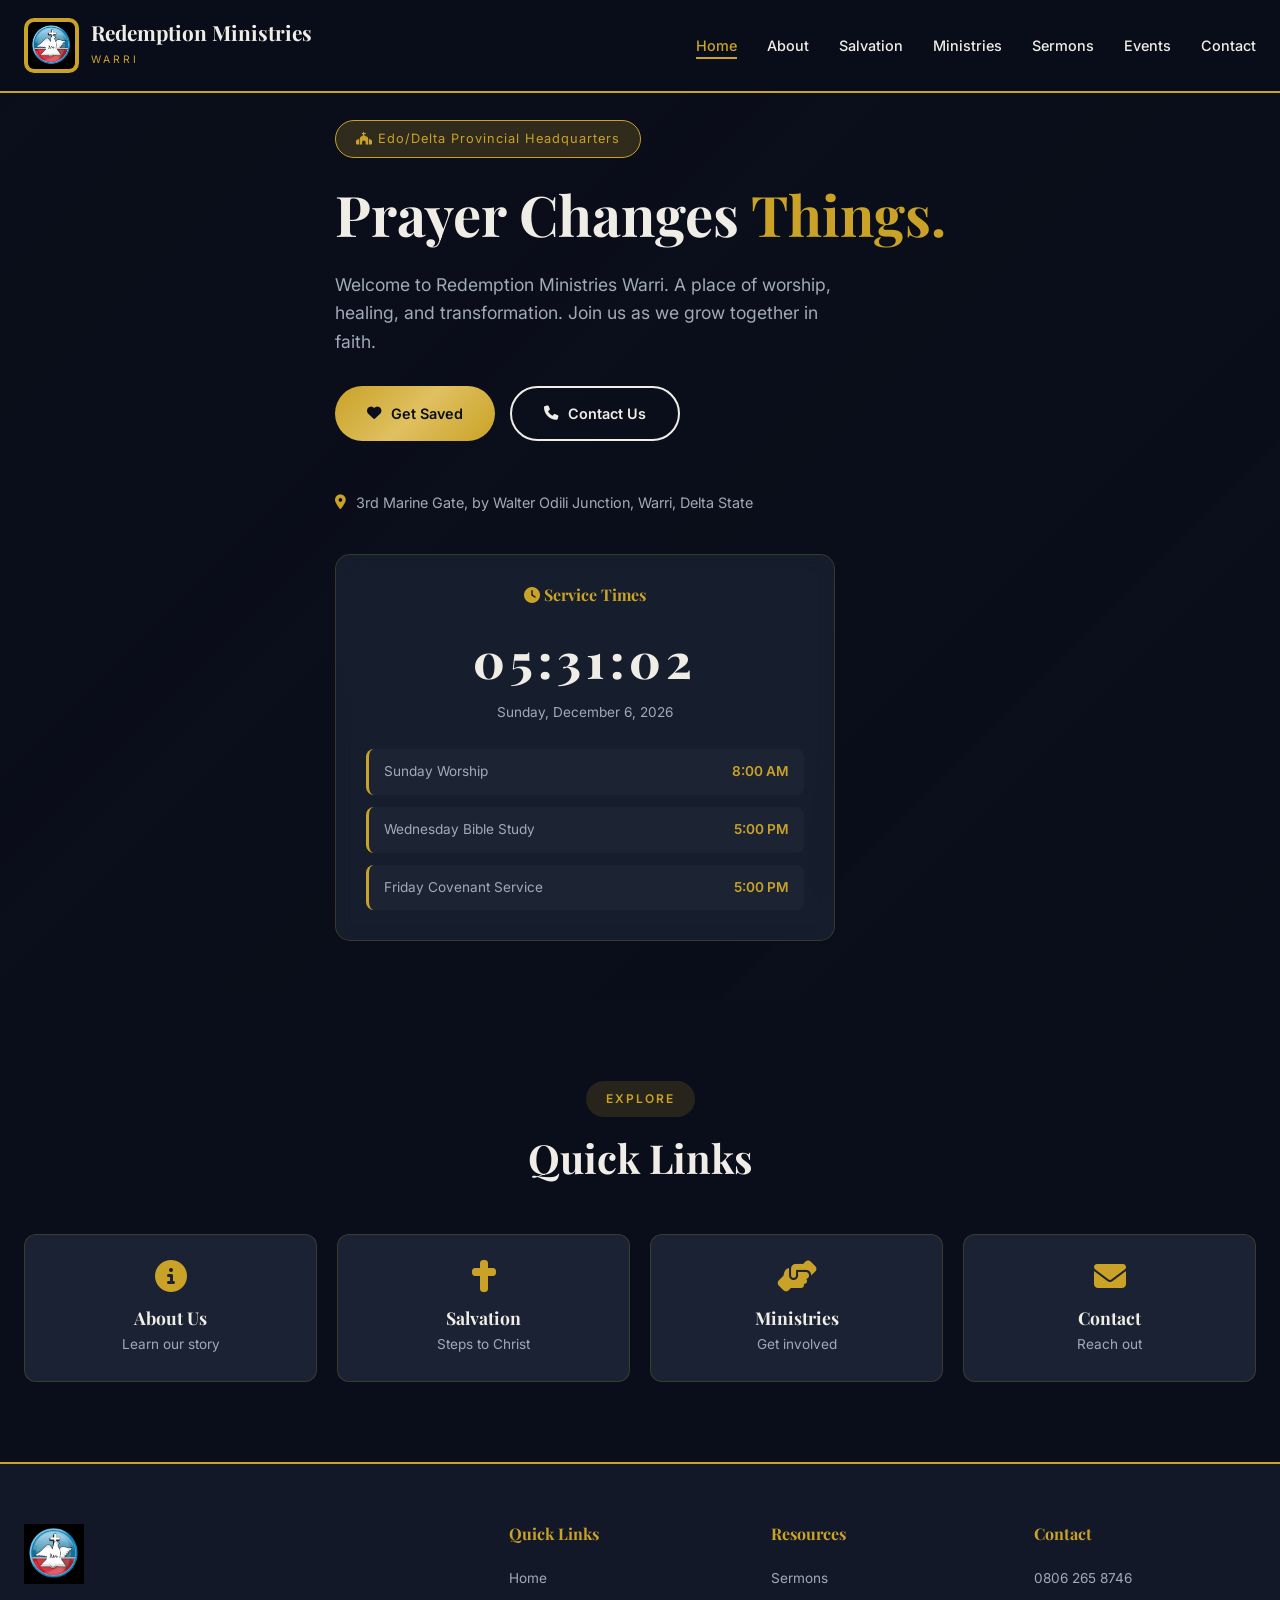
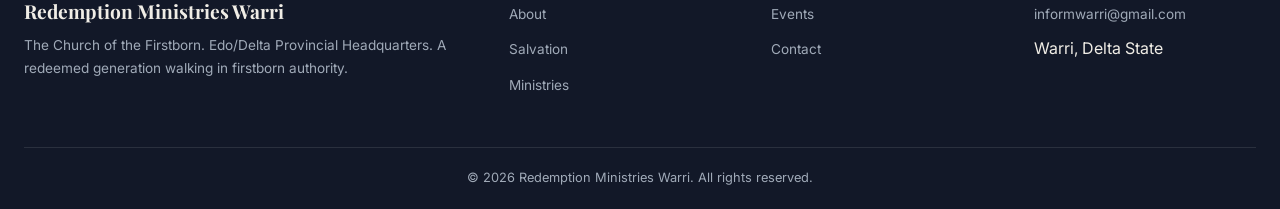
==== commit c4e42f08: "Update index.html" ====
--- a/index.html
+++ b/index.html
@@ -3,817 +3,199 @@
 <head>
     <meta charset="UTF-8">
     <meta name="viewport" content="width=device-width, initial-scale=1.0">
-    <title>Redemption Ministries Warri</title>
-    <meta name="description" content="Redemption Ministries Warri — Edo/Delta Provincial Headquarters. Church of the Firstborn.">
-    
-    <!-- Font Awesome -->
+    <title>Redemption Ministries Warri | Church of the Firstborn</title>
+    <meta name="description" content="Redemption Ministries Warri - Edo/Delta Provincial Headquarters. Prayer Changes Things.">
+    
     <link rel="stylesheet" href="https://cdnjs.cloudflare.com/ajax/libs/font-awesome/6.5.0/css/all.min.css">
-    
-    <!-- Google Fonts - Different from before -->
-    <link href="https://fonts.googleapis.com/css2?family=Poppins:wght@300;400;500;600;700&family=Merriweather:wght@300;400;700&display=swap" rel="stylesheet">
+    <link href="https://fonts.googleapis.com/css2?family=Playfair+Display:wght@400;600;700;800&family=Inter:wght@300;400;500;600;700&display=swap" rel="stylesheet">
+    <link rel="stylesheet" href="css/style.css">
     
     <style>
-        /* ==============================================
-           RESET
-           ============================================== */
-        * {
-            margin: 0;
-            padding: 0;
-            box-sizing: border-box;
-        }
-
-        /* ==============================================
-           VARIABLES - Simple
-           ============================================== */
-        :root {
-            --primary: #1a1a2e;
-            --secondary: #16213e;
-            --accent: #e94560;
-            --gold: #c9a227;
-            --light: #f5f5f5;
-            --white: #ffffff;
-            --dark: #0f0f23;
-            --gray: #888;
-            --light-gray: #eee;
-            --shadow: 0 2px 15px rgba(0,0,0,0.1);
-        }
-
-        /* ==============================================
-           GLOBAL
-           ============================================== */
-        body {
-            font-family: 'Poppins', sans-serif;
-            background: var(--primary);
-            color: var(--white);
-            line-height: 1.6;
-            overflow-x: hidden;
-        }
-
-        h1, h2, h3, h4 {
-            font-family: 'Merriweather', serif;
-        }
-
-        a {
-            text-decoration: none;
-            color: inherit;
-        }
-
-        ul {
-            list-style: none;
-        }
-
-        img {
-            max-width: 100%;
-            display: block;
-        }
-
-        /* ==============================================
-           BACKGROUND IMAGE
-           ============================================== */
-        .bg-overlay {
-            position: fixed;
-            top: 0;
-            left: 0;
-            width: 100%;
-            height: 100%;
-            background: linear-gradient(135deg, rgba(15,15,35,0.85), rgba(26,26,46,0.92)), 
-                        url('images/background.jpg') center/cover no-repeat;
-            z-index: -1;
-        }
-
-        /* ==============================================
-           NAVBAR - Clean
-           ============================================== */
-        .navbar {
-            position: fixed;
-            top: 0;
-            left: 0;
-            right: 0;
-            z-index: 1000;
-            background: rgba(15, 15, 35, 0.95);
-            backdrop-filter: blur(10px);
-            border-bottom: 2px solid var(--gold);
-            padding: 15px 0;
-            transition: all 0.3s ease;
-        }
-
-        .navbar.scrolled {
-            background: rgba(15, 15, 35, 1);
-            padding: 10px 0;
-            box-shadow: 0 5px 30px rgba(0,0,0,0.3);
-        }
-
-        .nav-container {
-            max-width: 1200px;
-            margin: 0 auto;
-            padding: 0 20px;
-            display: flex;
-            justify-content: space-between;
-            align-items: center;
-        }
-
-        .logo {
-            display: flex;
-            align-items: center;
-            gap: 12px;
-        }
-
-        .logo img {
-            width: 50px;
-            height: 50px;
-            object-fit: contain;
-            border-radius: 8px;
-            background: var(--gold);
-            padding: 3px;
-        }
-
-        .logo-text {
-            display: flex;
-            flex-direction: column;
-        }
-
-        .logo-text h1 {
-            font-size: 1.2rem;
-            font-weight: 700;
-            color: var(--white);
-            line-height: 1.2;
-        }
-
-        .logo-text span {
-            font-size: 0.65rem;
-            color: var(--gold);
-            letter-spacing: 2px;
-            text-transform: uppercase;
-        }
-
-        .nav-menu {
-            display: flex;
-            gap: 30px;
-            align-items: center;
-        }
-
-        .nav-menu a {
-            font-size: 0.9rem;
-            font-weight: 400;
-            color: var(--light);
-            transition: color 0.3s;
-            position: relative;
-        }
-
-        .nav-menu a:hover {
-            color: var(--gold);
-        }
-
-        .nav-menu a::after {
-            content: '';
-            position: absolute;
-            bottom: -5px;
-            left: 0;
-            width: 0;
-            height: 2px;
-            background: var(--gold);
-            transition: width 0.3s;
-        }
-
-        .nav-menu a:hover::after {
-            width: 100%;
-        }
-
-        .nav-toggle {
-            display: none;
-            font-size: 1.5rem;
-            cursor: pointer;
-            background: none;
-            border: none;
-            color: var(--white);
-        }
-
-        /* ==============================================
-           HERO SECTION
-           ============================================== */
         .hero {
             min-height: 100vh;
             display: flex;
             align-items: center;
-            padding: 100px 20px 50px;
-        }
-
+            padding: 120px 0 60px;
+            background: linear-gradient(135deg, rgba(10,14,26,0.9), rgba(10,14,26,0.7)), url('../images/hero-bg.jpg') center/cover no-repeat;
+        }
+        
         .hero-content {
-            max-width: 800px;
-            margin: 0 auto;
-            text-align: center;
-        }
-
+            max-width: 700px;
+        }
+        
         .hero-badge {
             display: inline-block;
             background: rgba(201, 162, 39, 0.2);
             border: 1px solid var(--gold);
             padding: 8px 20px;
-            border-radius: 50px;
-            font-size: 0.85rem;
-            color: var(--gold);
-            margin-bottom: 25px;
+            border-radius: 30px;
+            font-size: 0.8rem;
+            color: var(--gold);
+            margin-bottom: 20px;
             letter-spacing: 1px;
         }
-
+        
         .hero h1 {
             font-size: 3.5rem;
-            font-weight: 700;
-            line-height: 1.2;
             margin-bottom: 20px;
-            color: var(--white);
-        }
-
+        }
+        
         .hero h1 span {
             color: var(--gold);
         }
-
+        
         .hero p {
             font-size: 1.1rem;
-            color: rgba(255,255,255,0.8);
-            max-width: 600px;
-            margin: 0 auto 35px;
-            line-height: 1.8;
-        }
-
-        .hero-btns {
+            color: var(--text-muted);
+            max-width: 500px;
+            margin-bottom: 30px;
+        }
+        
+        .hero-buttons {
             display: flex;
             gap: 15px;
-            justify-content: center;
             flex-wrap: wrap;
-        }
-
-        .btn {
-            padding: 14px 32px;
-            border-radius: 5px;
-            font-weight: 500;
-            font-size: 0.95rem;
-            cursor: pointer;
-            transition: all 0.3s ease;
-            display: inline-flex;
+            margin-bottom: 50px;
+        }
+        
+        .hero-location {
+            display: flex;
             align-items: center;
             gap: 10px;
-            border: none;
-        }
-
-        .btn-primary {
-            background: var(--gold);
-            color: var(--dark);
-        }
-
-        .btn-primary:hover {
-            background: #b39020;
-            transform: translateY(-2px);
-            box-shadow: 0 5px 20px rgba(201,162,39,0.4);
-        }
-
-        .btn-outline {
-            background: transparent;
-            border: 2px solid var(--white);
-            color: var(--white);
-        }
-
-        .btn-outline:hover {
-            background: var(--white);
-            color: var(--dark);
-            transform: translateY(-2px);
-        }
-
-        .hero-location {
+            font-size: 0.9rem;
+            color: var(--text-muted);
+        }
+        
+        .hero-location i {
+            color: var(--gold);
+        }
+        
+        .clock-card {
+            background: rgba(26, 34, 51, 0.8);
+            border: 1px solid var(--border);
+            border-radius: 15px;
+            padding: 30px;
             margin-top: 40px;
-            display: flex;
-            align-items: center;
-            justify-content: center;
-            gap: 10px;
-            font-size: 0.9rem;
-            color: rgba(255,255,255,0.7);
-        }
-
-        .hero-location i {
-            color: var(--gold);
-        }
-
-        /* ==============================================
-           SERVICE CLOCK CARD
-           ============================================== */
-        .clock-card {
-            background: rgba(255,255,255,0.05);
-            border: 1px solid rgba(255,255,255,0.1);
-            border-radius: 12px;
-            padding: 30px;
-            margin-top: 50px;
-            max-width: 400px;
-            margin-left: auto;
-            margin-right: auto;
+            max-width: 500px;
             backdrop-filter: blur(10px);
         }
-
+        
         .clock-card h3 {
-            font-size: 1.1rem;
+            font-size: 1rem;
+            color: var(--gold);
             margin-bottom: 15px;
-            color: var(--gold);
             text-align: center;
         }
-
+        
         .clock-display {
             text-align: center;
-            font-size: 2.8rem;
-            font-weight: 700;
-            font-family: 'Merriweather', serif;
-            color: var(--white);
-            letter-spacing: 3px;
+            font-size: 3rem;
+            font-weight: 800;
+            font-family: 'Playfair Display', serif;
+            color: var(--text);
+            letter-spacing: 5px;
             margin-bottom: 5px;
         }
-
+        
         .clock-date {
             text-align: center;
             font-size: 0.85rem;
-            color: rgba(255,255,255,0.6);
-            margin-bottom: 20px;
-        }
-
+            color: var(--text-muted);
+            margin-bottom: 25px;
+        }
+        
         .service-times {
             display: grid;
-            gap: 10px;
-        }
-
+            gap: 12px;
+        }
+        
         .service-row {
             display: flex;
             justify-content: space-between;
-            padding: 10px 0;
-            border-bottom: 1px solid rgba(255,255,255,0.1);
+            padding: 12px 15px;
+            background: rgba(255,255,255,0.03);
+            border-radius: 8px;
+            border-left: 3px solid var(--gold);
+        }
+        
+        .service-label {
+            color: var(--text-muted);
             font-size: 0.85rem;
         }
-
-        .service-row:last-child {
-            border-bottom: none;
-        }
-
-        .service-label {
-            color: rgba(255,255,255,0.7);
-        }
-
+        
         .service-time {
             color: var(--gold);
-            font-weight: 500;
-        }
-
-        /* ==============================================
-           SECTIONS - Simple
-           ============================================== */
-        .section {
-            padding: 80px 20px;
-        }
-
-        .section-container {
-            max-width: 1100px;
-            margin: 0 auto;
-        }
-
-        .section-header {
+            font-weight: 600;
+            font-size: 0.85rem;
+        }
+        
+        .quick-links {
+            display: grid;
+            grid-template-columns: repeat(4, 1fr);
+            gap: 20px;
+            margin-top: 40px;
+        }
+        
+        .quick-link {
+            background: var(--card);
+            border-radius: 12px;
+            padding: 25px;
             text-align: center;
-            margin-bottom: 50px;
-        }
-
-        .section-tag {
-            display: inline-block;
-            background: rgba(201,162,39,0.15);
-            color: var(--gold);
-            padding: 6px 18px;
-            border-radius: 20px;
-            font-size: 0.75rem;
-            font-weight: 500;
-            text-transform: uppercase;
-            letter-spacing: 2px;
-            margin-bottom: 15px;
-        }
-
-        .section-header h2 {
-            font-size: 2.5rem;
-            margin-bottom: 15px;
-        }
-
-        .section-header p {
-            color: rgba(255,255,255,0.7);
-            max-width: 600px;
-            margin: 0 auto;
-            font-size: 0.95rem;
-        }
-
-        /* ==============================================
-           SALVATION CARDS
-           ============================================== */
-        .cards-grid {
-            display: grid;
-            grid-template-columns: repeat(auto-fit, minmax(280px, 1fr));
-            gap: 30px;
-        }
-
-        .card {
-            background: rgba(255,255,255,0.05);
-            border: 1px solid rgba(255,255,255,0.1);
-            border-radius: 12px;
-            padding: 35px 25px;
-            text-align: center;
-            transition: all 0.3s ease;
-        }
-
-        .card:hover {
+            border: 1px solid var(--border);
+            transition: all 0.3s;
+        }
+        
+        .quick-link:hover {
             transform: translateY(-5px);
             border-color: var(--gold);
-            background: rgba(255,255,255,0.08);
-        }
-
-        .card-icon {
-            width: 70px;
-            height: 70px;
-            margin: 0 auto 20px;
-            background: rgba(201,162,39,0.15);
-            border-radius: 50%;
-            display: flex;
-            align-items: center;
-            justify-content: center;
-            font-size: 1.8rem;
-            color: var(--gold);
-        }
-
-        .card h3 {
-            font-size: 1.3rem;
-            margin-bottom: 12px;
-        }
-
-        .card p {
-            font-size: 0.9rem;
-            color: rgba(255,255,255,0.7);
-            line-height: 1.7;
+        }
+        
+        .quick-link i {
+            font-size: 2rem;
+            color: var(--gold);
             margin-bottom: 15px;
         }
-
-        .card-verse {
-            font-size: 0.8rem;
-            font-style: italic;
-            color: var(--gold);
-            border-top: 1px solid rgba(255,255,255,0.1);
-            padding-top: 15px;
-        }
-
-        /* ==============================================
-           PILLARS SECTION
-           ============================================== */
-        .pillars-section {
-            background: rgba(255,255,255,0.02);
-            border-top: 1px solid rgba(255,255,255,0.05);
-            border-bottom: 1px solid rgba(255,255,255,0.05);
-        }
-
-        .pillar-card {
-            background: rgba(26,26,46,0.8);
-            border: 1px solid rgba(255,255,255,0.08);
-            border-radius: 12px;
-            padding: 30px;
-            position: relative;
-        }
-
-        .pillar-number {
-            position: absolute;
-            top: 10px;
-            right: 15px;
-            font-size: 3rem;
-            font-weight: 700;
-            color: rgba(255,255,255,0.05);
-            font-family: 'Merriweather', serif;
-        }
-
-        .pillar-card h3 {
+        
+        .quick-link h4 {
             font-size: 1.1rem;
-            margin-bottom: 10px;
-            display: flex;
-            align-items: center;
-            gap: 10px;
-        }
-
-        .pillar-card h3 i {
-            color: var(--gold);
-        }
-
-        .pillar-card p {
+            margin-bottom: 5px;
+        }
+        
+        .quick-link p {
             font-size: 0.85rem;
-            color: rgba(255,255,255,0.7);
-        }
-
-        /* ==============================================
-           TEACHINGS SECTION
-           ============================================== */
-        .teaching-card {
-            background: rgba(255,255,255,0.04);
-            border-radius: 10px;
-            padding: 25px;
-            border-left: 4px solid var(--gold);
-        }
-
-        .teaching-card h3 {
-            font-size: 1.1rem;
-            margin-bottom: 10px;
-        }
-
-        .teaching-card p {
-            font-size: 0.85rem;
-            color: rgba(255,255,255,0.7);
-            margin-bottom: 15px;
-        }
-
-        .teaching-link {
-            color: var(--gold);
-            font-size: 0.8rem;
-            font-weight: 500;
-        }
-
-        .teaching-link i {
-            margin-left: 5px;
-            font-size: 0.7rem;
-        }
-
-        /* ==============================================
-           CONTACT SECTION
-           ============================================== */
-        .contact-grid {
-            display: grid;
-            grid-template-columns: repeat(auto-fit, minmax(250px, 1fr));
-            gap: 20px;
-            margin-bottom: 50px;
-        }
-
-        .contact-box {
-            background: rgba(255,255,255,0.05);
-            padding: 30px;
-            border-radius: 10px;
-            text-align: center;
-            border: 1px solid rgba(255,255,255,0.08);
-        }
-
-        .contact-box i {
-            font-size: 2rem;
-            color: var(--gold);
-            margin-bottom: 15px;
-        }
-
-        .contact-box h4 {
-            font-size: 1rem;
-            margin-bottom: 10px;
-        }
-
-        .contact-box p {
-            font-size: 0.85rem;
-            color: rgba(255,255,255,0.7);
-        }
-
-        .contact-box a {
-            color: var(--gold);
-            font-size: 0.85rem;
-        }
-
-        .contact-box a:hover {
-            text-decoration: underline;
-        }
-
-        .newsletter-box {
-            background: rgba(255,255,255,0.05);
-            border: 1px solid rgba(255,255,255,0.1);
-            border-radius: 12px;
-            padding: 40px;
-            text-align: center;
-        }
-
-        .newsletter-box h3 {
-            margin-bottom: 10px;
-        }
-
-        .newsletter-box p {
-            font-size: 0.85rem;
-            color: rgba(255,255,255,0.7);
-            margin-bottom: 25px;
-        }
-
-        .newsletter-form {
-            display: flex;
-            max-width: 450px;
-            margin: 0 auto;
-            gap: 0;
-        }
-
-        .newsletter-form input {
-            flex: 1;
-            padding: 14px 20px;
-            border: none;
-            border-radius: 5px 0 0 5px;
-            font-size: 0.9rem;
-            background: rgba(255,255,255,0.9);
-            color: var(--dark);
-        }
-
-        .newsletter-form button {
-            padding: 14px 25px;
-            background: var(--gold);
-            border: none;
-            border-radius: 0 5px 5px 0;
-            font-weight: 500;
-            cursor: pointer;
-            font-size: 0.9rem;
-            transition: background 0.3s;
-        }
-
-        .newsletter-form button:hover {
-            background: #b39020;
-        }
-
-        /* ==============================================
-           FOOTER
-           ============================================== */
-        .footer {
-            background: var(--dark);
-            padding: 40px 20px;
-            border-top: 2px solid var(--gold);
-        }
-
-        .footer-content {
-            max-width: 1100px;
-            margin: 0 auto;
-            display: flex;
-            justify-content: space-between;
-            flex-wrap: wrap;
-            gap: 20px;
-        }
-
-        .footer-logo {
-            display: flex;
-            align-items: center;
-            gap: 10px;
-            margin-bottom: 15px;
-        }
-
-        .footer-logo img {
-            width: 40px;
-            height: 40px;
-            border-radius: 6px;
-            background: var(--gold);
-            padding: 2px;
-        }
-
-        .footer-logo h4 {
-            font-size: 1rem;
-        }
-
-        .footer-links {
-            display: flex;
-            gap: 40px;
-            flex-wrap: wrap;
-        }
-
-        .footer-links a {
-            font-size: 0.85rem;
-            color: rgba(255,255,255,0.8);
-        }
-
-        .footer-links a:hover {
-            color: var(--gold);
-        }
-
-        .footer-bottom {
-            text-align: center;
-            margin-top: 30px;
-            padding-top: 20px;
-            border-top: 1px solid rgba(255,255,255,0.1);
-            font-size: 0.8rem;
-            color: rgba(255,255,255,0.5);
-        }
-
-        /* ==============================================
-           ANIMATIONS
-           ============================================== */
-        @keyframes fadeInUp {
-            from {
-                opacity: 0;
-                transform: translateY(30px);
-            }
-            to {
-                opacity: 1;
-                transform: translateY(0);
-            }
-        }
-
-        .fade-in {
-            opacity: 0;
-            transform: translateY(30px);
-            transition: all 0.8s ease;
-        }
-
-        .fade-in.active {
-            opacity: 1;
-            transform: translateY(0);
-        }
-
-        /* ==============================================
-           RESPONSIVE
-           ============================================== */
+            color: var(--text-muted);
+        }
+        
         @media (max-width: 768px) {
-            .nav-menu {
-                display: none;
-                flex-direction: column;
-                position: absolute;
-                top: 70px;
-                left: 0;
-                right: 0;
-                background: var(--dark);
-                padding: 20px;
-                gap: 15px;
-            }
-
-            .nav-menu.open {
-                display: flex;
-            }
-
-            .nav-toggle {
-                display: block;
-            }
-
             .hero h1 {
                 font-size: 2.5rem;
             }
-
-            .clock-display {
-                font-size: 2.2rem;
+            
+            .quick-links {
+                grid-template-columns: 1fr;
             }
-
-            .section-header h2 {
-                font-size: 2rem;
-            }
-
-            .newsletter-form {
-                flex-direction: column;
-            }
-
-            .newsletter-form input,
-            .newsletter-form button {
-                border-radius: 5px;
-                width: 100%;
-            }
-        }
-
-        /* ==============================================
-           BACK TO TOP
-           ============================================== */
-        .back-to-top {
-            position: fixed;
-            bottom: 20px;
-            right: 20px;
-            width: 45px;
-            height: 45px;
-            background: var(--gold);
-            border-radius: 50%;
-            display: flex;
-            align-items: center;
-            justify-content: center;
-            cursor: pointer;
-            border: none;
-            color: var(--dark);
-            font-size: 1rem;
-            opacity: 0;
-            visibility: hidden;
-            transition: all 0.3s;
-            z-index: 999;
-        }
-
-        .back-to-top.show {
-            opacity: 1;
-            visibility: visible;
-        }
-
-        .back-to-top:hover {
-            transform: translateY(-3px);
         }
     </style>
 </head>
 <body>
 
-<!-- Background Overlay -->
-<div class="bg-overlay"></div>
-
-<!-- Navbar -->
 <nav class="navbar" id="navbar">
     <div class="nav-container">
-        <a href="#" class="logo">
-            <img src="images/logo.png" alt="Redemption Ministries Logo">
+        <a href="index" class="logo">
+            <img src="images/logo.png" alt="Redemption Ministries Warri Logo">
             <div class="logo-text">
                 <h1>Redemption Ministries</h1>
                 <span>Warri</span>
             </div>
         </a>
-        <ul class="nav-menu" id="navMenu">
-            <li><a href="#home">Home</a></li>
-            <li><a href="#salvation">Salvation</a></li>
-            <li><a href="#pillars">Pillars</a></li>
-            <li><a href="#teachings">Teachings</a></li>
-            <li><a href="#contact">Contact</a></li>
+        <ul class="nav-menu">
+            <li><a href="index" class="active">Home</a></li>
+            <li><a href="about">About</a></li>
+            <li><a href="salvation">Salvation</a></li>
+            <li><a href="ministries">Ministries</a></li>
+            <li><a href="sermons">Sermons</a></li>
+            <li><a href="events">Events</a></li>
+            <li><a href="contact">Contact</a></li>
         </ul>
         <button class="nav-toggle" id="navToggle">
             <i class="fas fa-bars"></i>
@@ -821,308 +203,157 @@
     </div>
 </nav>
 
-<!-- Hero Section -->
-<section class="hero" id="home">
-    <div class="hero-content fade-in">
-        <div class="hero-badge">
-            <i class="fas fa-church"></i> Edo/Delta Provincial Headquarters
-        </div>
-        <h1>Prayer Changes <span>Things.</span></h1>
-        <p>A redeemed generation, grounded in faith and the Word. Experience salvation, healing, and God's power at Redemption Ministries Warri.</p>
-        
-        <div class="hero-btns">
-            <a href="#salvation" class="btn btn-primary">
-                <i class="fas fa-heart"></i> Believe & Be Saved
-            </a>
-            <a href="#contact" class="btn btn-outline">
-                <i class="fas fa-phone"></i> Contact Us
-            </a>
-        </div>
-        
-        <div class="hero-location">
-            <i class="fas fa-map-marker-alt"></i>
-            <span>3rd Marine Gate, by Walter Odili Junction, Warri, Delta State</span>
-        </div>
-        
-        <!-- Clock Card -->
-        <div class="clock-card">
-            <h3><i class="fas fa-clock"></i> Next Service</h3>
-            <div class="clock-display" id="clock">--:--:--</div>
-            <div class="clock-date" id="date">Loading date...</div>
-            <div class="service-times">
-                <div class="service-row">
-                    <span class="service-label">Sunday Worship</span>
-                    <span class="service-time">8:00 AM</span>
-                </div>
-                <div class="service-row">
-                    <span class="service-label">Wednesday Bible Study</span>
-                    <span class="service-time">5:00 PM</span>
-                </div>
-                <div class="service-row">
-                    <span class="service-label">Friday Covenant Service</span>
-                    <span class="service-time">5:00 PM</span>
+<div class="mobile-menu" id="mobileMenu">
+    <a href="index" class="active">Home</a>
+    <a href="about">About</a>
+    <a href="salvation">Salvation</a>
+    <a href="ministries">Ministries</a>
+    <a href="sermons">Sermons</a>
+    <a href="events">Events</a>
+    <a href="contact">Contact</a>
+</div>
+
+<section class="hero">
+    <div class="container">
+        <div class="hero-content">
+            <div class="hero-badge">
+                <i class="fas fa-church"></i> Edo/Delta Provincial Headquarters
+            </div>
+            <h1>Prayer Changes <span>Things.</span></h1>
+            <p>Welcome to Redemption Ministries Warri. A place of worship, healing, and transformation. Join us as we grow together in faith.</p>
+            <div class="hero-buttons">
+                <a href="salvation" class="btn btn-primary">
+                    <i class="fas fa-heart"></i> Get Saved
+                </a>
+                <a href="contact" class="btn btn-outline">
+                    <i class="fas fa-phone"></i> Contact Us
+                </a>
+            </div>
+            <div class="hero-location">
+                <i class="fas fa-map-marker-alt"></i>
+                <span>3rd Marine Gate, by Walter Odili Junction, Warri, Delta State</span>
+            </div>
+            
+            <div class="clock-card">
+                <h3><i class="fas fa-clock"></i> Service Times</h3>
+                <div class="clock-display" id="clock">--:--:--</div>
+                <div class="clock-date" id="date">Loading date...</div>
+                <div class="service-times">
+                    <div class="service-row">
+                        <span class="service-label">Sunday Worship</span>
+                        <span class="service-time">8:00 AM</span>
+                    </div>
+                    <div class="service-row">
+                        <span class="service-label">Wednesday Bible Study</span>
+                        <span class="service-time">5:00 PM</span>
+                    </div>
+                    <div class="service-row">
+                        <span class="service-label">Friday Covenant Service</span>
+                        <span class="service-time">5:00 PM</span>
+                    </div>
                 </div>
             </div>
         </div>
     </div>
 </section>
 
-<!-- Salvation Section -->
-<section class="section" id="salvation">
-    <div class="section-container">
-        <div class="section-header fade-in">
-            <div class="section-tag">The Path</div>
-            <h2>Steps to Salvation</h2>
-            <p>Begin your journey with these foundational principles from Scripture.</p>
-        </div>
-        
-        <div class="cards-grid">
-            <div class="card fade-in">
-                <div class="card-icon">
-                    <i class="fas fa-cross"></i>
-                </div>
-                <h3>Believe</h3>
-                <p>"Believe on the Lord Jesus Christ, and thou shalt be saved."</p>
-                <div class="card-verse">— Acts 16:31</div>
-            </div>
-            
-            <div class="card fade-in">
-                <div class="card-icon">
-                    <i class="fas fa-heart"></i>
-                </div>
-                <h3>Repent</h3>
-                <p>"Repent therefore, and be converted, that your sins may be blotted out."</p>
-                <div class="card-verse">— Acts 3:19</div>
-            </div>
-            
-            <div class="card fade-in">
-                <div class="card-icon">
-                    <i class="fas fa-microphone-alt"></i>
-                </div>
-                <h3>Confess</h3>
-                <p>"If you confess with your mouth the Lord Jesus... you shall be saved."</p>
-                <div class="card-verse">— Romans 10:9-10</div>
-            </div>
+<section class="section">
+    <div class="container">
+        <div class="section-header">
+            <div class="section-tag">Explore</div>
+            <h2>Quick Links</h2>
+        </div>
+        <div class="quick-links">
+            <a href="about" class="quick-link">
+                <i class="fas fa-info-circle"></i>
+                <h4>About Us</h4>
+                <p>Learn our story</p>
+            </a>
+            <a href="salvation" class="quick-link">
+                <i class="fas fa-cross"></i>
+                <h4>Salvation</h4>
+                <p>Steps to Christ</p>
+            </a>
+            <a href="ministries" class="quick-link">
+                <i class="fas fa-hands-helping"></i>
+                <h4>Ministries</h4>
+                <p>Get involved</p>
+            </a>
+            <a href="contact" class="quick-link">
+                <i class="fas fa-envelope"></i>
+                <h4>Contact</h4>
+                <p>Reach out</p>
+            </a>
         </div>
     </div>
 </section>
 
-<!-- Pillars Section -->
-<section class="section pillars-section" id="pillars">
-    <div class="section-container">
-        <div class="section-header fade-in">
-            <div class="section-tag">Foundations</div>
-            <h2>Our Pillars</h2>
-            <p>Principles that guide our faith and practice.</p>
-        </div>
-        
-        <div class="cards-grid">
-            <div class="pillar-card fade-in">
-                <div class="pillar-number">01</div>
-                <h3><i class="fas fa-book-open"></i> Knowing the Word</h3>
-                <p>"If ye abide in me, and my words abide in you... you shall ask what ye will, and it shall be done unto you." — John 15:7</p>
-            </div>
-            
-            <div class="pillar-card fade-in">
-                <div class="pillar-number">02</div>
-                <h3><i class="fas fa-pray"></i> Persistent Prayer</h3>
-                <p>"Pray without ceasing." — 1 Thessalonians 5:17. Through Dominion Night and Hear My Cry, lives are transformed.</p>
-            </div>
-            
-            <div class="pillar-card fade-in">
-                <div class="pillar-number">03</div>
-                <h3><i class="fas fa-hand-holding-heart"></i> Faith & Obedience</h3>
-                <p>Faith without works is dead. Walking in obedience unlocks God's promises.</p>
-            </div>
-        </div>
-    </div>
-</section>
-
-<!-- Teachings Section -->
-<section class="section" id="teachings">
-    <div class="section-container">
-        <div class="section-header fade-in">
-            <div class="section-tag">Word</div>
-            <h2>Major Teachings</h2>
-            <p>Build your faith with these teachings.</p>
-        </div>
-        
-        <div class="cards-grid">
-            <div class="teaching-card fade-in">
-                <h3><i class="fas fa-chalkboard"></i> Sermons & Logos Hour</h3>
-                <p>Messages that build faith, plus in-depth Bible Study teachings for spiritual growth.</p>
-                <a href="#" class="teaching-link">Learn More <i class="fas fa-arrow-right"></i></a>
-            </div>
-            
-            <div class="teaching-card fade-in">
-                <h3><i class="fas fa-gem"></i> Timeless Godly Principles</h3>
-                <p>Biblical patterns for living a life that exceeds expectations and glorifies God.</p>
-                <a href="#" class="teaching-link">Learn More <i class="fas fa-arrow-right"></i></a>
-            </div>
-            
-            <div class="teaching-card fade-in">
-                <h3><i class="fas fa-shield"></i> Spiritual Disciplines</h3>
-                <p>Fasting, meditation, and holiness as pathways to deeper communion with God.</p>
-                <a href="#" class="teaching-link">Learn More <i class="fas fa-arrow-right"></i></a>
-            </div>
-        </div>
-    </div>
-</section>
-
-<!-- Contact Section -->
-<section class="section" id="contact">
-    <div class="section-container">
-        <div class="section-header fade-in">
-            <div class="section-tag">Connect</div>
-            <h2>Get In Touch</h2>
-            <p>We'd love to hear from you.</p>
-        </div>
-        
-        <div class="contact-grid">
-            <div class="contact-box fade-in">
-                <i class="fas fa-church"></i>
-                <h4>Headquarters</h4>
-                <p>3rd Marine Gate, by Walter Odili Junction<br>Warri, Delta State</p>
-            </div>
-            
-            <div class="contact-box fade-in">
-                <i class="fas fa-phone"></i>
-                <h4>Phone</h4>
-                <p><a href="tel:+2348062658746">0806 265 8746</a></p>
-                <h4 style="margin-top:15px;"><i class="fas fa-envelope"></i> Email</h4>
-                <p><a href="mailto:informwarri@gmail.com">informwarri@gmail.com</a></p>
-            </div>
-            
-            <div class="contact-box fade-in">
-                <i class="fas fa-clock"></i>
-                <h4>Service Times</h4>
-                <p>Sunday: 8:00 AM<br>Wednesday: 5:00 PM<br>Friday: 5:00 PM</p>
-            </div>
-        </div>
-        
-        <div class="newsletter-box fade-in">
-            <h3>Subscribe to Updates</h3>
-            <p>Get prayer points and ministry news.</p>
-            <form class="newsletter-form" id="newsletterForm">
-                <input type="email" placeholder="Your email address" required>
-                <button type="submit">Subscribe</button>
-            </form>
-        </div>
-    </div>
-</section>
-
-<!-- Footer -->
 <footer class="footer">
-    <div class="footer-content">
-        <div>
-            <div class="footer-logo">
-                <img src="images/logo.png" alt="Logo">
-                <h4>Redemption Ministries</h4>
-            </div>
-            <p style="font-size:0.8rem; color:rgba(255,255,255,0.6);">The Church of the Firstborn</p>
-        </div>
-        <div class="footer-links">
-            <a href="#home">Home</a>
-            <a href="#salvation">Salvation</a>
-            <a href="#contact">Contact</a>
-        </div>
-    </div>
-    <div class="footer-bottom">
-        <p>© 2026 Redemption Ministries Warri · The Church of the Firstborn</p>
+    <div class="container">
+        <div class="footer-grid">
+            <div class="footer-brand">
+                <img src="images/logo.png" alt="Redemption Ministries Warri">
+                <h3>Redemption Ministries Warri</h3>
+                <p>The Church of the Firstborn. Edo/Delta Provincial Headquarters. A redeemed generation walking in firstborn authority.</p>
+            </div>
+            <div class="footer-links">
+                <h4>Quick Links</h4>
+                <ul>
+                    <li><a href="index">Home</a></li>
+                    <li><a href="about">About</a></li>
+                    <li><a href="salvation">Salvation</a></li>
+                    <li><a href="ministries">Ministries</a></li>
+                </ul>
+            </div>
+            <div class="footer-links">
+                <h4>Resources</h4>
+                <ul>
+                    <li><a href="sermons">Sermons</a></li>
+                    <li><a href="events">Events</a></li>
+                    <li><a href="contact">Contact</a></li>
+                </ul>
+            </div>
+            <div class="footer-links">
+                <h4>Contact</h4>
+                <ul>
+                    <li><a href="tel:+2348062658746">0806 265 8746</a></li>
+                    <li><a href="mailto:informwarri@gmail.com">informwarri@gmail.com</a></li>
+                    <li>Warri, Delta State</li>
+                </ul>
+            </div>
+        </div>
+        <div class="footer-bottom">
+            <p>&copy; 2026 Redemption Ministries Warri. All rights reserved.</p>
+        </div>
     </div>
 </footer>
 
-<!-- Back to top -->
-<button class="back-to-top" id="backToTop">
-    <i class="fas fa-chevron-up"></i>
-</button>
-
-<!-- Scripts -->
 <script>
-    // NAVBAR SCROLL
     const navbar = document.getElementById('navbar');
     window.addEventListener('scroll', function() {
-        if (window.scrollY > 50) {
-            navbar.classList.add('scrolled');
-        } else {
-            navbar.classList.remove('scrolled');
-        }
+        if (window.scrollY > 50) navbar.classList.add('scrolled');
+        else navbar.classList.remove('scrolled');
     });
-
-    // MOBILE MENU
+    
     const navToggle = document.getElementById('navToggle');
-    const navMenu = document.getElementById('navMenu');
-    
+    const mobileMenu = document.getElementById('mobileMenu');
     navToggle.addEventListener('click', function() {
-        navMenu.classList.toggle('open');
-        const icon = navToggle.querySelector('i');
-        if (navMenu.classList.contains('open')) {
-            icon.className = 'fas fa-times';
-        } else {
-            icon.className = 'fas fa-bars';
-        }
+        mobileMenu.classList.toggle('open');
     });
-
-    // CLOSE MENU ON CLICK
-    navMenu.querySelectorAll('a').forEach(link => {
-        link.addEventListener('click', function() {
-            navMenu.classList.remove('open');
-            navToggle.querySelector('i').className = 'fas fa-bars';
-        });
-    });
-
-    // LIVE CLOCK
+    
     function updateClock() {
         const now = new Date();
-        const clockEl = document.getElementById('clock');
-        const dateEl = document.getElementById('date');
-        
         const hours = String(now.getHours()).padStart(2, '0');
         const minutes = String(now.getMinutes()).padStart(2, '0');
         const seconds = String(now.getSeconds()).padStart(2, '0');
-        
-        clockEl.textContent = `${hours}:${minutes}:${seconds}`;
+        document.getElementById('clock').textContent = hours + ':' + minutes + ':' + seconds;
         
         const options = { weekday: 'long', year: 'numeric', month: 'long', day: 'numeric' };
-        dateEl.textContent = now.toLocaleDateString('en-US', options);
+        document.getElementById('date').textContent = now.toLocaleDateString('en-US', options);
     }
     
     setInterval(updateClock, 1000);
     updateClock();
-
-    // FADE IN ANIMATIONS
-    const fadeElements = document.querySelectorAll('.fade-in');
-    const observer = new IntersectionObserver((entries) => {
-        entries.forEach(entry => {
-            if (entry.isIntersecting) {
-                entry.target.classList.add('active');
-            }
-        });
-    }, { threshold: 0.1 });
-    
-    fadeElements.forEach(el => observer.observe(el));
-
-    // NEWSLETTER FORM
-    const newsletterForm = document.getElementById('newsletterForm');
-    newsletterForm.addEventListener('submit', function(e) {
-        e.preventDefault();
-        alert('Thank you for subscribing!');
-        this.reset();
-    });
-
-    // BACK TO TOP
-    const backToTop = document.getElementById('backToTop');
-    window.addEventListener('scroll', function() {
-        if (window.scrollY > 400) {
-            backToTop.classList.add('show');
-        } else {
-            backToTop.classList.remove('show');
-        }
-    });
-    
-    backToTop.addEventListener('click', function() {
-        window.scrollTo({ top: 0, behavior: 'smooth' });
-    });
 </script>
 
 </body>
--- a/css/style.css
+++ b/css/style.css
@@ -0,0 +1,381 @@
+/* ==============================================
+   REDEMPTION MINISTRIES WARRI - PROFESSIONAL CSS
+   ============================================== */
+
+/* RESET */
+* {
+    margin: 0;
+    padding: 0;
+    box-sizing: border-box;
+}
+
+/* VARIABLES */
+:root {
+    --primary: #0a0e1a;
+    --secondary: #121828;
+    --card: #1a2233;
+    --gold: #c9a227;
+    --gold-light: #e0c060;
+    --gold-dark: #a8892b;
+    --text: #f0ede6;
+    --text-muted: #a0aab8;
+    --border: rgba(201, 162, 39, 0.2);
+    --shadow: 0 10px 40px rgba(0,0,0,0.3);
+    --gradient: linear-gradient(135deg, #c9a227, #e0c060, #c9a227);
+}
+
+body {
+    font-family: 'Inter', sans-serif;
+    background: var(--primary);
+    color: var(--text);
+    line-height: 1.6;
+    overflow-x: hidden;
+}
+
+h1, h2, h3, h4 {
+    font-family: 'Playfair Display', serif;
+    font-weight: 700;
+    line-height: 1.3;
+}
+
+a {
+    text-decoration: none;
+    color: inherit;
+    transition: all 0.3s ease;
+}
+
+ul {
+    list-style: none;
+}
+
+img {
+    max-width: 100%;
+    display: block;
+}
+
+.container {
+    max-width: 1300px;
+    margin: 0 auto;
+    padding: 0 24px;
+}
+
+/* NAVBAR */
+.navbar {
+    position: fixed;
+    top: 0;
+    left: 0;
+    right: 0;
+    z-index: 1000;
+    background: rgba(10, 14, 26, 0.95);
+    backdrop-filter: blur(20px);
+    border-bottom: 2px solid var(--gold);
+    padding: 18px 0;
+    transition: all 0.3s ease;
+}
+
+.navbar.scrolled {
+    padding: 10px 0;
+    box-shadow: 0 10px 30px rgba(0,0,0,0.3);
+}
+
+.nav-container {
+    max-width: 1300px;
+    margin: 0 auto;
+    padding: 0 24px;
+    display: flex;
+    justify-content: space-between;
+    align-items: center;
+}
+
+.logo {
+    display: flex;
+    align-items: center;
+    gap: 12px;
+}
+
+.logo img {
+    width: 55px;
+    height: 55px;
+    object-fit: contain;
+    border-radius: 10px;
+    background: var(--gold);
+    padding: 4px;
+}
+
+.logo-text h1 {
+    font-size: 1.3rem;
+    color: var(--text);
+    line-height: 1.2;
+}
+
+.logo-text span {
+    font-size: 0.65rem;
+    color: var(--gold);
+    letter-spacing: 3px;
+    text-transform: uppercase;
+}
+
+.nav-menu {
+    display: flex;
+    gap: 30px;
+    align-items: center;
+}
+
+.nav-menu a {
+    font-size: 0.9rem;
+    font-weight: 500;
+    color: var(--text);
+    position: relative;
+    padding: 5px 0;
+}
+
+.nav-menu a::after {
+    content: '';
+    position: absolute;
+    bottom: 0;
+    left: 0;
+    width: 0;
+    height: 2px;
+    background: var(--gold);
+    transition: width 0.3s;
+}
+
+.nav-menu a:hover {
+    color: var(--gold);
+}
+
+.nav-menu a:hover::after {
+    width: 100%;
+}
+
+.nav-menu a.active {
+    color: var(--gold);
+}
+
+.nav-menu a.active::after {
+    width: 100%;
+}
+
+.nav-toggle {
+    display: none;
+    font-size: 1.5rem;
+    cursor: pointer;
+    background: none;
+    border: none;
+    color: var(--text);
+}
+
+/* MOBILE MENU */
+.mobile-menu {
+    position: fixed;
+    top: 80px;
+    left: 0;
+    right: 0;
+    background: var(--secondary);
+    padding: 20px;
+    border-bottom: 2px solid var(--gold);
+    display: none;
+    flex-direction: column;
+    gap: 15px;
+    z-index: 999;
+}
+
+.mobile-menu.open {
+    display: flex;
+}
+
+.mobile-menu a {
+    font-size: 1rem;
+    padding: 12px 15px;
+    border-radius: 8px;
+    transition: all 0.3s;
+}
+
+.mobile-menu a:hover,
+.mobile-menu a.active {
+    background: var(--card);
+    color: var(--gold);
+}
+
+/* BUTTONS */
+.btn {
+    display: inline-flex;
+    align-items: center;
+    gap: 10px;
+    padding: 14px 32px;
+    border-radius: 50px;
+    font-weight: 600;
+    font-size: 0.9rem;
+    cursor: pointer;
+    transition: all 0.3s;
+    border: none;
+}
+
+.btn-primary {
+    background: var(--gradient);
+    color: var(--primary);
+}
+
+.btn-primary:hover {
+    transform: translateY(-2px);
+    box-shadow: 0 10px 30px rgba(201, 162, 39, 0.4);
+}
+
+.btn-outline {
+    background: transparent;
+    border: 2px solid var(--text);
+    color: var(--text);
+}
+
+.btn-outline:hover {
+    border-color: var(--gold);
+    color: var(--gold);
+    transform: translateY(-2px);
+}
+
+/* SECTIONS */
+.section {
+    padding: 80px 0;
+}
+
+.section-alt {
+    background: var(--secondary);
+}
+
+.section-header {
+    text-align: center;
+    margin-bottom: 50px;
+}
+
+.section-tag {
+    display: inline-block;
+    background: rgba(201, 162, 39, 0.15);
+    color: var(--gold);
+    padding: 8px 20px;
+    border-radius: 30px;
+    font-size: 0.75rem;
+    font-weight: 600;
+    text-transform: uppercase;
+    letter-spacing: 2px;
+    margin-bottom: 15px;
+}
+
+.section-header h2 {
+    font-size: 2.5rem;
+    margin-bottom: 15px;
+}
+
+.section-header p {
+    color: var(--text-muted);
+    max-width: 650px;
+    margin: 0 auto;
+    font-size: 0.95rem;
+}
+
+/* PAGE HEADER (for inner pages) */
+.page-header {
+    padding: 150px 0 60px;
+    background: linear-gradient(135deg, rgba(10,14,26,0.9), rgba(10,14,26,0.7)), url('../images/hero-bg.jpg') center/cover no-repeat;
+    text-align: center;
+}
+
+.page-header h1 {
+    font-size: 3rem;
+    margin-bottom: 15px;
+}
+
+.page-header p {
+    color: var(--text-muted);
+    font-size: 1.1rem;
+}
+
+/* FOOTER */
+.footer {
+    background: var(--secondary);
+    border-top: 2px solid var(--gold);
+    padding: 60px 0 20px;
+}
+
+.footer-grid {
+    display: grid;
+    grid-template-columns: 2fr 1fr 1fr 1fr;
+    gap: 40px;
+    margin-bottom: 40px;
+}
+
+.footer-brand img {
+    width: 60px;
+    height: 60px;
+    margin-bottom: 15px;
+}
+
+.footer-brand h3 {
+    font-size: 1.2rem;
+    margin-bottom: 10px;
+}
+
+.footer-brand p {
+    color: var(--text-muted);
+    font-size: 0.85rem;
+    line-height: 1.7;
+}
+
+.footer-links h4 {
+    font-size: 1rem;
+    margin-bottom: 20px;
+    color: var(--gold);
+}
+
+.footer-links ul li {
+    margin-bottom: 10px;
+}
+
+.footer-links ul li a {
+    color: var(--text-muted);
+    font-size: 0.85rem;
+}
+
+.footer-links ul li a:hover {
+    color: var(--gold);
+}
+
+.footer-bottom {
+    border-top: 1px solid rgba(255,255,255,0.1);
+    padding-top: 20px;
+    text-align: center;
+    font-size: 0.8rem;
+    color: var(--text-muted);
+}
+
+/* RESPONSIVE */
+@media (max-width: 992px) {
+    .footer-grid {
+        grid-template-columns: 1fr 1fr;
+    }
+}
+
+@media (max-width: 768px) {
+    .nav-menu {
+        display: none;
+    }
+    
+    .nav-toggle {
+        display: block;
+    }
+    
+    .section {
+        padding: 50px 0;
+    }
+    
+    .section-header h2 {
+        font-size: 2rem;
+    }
+    
+    .page-header h1 {
+        font-size: 2rem;
+    }
+    
+    .footer-grid {
+        grid-template-columns: 1fr;
+    }
+}
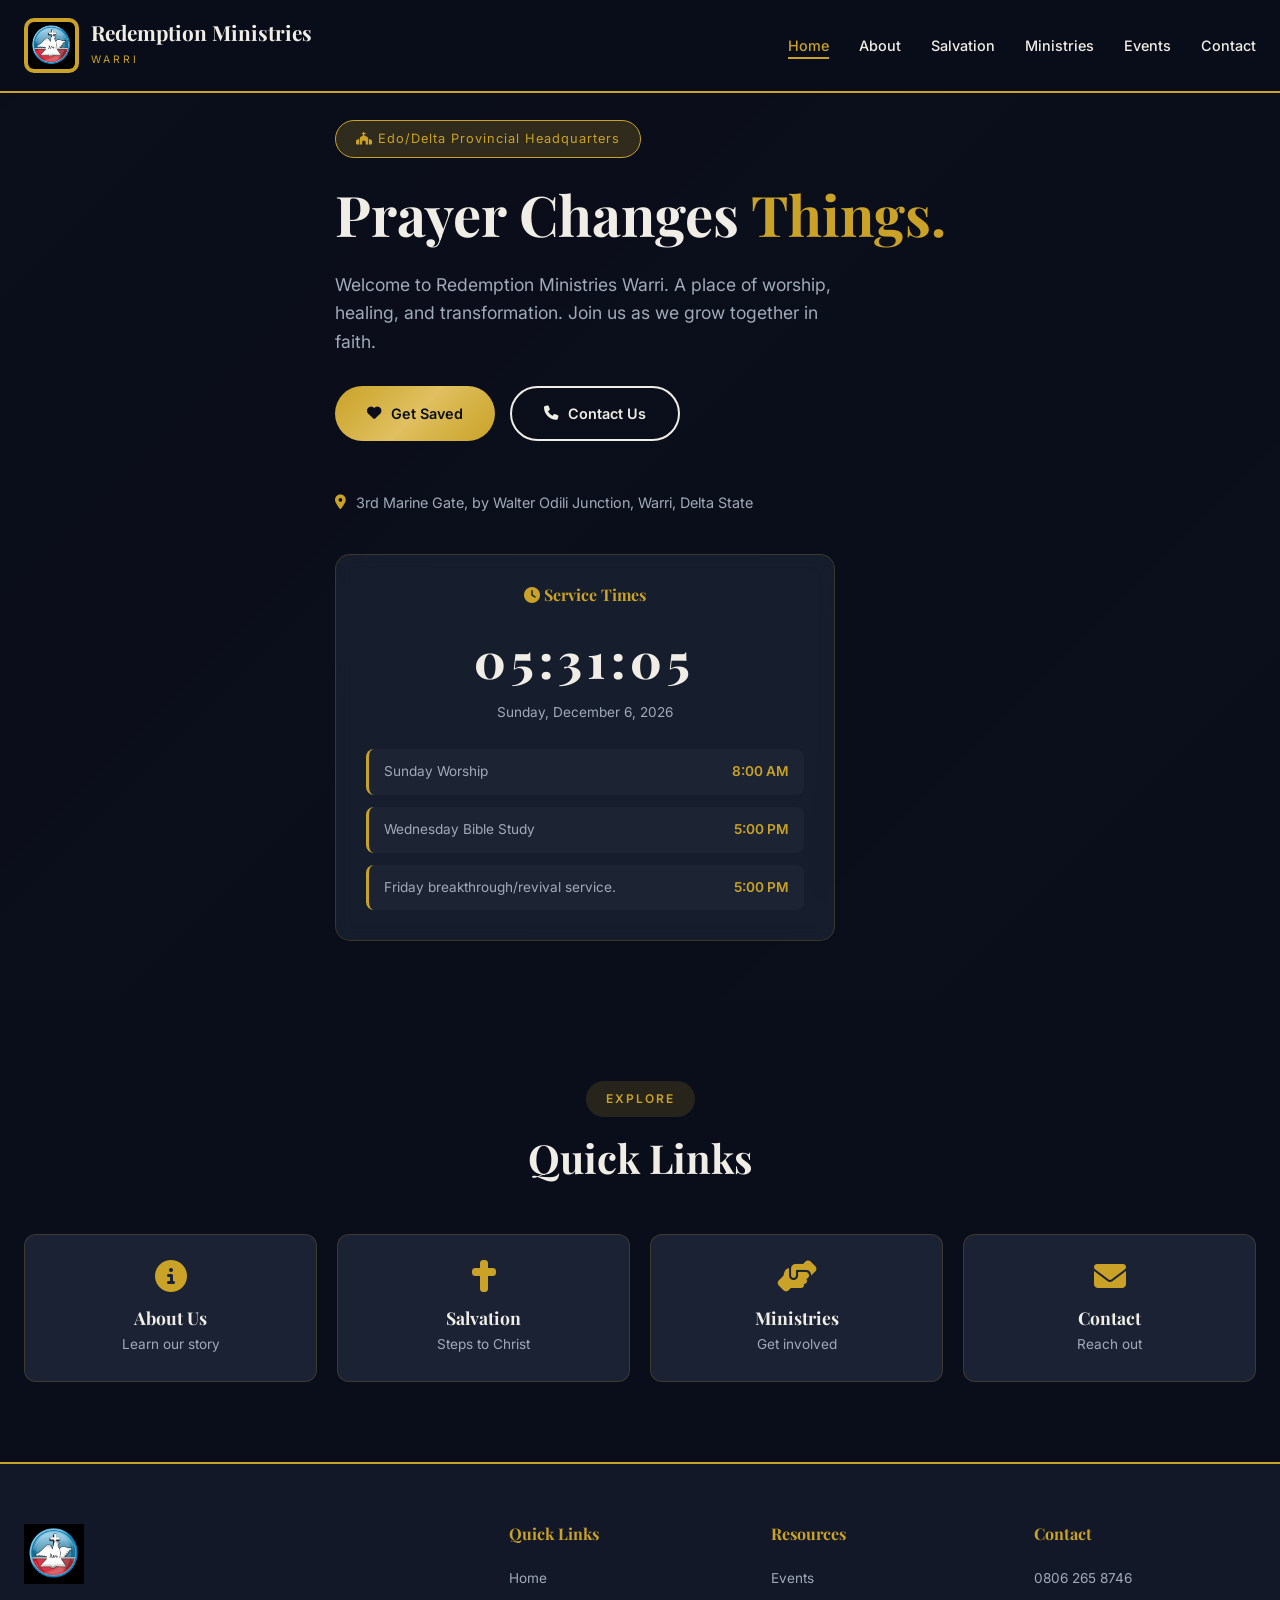
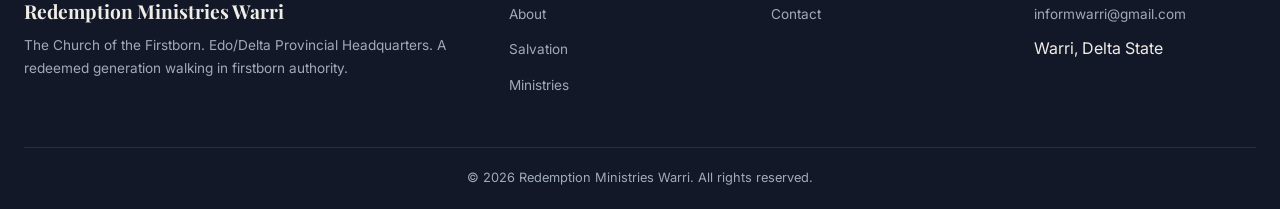
==== commit 93b2c1ee: "Remove 'Sermons' links from navigation and footer" ====
--- a/index.html
+++ b/index.html
@@ -193,7 +193,7 @@
             <li><a href="about">About</a></li>
             <li><a href="salvation">Salvation</a></li>
             <li><a href="ministries">Ministries</a></li>
-            <li><a href="sermons">Sermons</a></li>
+            
             <li><a href="events">Events</a></li>
             <li><a href="contact">Contact</a></li>
         </ul>
@@ -208,7 +208,7 @@
     <a href="about">About</a>
     <a href="salvation">Salvation</a>
     <a href="ministries">Ministries</a>
-    <a href="sermons">Sermons</a>
+    
     <a href="events">Events</a>
     <a href="contact">Contact</a>
 </div>
@@ -248,7 +248,7 @@
                         <span class="service-time">5:00 PM</span>
                     </div>
                     <div class="service-row">
-                        <span class="service-label">Friday Covenant Service</span>
+                        <span class="service-label">Friday breakthrough/revival service.</span>
                         <span class="service-time">5:00 PM</span>
                     </div>
                 </div>
@@ -308,7 +308,7 @@
             <div class="footer-links">
                 <h4>Resources</h4>
                 <ul>
-                    <li><a href="sermons">Sermons</a></li>
+                    
                     <li><a href="events">Events</a></li>
                     <li><a href="contact">Contact</a></li>
                 </ul>
@@ -357,4 +357,4 @@
 </script>
 
 </body>
-</html>+</html>
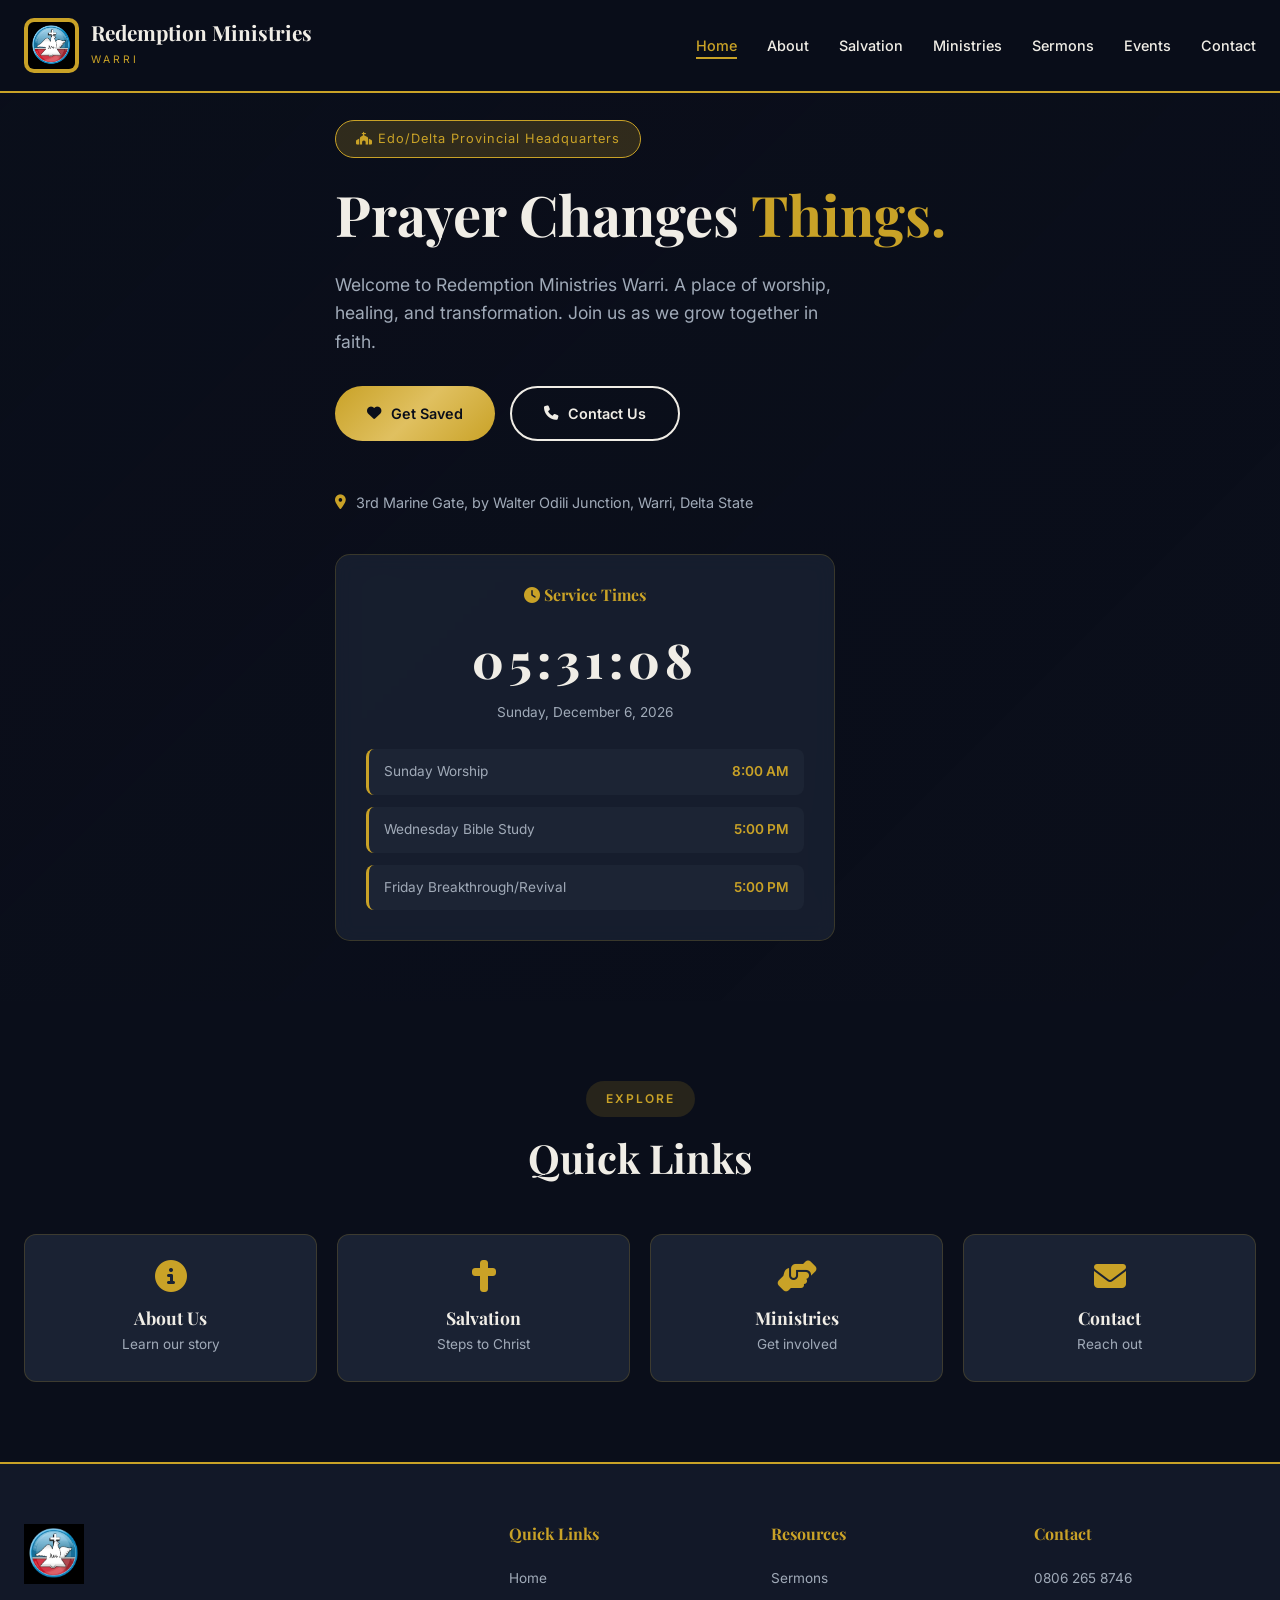
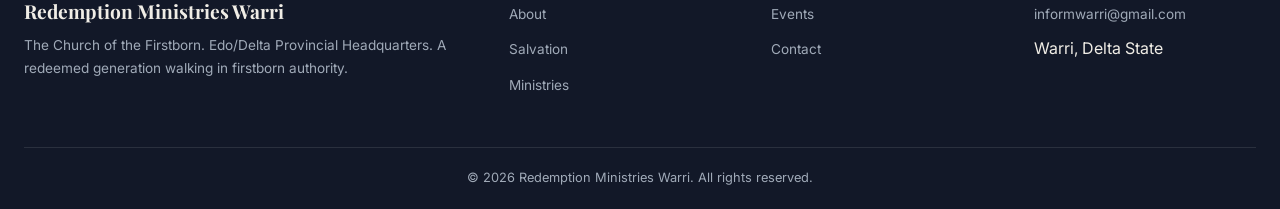
==== commit 4fb4f137: "Fix hero image path and update navigation links Updated the hero background image path and added mis" ====
--- a/index.html
+++ b/index.html
@@ -6,8 +6,13 @@
     <title>Redemption Ministries Warri | Church of the Firstborn</title>
     <meta name="description" content="Redemption Ministries Warri - Edo/Delta Provincial Headquarters. Prayer Changes Things.">
     
+    <!-- Font Awesome -->
     <link rel="stylesheet" href="https://cdnjs.cloudflare.com/ajax/libs/font-awesome/6.5.0/css/all.min.css">
+    
+    <!-- Google Fonts -->
     <link href="https://fonts.googleapis.com/css2?family=Playfair+Display:wght@400;600;700;800&family=Inter:wght@300;400;500;600;700&display=swap" rel="stylesheet">
+    
+    <!-- CSS -->
     <link rel="stylesheet" href="css/style.css">
     
     <style>
@@ -16,7 +21,7 @@
             display: flex;
             align-items: center;
             padding: 120px 0 60px;
-            background: linear-gradient(135deg, rgba(10,14,26,0.9), rgba(10,14,26,0.7)), url('../images/hero-bg.jpg') center/cover no-repeat;
+            background: linear-gradient(135deg, rgba(10,14,26,0.9), rgba(10,14,26,0.7)), url('images/hero-bg.jpg') center/cover no-repeat;
         }
         
         .hero-content {
@@ -193,7 +198,7 @@
             <li><a href="about">About</a></li>
             <li><a href="salvation">Salvation</a></li>
             <li><a href="ministries">Ministries</a></li>
-            
+            <li><a href="sermons">Sermons</a></li>
             <li><a href="events">Events</a></li>
             <li><a href="contact">Contact</a></li>
         </ul>
@@ -208,7 +213,7 @@
     <a href="about">About</a>
     <a href="salvation">Salvation</a>
     <a href="ministries">Ministries</a>
-    
+    <a href="sermons">Sermons</a>
     <a href="events">Events</a>
     <a href="contact">Contact</a>
 </div>
@@ -234,6 +239,7 @@
                 <span>3rd Marine Gate, by Walter Odili Junction, Warri, Delta State</span>
             </div>
             
+            <!-- CLOCK CARD -->
             <div class="clock-card">
                 <h3><i class="fas fa-clock"></i> Service Times</h3>
                 <div class="clock-display" id="clock">--:--:--</div>
@@ -248,7 +254,7 @@
                         <span class="service-time">5:00 PM</span>
                     </div>
                     <div class="service-row">
-                        <span class="service-label">Friday breakthrough/revival service.</span>
+                        <span class="service-label">Friday Breakthrough/Revival</span>
                         <span class="service-time">5:00 PM</span>
                     </div>
                 </div>
@@ -308,7 +314,7 @@
             <div class="footer-links">
                 <h4>Resources</h4>
                 <ul>
-                    
+                    <li><a href="sermons">Sermons</a></li>
                     <li><a href="events">Events</a></li>
                     <li><a href="contact">Contact</a></li>
                 </ul>
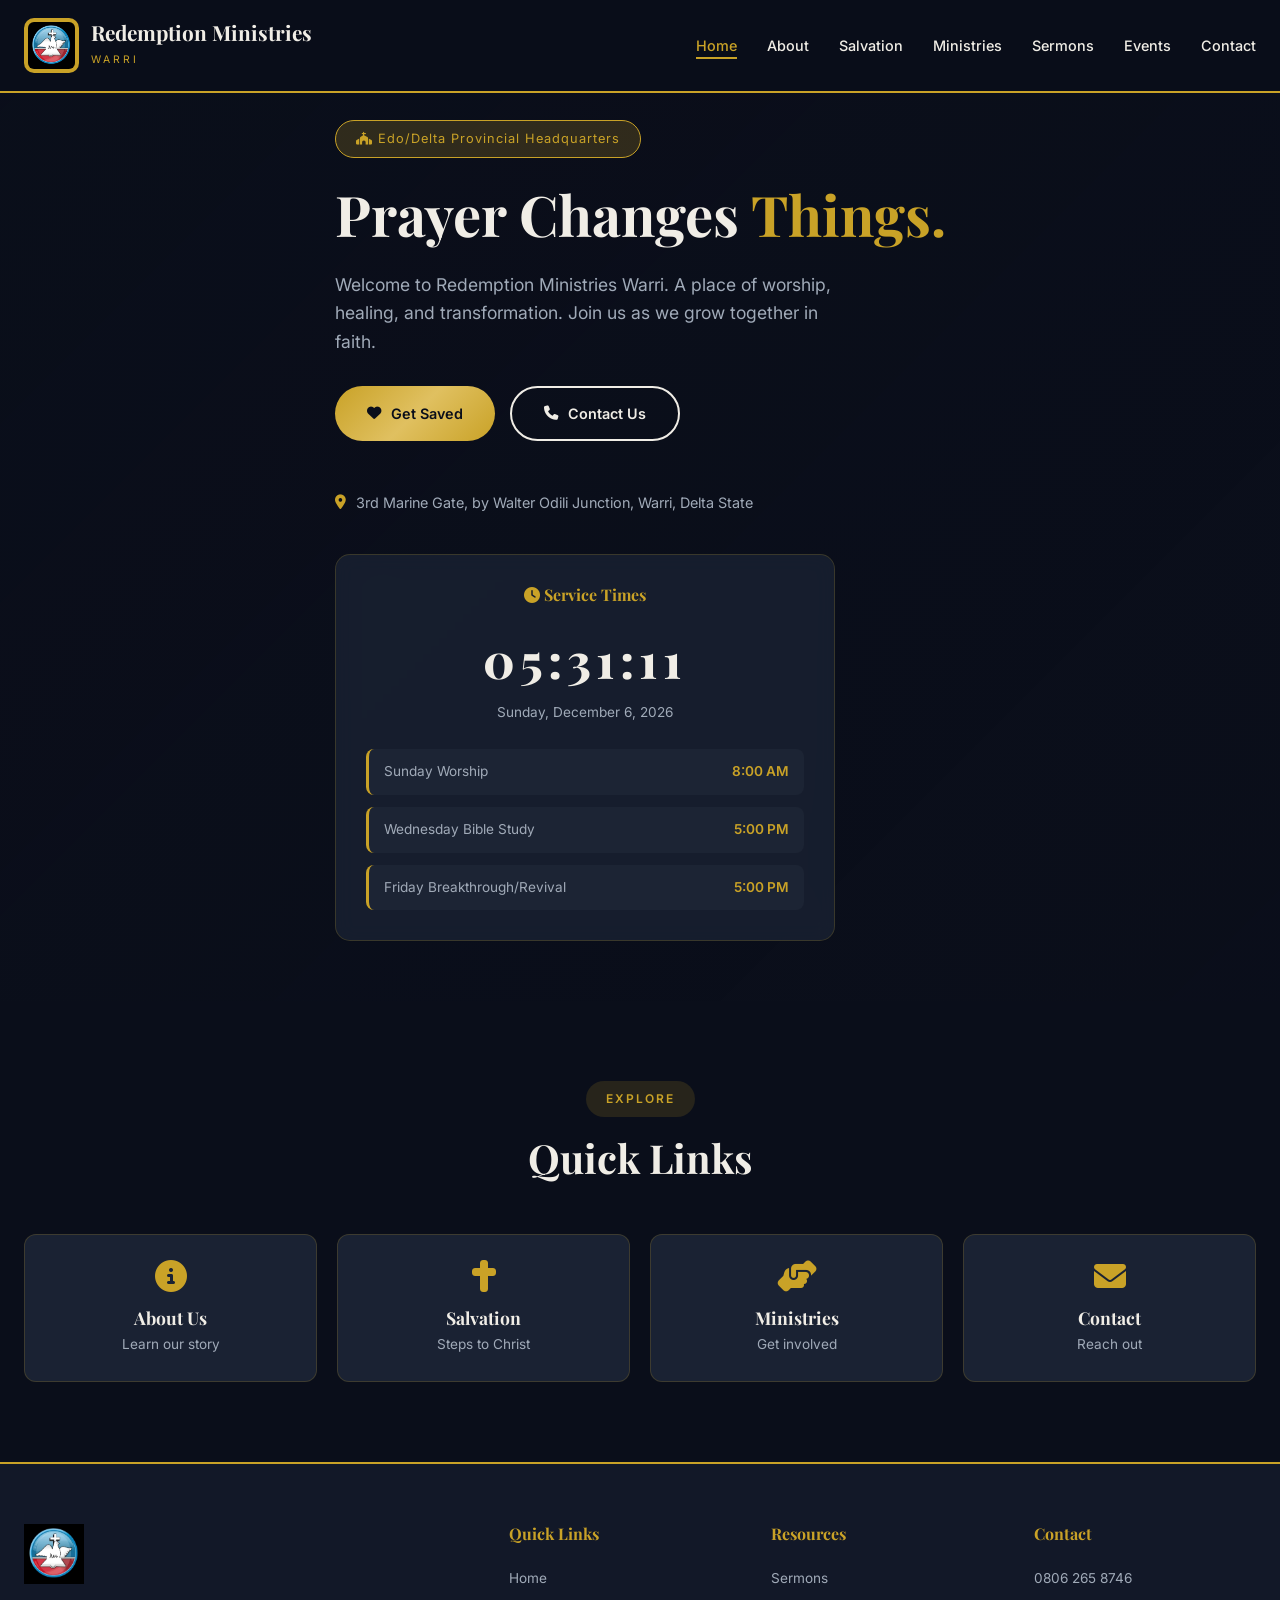
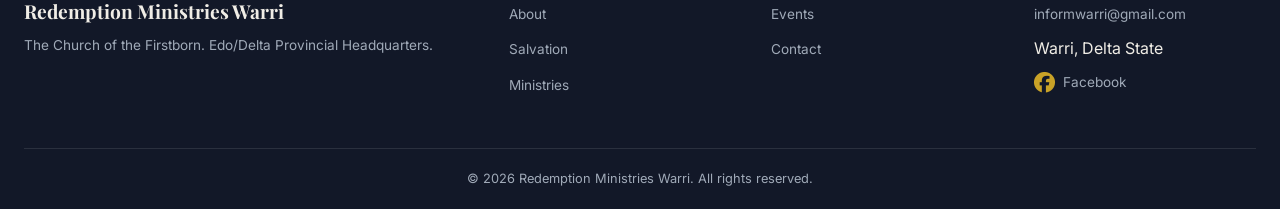
==== commit fefd475e: "Update footer content and add Facebook link Removed extra text from footer description and added Fac" ====
--- a/index.html
+++ b/index.html
@@ -300,7 +300,7 @@
             <div class="footer-brand">
                 <img src="images/logo.png" alt="Redemption Ministries Warri">
                 <h3>Redemption Ministries Warri</h3>
-                <p>The Church of the Firstborn. Edo/Delta Provincial Headquarters. A redeemed generation walking in firstborn authority.</p>
+                <p>The Church of the Firstborn. Edo/Delta Provincial Headquarters.</p>
             </div>
             <div class="footer-links">
                 <h4>Quick Links</h4>
@@ -325,6 +325,12 @@
                     <li><a href="tel:+2348062658746">0806 265 8746</a></li>
                     <li><a href="mailto:informwarri@gmail.com">informwarri@gmail.com</a></li>
                     <li>Warri, Delta State</li>
+                    <li>
+                        <a href="https://www.facebook.com/profile.php?id=61585634246506" target="_blank" style="display: inline-flex; align-items: center; gap: 8px;">
+                            <i class="fab fa-facebook" style="font-size: 1.3rem; color: var(--gold);"></i>
+                            Facebook
+                        </a>
+                    </li>
                 </ul>
             </div>
         </div>
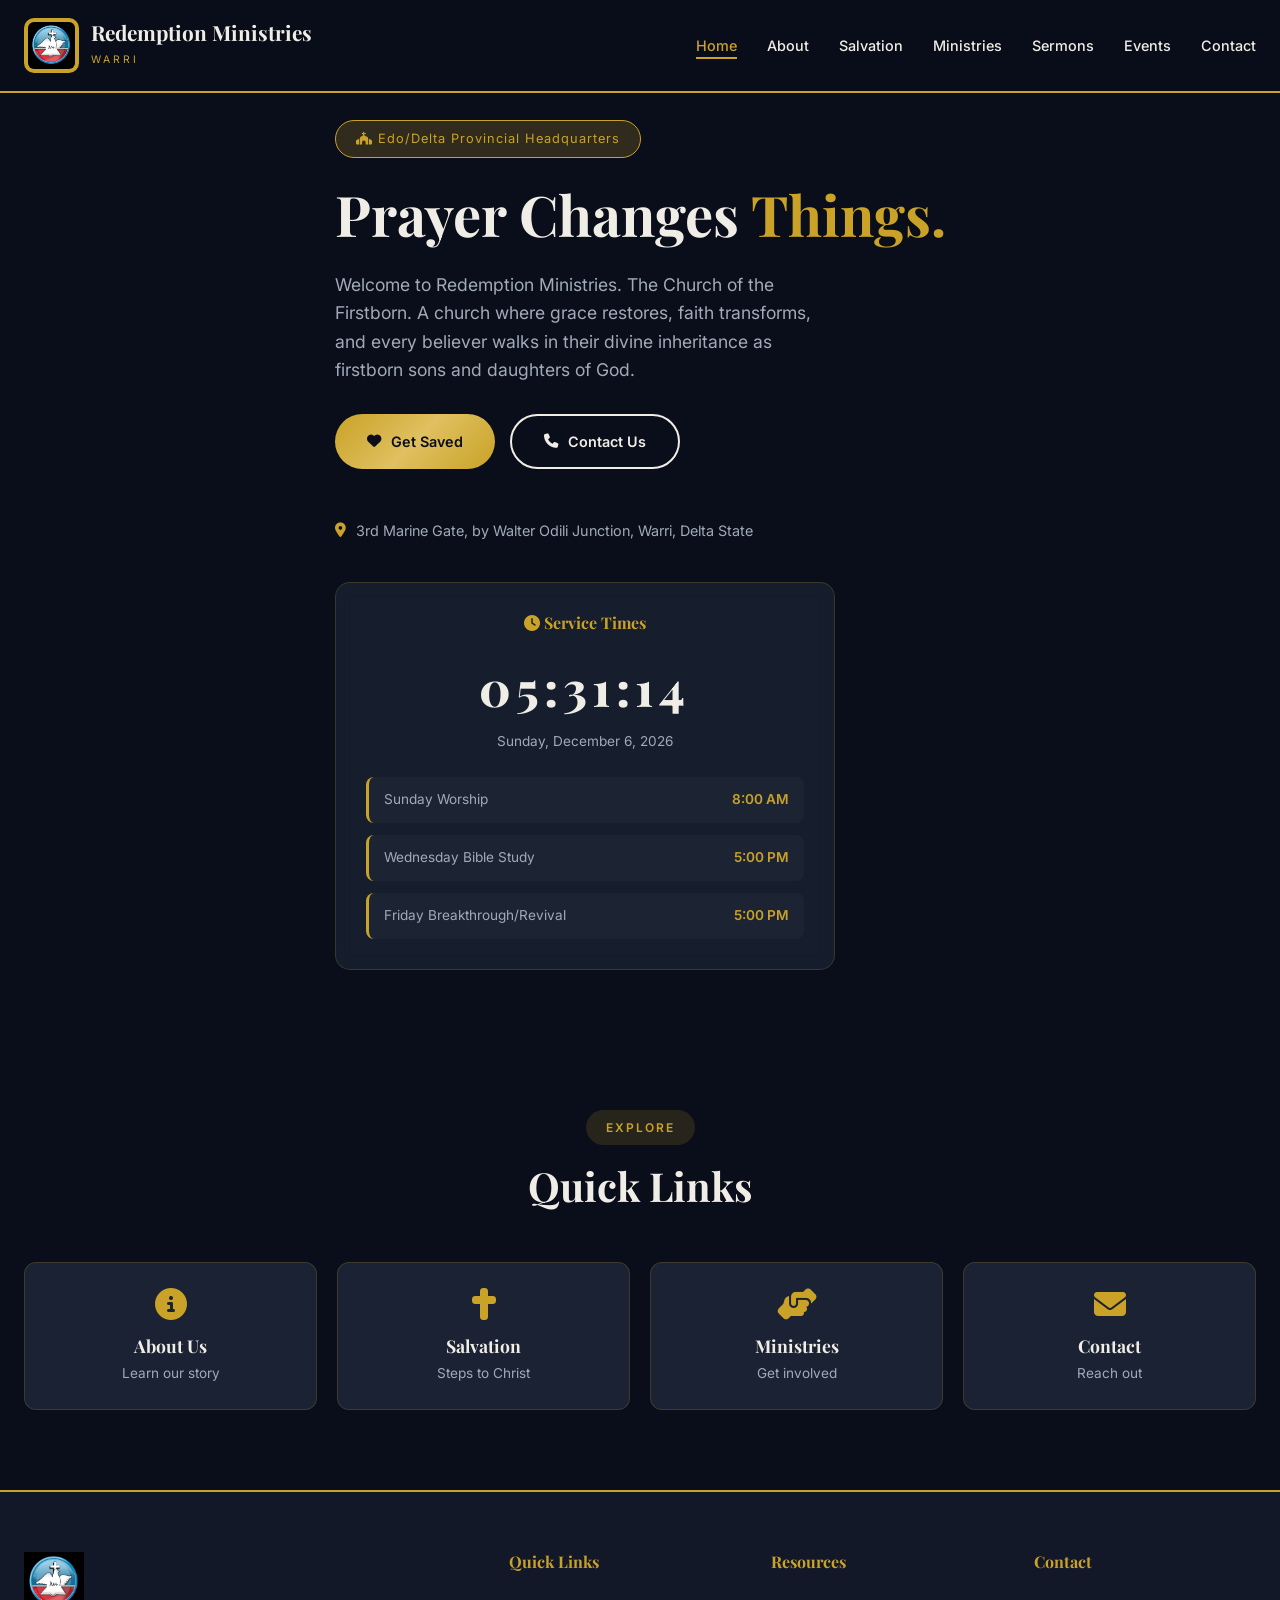
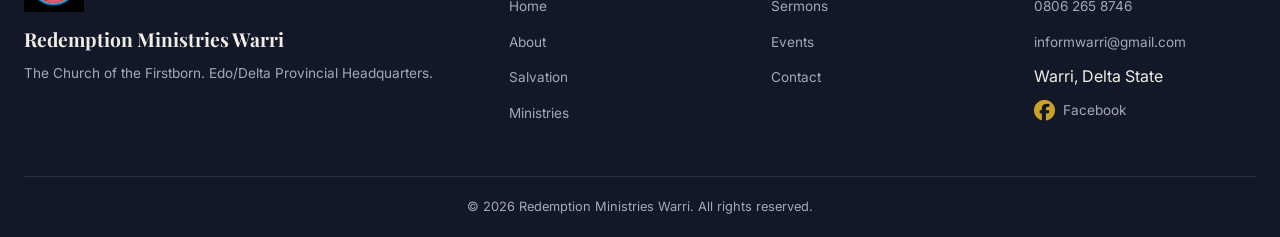
==== commit 67ccf029: "Update welcome message in index.html" ====
--- a/index.html
+++ b/index.html
@@ -225,7 +225,7 @@
                 <i class="fas fa-church"></i> Edo/Delta Provincial Headquarters
             </div>
             <h1>Prayer Changes <span>Things.</span></h1>
-            <p>Welcome to Redemption Ministries Warri. A place of worship, healing, and transformation. Join us as we grow together in faith.</p>
+            <p>Welcome to Redemption Ministries. The Church of the Firstborn. A church where grace restores, faith transforms, and every believer walks in their divine inheritance as firstborn sons and daughters of God.</p>
             <div class="hero-buttons">
                 <a href="salvation" class="btn btn-primary">
                     <i class="fas fa-heart"></i> Get Saved
